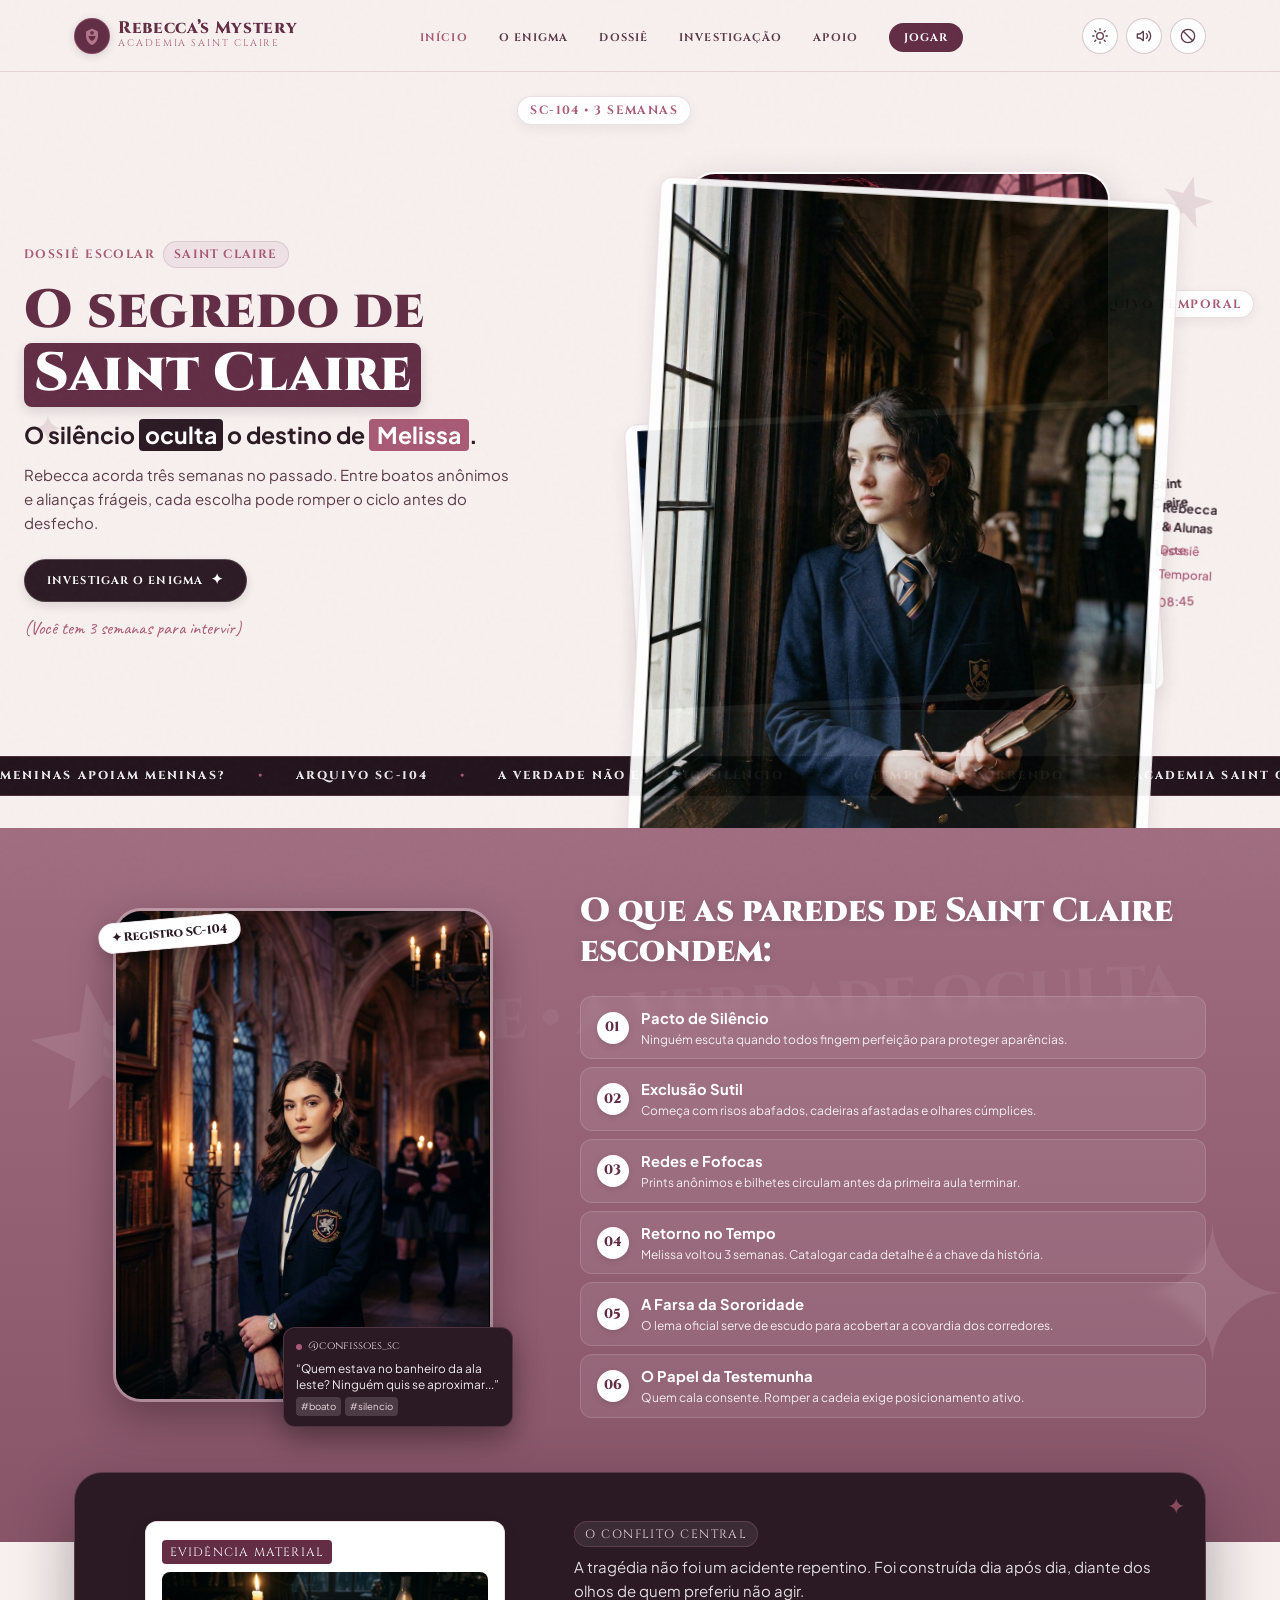
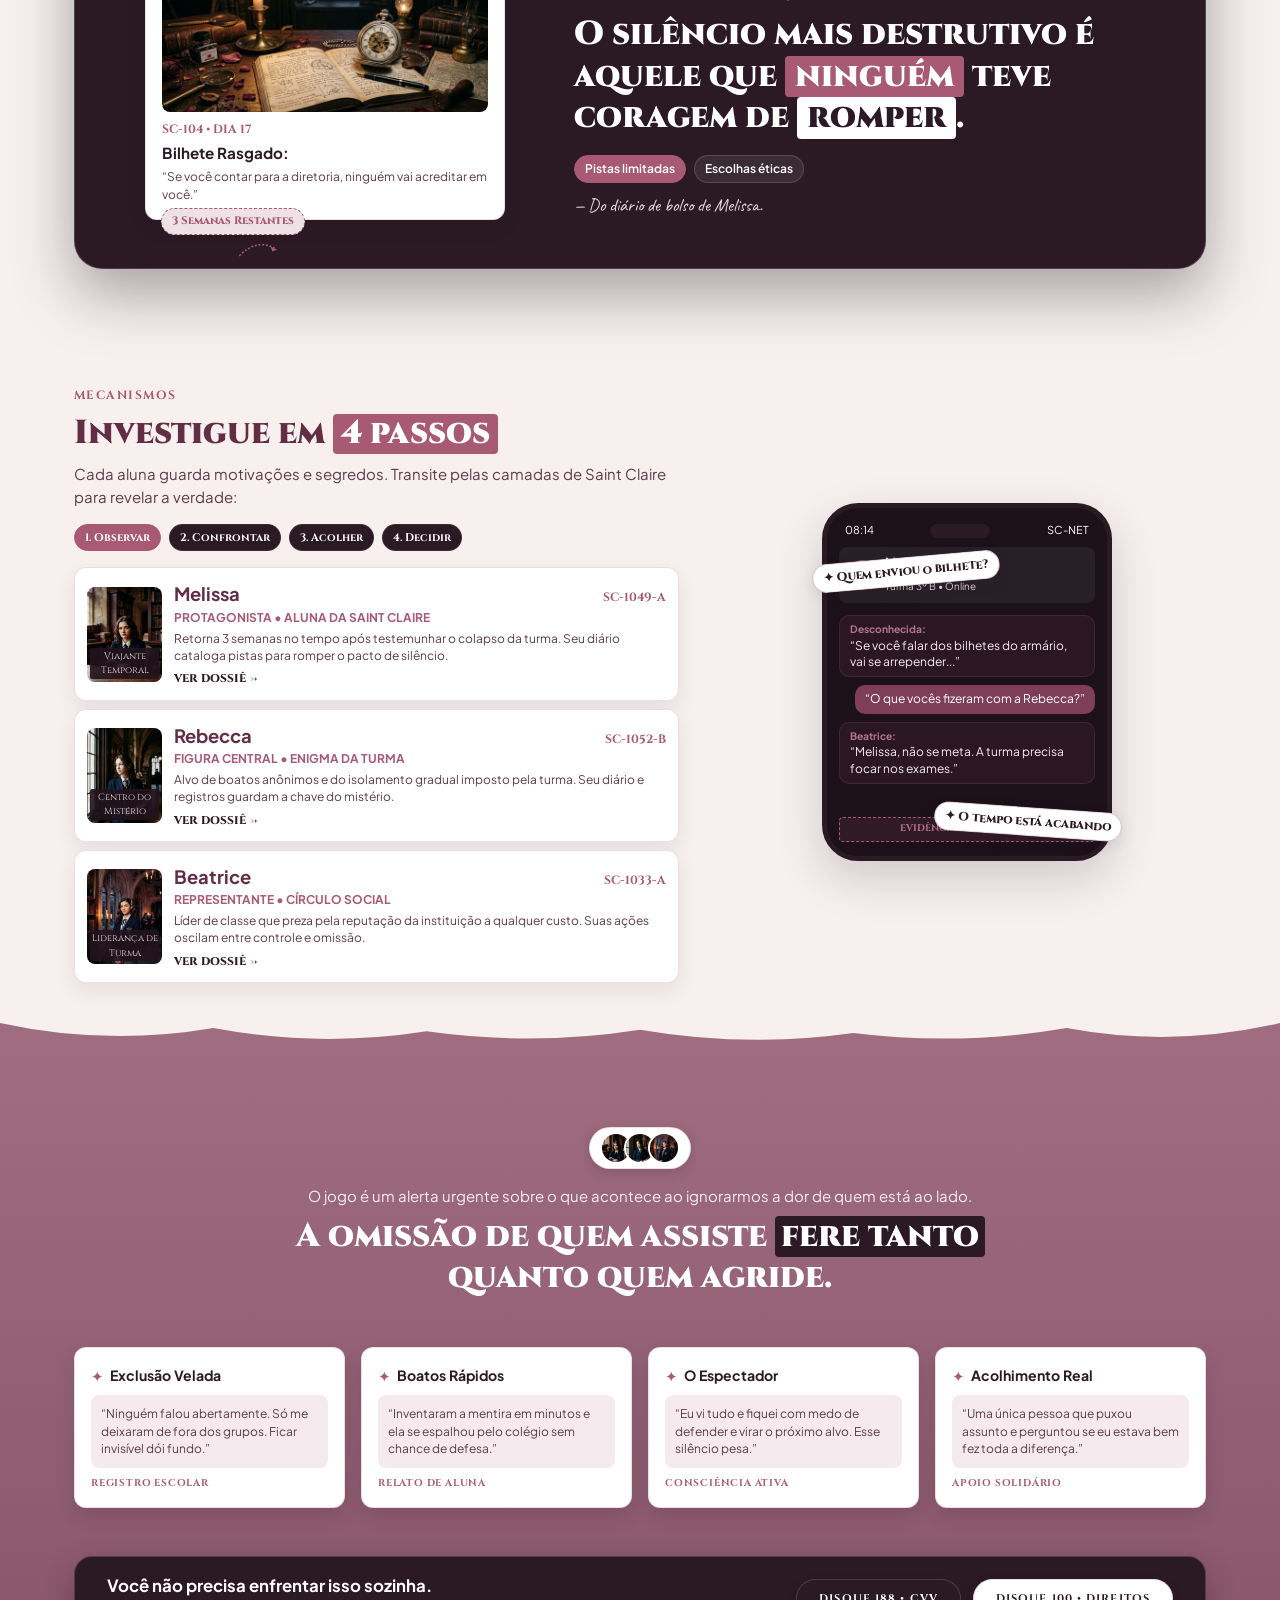
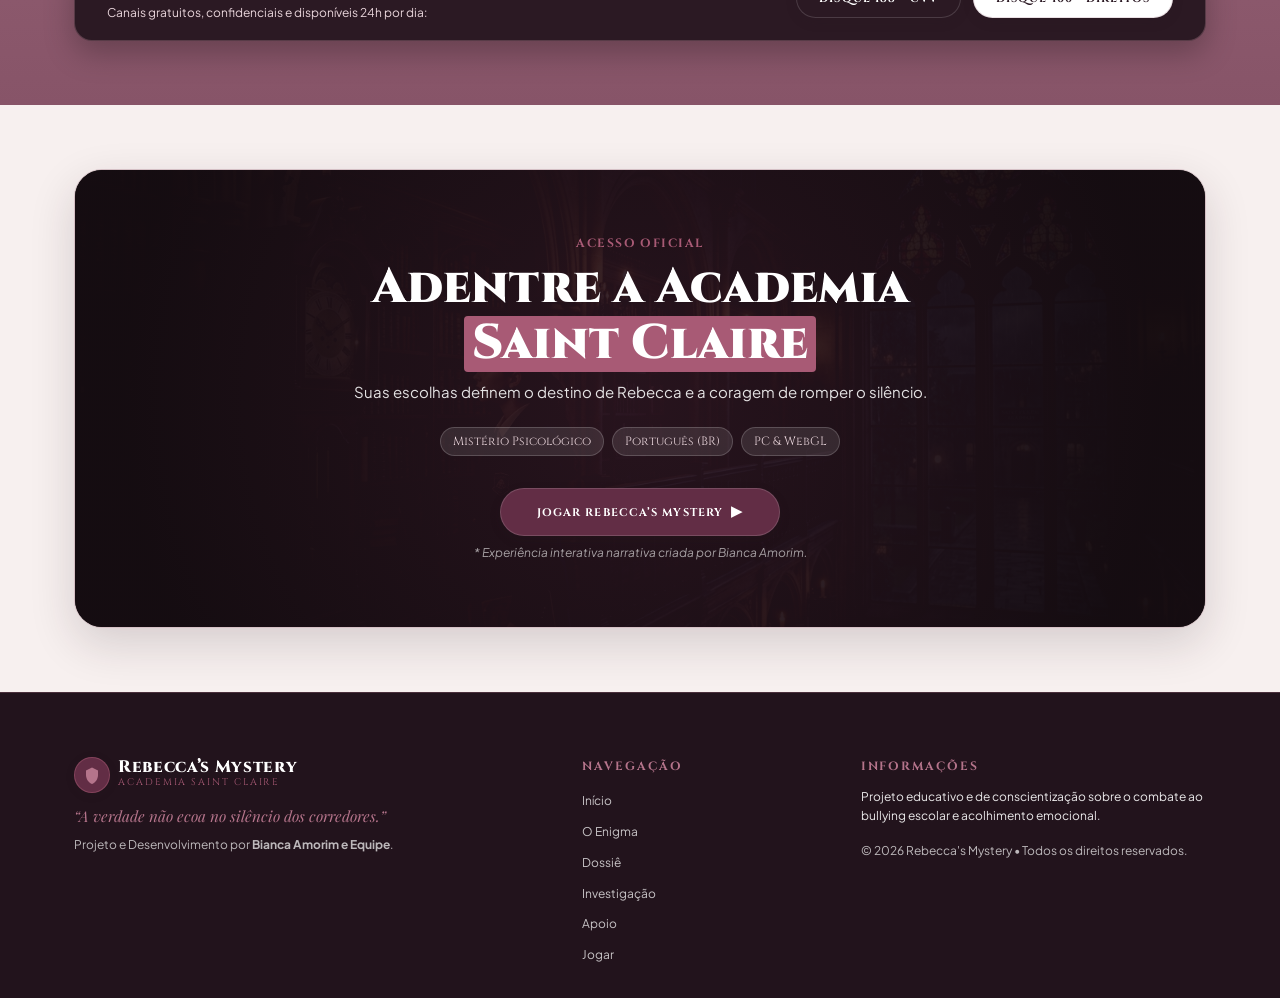
==== index.html @ a00b064e "feat: refine Hero section layout, center vertically and update official six characters illustration" ====
<!DOCTYPE html>
<html lang="pt-BR">
<head>
  <meta charset="UTF-8">
  <meta name="viewport" content="width=device-width, initial-scale=1.0">
  <meta name="description" content="Rebecca's Mystery — Uma experiência narrativa de investigação psicológica, manipulação e segredos na Academia Saint Claire.">
  <meta name="theme-color" content="#2B1923">
  <title>Rebecca's Mystery — Academia Saint Claire</title>

  <!-- Favicon Oficial RM -->
  <link rel="icon" type="image/svg+xml" href="data:image/svg+xml,<svg xmlns='http://www.w3.org/2000/svg' viewBox='0 0 100 100'><circle cx='50' cy='50' r='46' fill='%231a0612' stroke='%23D94689' stroke-width='6'/><text x='50' y='64' font-family='Georgia,serif' font-size='42' font-weight='bold' fill='%23D94689' text-anchor='middle'>RM</text></svg>">

  <!-- Folhas de Estilo -->
  <link rel="stylesheet" href="assets/css/variables.css">
  <link rel="stylesheet" href="assets/css/style.css">

  <!-- Script inline anti-flicker de tema (executa antes da renderização) -->
  <script>
    (function() {
      try {
        const savedTheme = localStorage.getItem("rm_theme");
        if (savedTheme === "dark" || (!savedTheme && window.matchMedia && window.matchMedia("(prefers-color-scheme: dark)").matches)) {
          document.documentElement.setAttribute("data-theme", "dark");
        } else {
          document.documentElement.setAttribute("data-theme", "light");
        }
      } catch (e) {
        document.documentElement.setAttribute("data-theme", "light");
      }
    })();
  </script>
</head>
<body>

  <!-- ==========================================================================
       ABERTURA CINEMATOGRÁFICA — GSAP DRAWSVG (PROMPT 12)
       Fundo Vinho Profundo (#160F14), Desenho Progressivo dos Arcos, Estrelas e Monograma RM,
       seguido da Revelação da Logo Original e Transição Suave para a Hero Section.
       ========================================================================== -->
  <div class="cinema-intro" id="cinema-intro" role="dialog" aria-modal="true" aria-label="Introdução cinematográfica Rebecca's Mystery">
    <!-- Botão Discreto para Pular Introdução (Acessibilidade & UX) -->
    <button type="button" class="intro-skip-btn" id="intro-skip-btn" aria-label="Pular introdução cinematográfica">
      <span>Pular Intro</span>
      <span class="skip-arrow">→</span>
    </button>

    <!-- Palco Central Exclusivo da Logo RM Oficial -->
    <div class="intro-logo-stage" id="intro-logo-stage">
      <!-- Camada 1: Vetor SVG Fiel à Logo para Animação com GSAP DrawSVG -->
      <svg id="logo-rm-svg" class="intro-logo-svg" viewBox="0 0 1254 1254" fill="none" xmlns="http://www.w3.org/2000/svg" aria-hidden="true">
        <g id="rm-draw-group" stroke="#B67C9B" stroke-width="2.2" stroke-linecap="round" stroke-linejoin="round">
          <!-- MOMENTO 1: Arco ornamental superior -->
          <g id="draw-arc-top" class="draw-group">
            <path id="path-arc-top-1" class="draw-path" d="M 625 179 L 631 209 L 645 234 L 670 257 L 717 283 L 744 306 L 759 326 L 769 345 L 774 359 L 779 384 L 783 388 L 789 390 L 779 393 L 773 399 L 770 405 L 771 394 L 768 391 L 763 390 L 766 389 L 771 383 L 771 374 L 768 361 L 759 339 L 746 319 L 718 292 L 699 280 L 671 266 L 651 251 L 636 234 L 625 214 L 616 232 L 594 256 L 580 266 L 552 280 L 533 292 L 506 318 L 491 341 L 481 367 L 479 381 L 481 386 L 487 390 L 462 390 L 467 389 L 472 384 L 475 365 L 482 345 L 491 328 L 504 310 L 530 286 L 568 265 L 590 250 L 608 231 L 619 211 L 624 194 L 625 180 Z" />
          </g>
          <!-- MOMENTO 2: Estrela central superior, estrelas laterais e arco inferior -->
          <g id="draw-star-center" class="draw-group">
            <path id="path-star-top-1" class="draw-path" d="M 625 268 L 632 325 L 633 326 L 652 311 L 637 332 L 641 334 L 686 340 L 648 344 L 637 347 L 651 367 L 634 354 L 632 355 L 625 415 L 619 355 L 617 354 L 600 367 L 614 347 L 596 343 L 564 340 L 604 335 L 613 332 L 599 312 L 617 325 L 619 324 L 625 269 Z" />
          </g>
          <g id="draw-stars-lateral" class="draw-group">
            <path id="path-star-left-1" class="draw-path" d="M 402 568 L 402 589 L 399 599 L 407 605 L 417 608 L 405 613 L 399 618 L 402 627 L 402 649 L 401 641 L 396 630 L 383 617 L 361 610 L 326 608 L 360 607 L 370 605 L 384 599 L 397 585 L 402 569 Z" />
            <path id="path-star-right-1" class="draw-path" d="M 845 569 L 851 586 L 856 593 L 865 600 L 877 605 L 888 607 L 922 608 L 886 610 L 864 617 L 852 629 L 845 649 L 845 635 L 848 617 L 837 610 L 830 609 L 842 604 L 848 599 L 845 582 L 845 570 Z" />
          </g>
          <g id="draw-arc-bottom" class="draw-group">
            <path id="path-arc-bottom-1" class="draw-path" d="M 466 836 L 469 839 L 482 839 L 474 846 L 482 882 L 493 907 L 504 922 L 514 932 L 534 946 L 572 962 L 595 976 L 615 996 L 625 1014 L 639 992 L 660 973 L 686 959 L 713 948 L 731 936 L 753 912 L 763 890 L 769 893 L 768 898 L 761 912 L 750 927 L 726 948 L 674 972 L 658 983 L 638 1005 L 628 1028 L 625 1046 L 622 1025 L 614 1007 L 607 997 L 593 983 L 575 971 L 543 958 L 524 948 L 506 934 L 496 923 L 487 910 L 478 891 L 471 858 L 467 848 L 460 841 L 452 839 L 465 837 Z" />
            <path id="path-star-bottom-1" class="draw-path" d="M 625 851 L 629 871 L 634 882 L 642 891 L 654 896 L 646 900 L 634 913 L 628 928 L 625 947 L 623 929 L 617 913 L 605 900 L 597 897 L 610 890 L 618 880 L 623 867 L 625 852 Z" />
          </g>
          <!-- MOMENTO 3: Monograma R e M -->
          <g id="draw-monogram-r" class="draw-group">
            <path id="path-letter-r-1" class="draw-path" d="M 410 418 L 535 418 L 559 421 L 575 426 L 595 438 L 606 449 L 614 463 L 618 477 L 618 497 L 613 514 L 605 528 L 595 539 L 580 550 L 561 559 L 534 566 L 554 571 L 566 577 L 588 595 L 602 614 L 637 680 L 637 773 L 563 624 L 556 612 L 554 610 L 553 611 L 555 628 L 555 655 L 551 694 L 540 754 L 540 777 L 542 789 L 548 804 L 562 819 L 577 825 L 593 824 L 604 818 L 609 813 L 614 803 L 615 789 L 611 781 L 605 788 L 599 789 L 593 786 L 590 780 L 591 774 L 596 769 L 607 769 L 613 775 L 618 787 L 619 806 L 615 822 L 609 834 L 602 843 L 588 854 L 579 858 L 570 860 L 554 860 L 541 856 L 531 850 L 519 837 L 512 822 L 509 806 L 510 786 L 516 764 L 537 710 L 543 686 L 547 647 L 546 618 L 544 610 L 544 605 L 545 607 L 546 606 L 547 600 L 536 587 L 522 577 L 500 571 L 482 572 L 482 660 L 487 676 L 493 682 L 500 685 L 488 686 L 478 691 L 447 722 L 427 734 L 406 740 L 392 741 L 377 739 L 395 736 L 408 729 L 419 718 L 432 693 L 438 663 L 438 446 L 433 432 L 426 425 L 409 419 Z" />
            <path id="path-letter-r-2" class="draw-path" d="M 531 426 L 500 425 L 493 427 L 485 435 L 482 445 L 483 565 L 508 565 L 534 558 L 548 549 L 560 537 L 569 521 L 575 494 L 574 473 L 569 455 L 564 446 L 555 436 L 544 429 L 532 426 Z" />
          </g>
          <g id="draw-monogram-m" class="draw-group">
            <path id="path-letter-m-1" class="draw-path" d="M 731 558 L 793 558 L 780 562 L 771 570 L 767 579 L 765 591 L 765 807 L 770 837 L 782 862 L 793 871 L 807 873 L 816 869 L 824 860 L 819 872 L 808 881 L 798 885 L 784 886 L 774 884 L 755 874 L 726 847 L 717 843 L 704 841 L 715 835 L 719 828 L 722 814 L 721 596 L 679 682 L 638 772 L 638 682 L 654 714 L 657 714 L 730 559 Z" />
          </g>
        </g>
      </svg>

      <!-- Camada 2: Revelação da Logo Original com Textura Rosa Suave e Fundo Transparente Perfeito -->
      <img id="intro-logo-png" class="intro-logo-png" src="assets/images/logo_rm_transparent.png" alt="Rebecca's Mystery - Logo Oficial Saint Claire" />
    </div>
  </div>

  <!-- Granulação Cinematográfica Sutil -->
  <div class="film-grain" aria-hidden="true"></div>

  <!-- ==========================================================================
       HEADER DE NAVEGAÇÃO EQUILIBRADO E PROFISSIONAL (PROMPT 07)
       ========================================================================== -->
  <header class="site-header" id="main-header">
    <div class="container nav-container">
      
      <!-- Marca Oficial RM Saint Claire -->
      <a href="#inicio" class="site-brand" aria-label="Rebecca's Mystery - Página inicial">
        <div class="brand-crest" aria-hidden="true">
          <svg viewBox="0 0 24 24">
            <path d="M12 2L4 6v6c0 5.55 3.84 10.74 8 12 4.16-1.26 8-6.45 8-12V6l-8-4zm0 3.3a2.5 2.5 0 1 1 0 5 2.5 2.5 0 0 1 0-5zm0 13.5c-2.2-1.05-4.2-3.6-4.9-6.8h9.8c-.7 3.2-2.7 5.75-4.9 6.8z"/>
          </svg>
        </div>
        <div class="brand-text">
          <span class="brand-title">Rebecca’s Mystery</span>
          <span class="brand-sub">Academia Saint Claire</span>
        </div>
      </a>

      <!-- Menu Principal com flex, gap equilibrado e fontes ajustadas -->
      <nav class="main-nav" aria-label="Navegação principal">
        <ul class="nav-menu" id="nav-menu">
          <li><a href="#inicio" class="nav-link active">Início</a></li>
          <li><a href="#sobre" class="nav-link">O Enigma</a></li>
          <li><a href="#dossie-secreto" class="nav-link">Dossiê</a></li>
          <li><a href="#personagens" class="nav-link">Investigação</a></li>
          <li><a href="#conscientizacao" class="nav-link">Apoio</a></li>
          <li><a href="#jogar" class="nav-link nav-link--cta">Jogar</a></li>
        </ul>
      </nav>

      <!-- Ações: Alternador de Tema (Modo Claro / Escuro), Áudio, Modo Reduzido e Menu Mobile -->
      <div class="nav-actions">
        <!-- Botão de Alternância de Tema (Prompt 08) -->
        <button type="button" class="btn-icon-toggle btn-theme-toggle" id="theme-toggle-btn" aria-label="Alternar para modo escuro" title="Alternar tema visual" aria-live="polite">
          <!-- Ícone Sol (Modo Claro ativo -> clique para ativar Modo Escuro) -->
          <svg class="icon-sun" viewBox="0 0 24 24" fill="none" stroke="currentColor" stroke-width="2" stroke-linecap="round" stroke-linejoin="round" aria-hidden="true">
            <circle cx="12" cy="12" r="5"></circle>
            <line x1="12" y1="1" x2="12" y2="3"></line>
            <line x1="12" y1="21" x2="12" y2="23"></line>
            <line x1="4.22" y1="4.22" x2="5.64" y2="5.64"></line>
            <line x1="18.36" y1="18.36" x2="19.78" y2="19.78"></line>
            <line x1="1" y1="12" x2="3" y2="12"></line>
            <line x1="21" y1="12" x2="23" y2="12"></line>
            <line x1="4.22" y1="19.78" x2="5.64" y2="18.36"></line>
            <line x1="18.36" y1="5.64" x2="19.78" y2="4.22"></line>
          </svg>
          <!-- Ícone Lua (Modo Escuro ativo -> clique para ativar Modo Claro) -->
          <svg class="icon-moon" viewBox="0 0 24 24" fill="none" stroke="currentColor" stroke-width="2" stroke-linecap="round" stroke-linejoin="round" aria-hidden="true">
            <path d="M21 12.79A9 9 0 1 1 11.21 3 7 7 0 0 0 21 12.79z"></path>
          </svg>
        </button>

        <button type="button" class="btn-icon-toggle" id="audio-toggle-btn" aria-label="Alternar trilha atmosférica" title="Trilha sonora">
          <svg viewBox="0 0 24 24" fill="none" stroke="currentColor" stroke-width="2" stroke-linecap="round" stroke-linejoin="round">
            <polygon points="11 5 6 9 2 9 2 15 6 15 11 19 11 5"></polygon>
            <path d="M19.07 4.93a10 10 0 0 1 0 14.14M15.54 8.46a5 5 0 0 1 0 7.07"></path>
          </svg>
        </button>

        <button type="button" class="btn-icon-toggle" id="motion-toggle-btn" aria-label="Alternar animações reduzidas" title="Reduzir movimento">
          <svg viewBox="0 0 24 24" fill="none" stroke="currentColor" stroke-width="2" stroke-linecap="round" stroke-linejoin="round">
            <circle cx="12" cy="12" r="10"></circle>
            <line x1="4.93" y1="4.93" x2="19.07" y2="19.07"></line>
          </svg>
        </button>

        <button type="button" class="mobile-toggle" id="mobile-menu-toggle" aria-expanded="false" aria-controls="nav-menu" aria-label="Abrir menu de navegação">
          <span class="hamburger-line"></span>
        </button>
      </div>

    </div>
  </header>

  <main id="main-content">

    <!-- ==========================================================================
         SEÇÃO 1 — HERO SECTION (ORGANIZADA, TEXTOS CONCISOS, COMPOSIÇÃO EDITORIAL)
         ========================================================================== -->
    <section class="section-hero-ref" id="inicio">
      
      <!-- Formas de Estrelas Discretas e Métricas no Fundo -->
      <div class="ref-shape ref-star-1" aria-hidden="true">★</div>
      <div class="ref-shape ref-star-2" aria-hidden="true">✦</div>
      <div class="ref-shape ref-star-3" aria-hidden="true">★</div>
      <div class="ref-badge-metric ref-metric-top">SC-104 &bull; 3 Semanas</div>
      <div class="ref-badge-metric ref-metric-right">Arquivo Temporal</div>

      <div class="container ref-hero-grid">
        
        <!-- Coluna Esquerda: Texto Conciso e Tipografia Equilibrada -->
        <div class="ref-hero-text-col">
          
          <div class="ref-lead-tag">
            <span>Dossiê Escolar</span>
            <span class="ref-tag-pill">Saint Claire</span>
          </div>

          <h1 class="ref-hero-title">
            O segredo de <br>
            <span class="ref-title-box">Saint Claire</span>
          </h1>

          <p class="ref-headline-banner">
            O silêncio <span class="ref-highlight-dark">oculta</span> o destino de <span class="ref-highlight-pink">Melissa</span>.
          </p>

          <p class="ref-hero-desc">
            Rebecca acorda três semanas no passado. Entre boatos anônimos e alianças frágeis, cada escolha pode romper o ciclo antes do desfecho.
          </p>

          <div class="ref-hero-action-row">
            <a href="#sobre" class="ref-btn-pill ref-btn-pill--dark">
              <span>Investigar o Enigma</span>
              <span class="ref-btn-icon">✦</span>
            </a>
          </div>

          <span class="ref-hero-footnote">(Você tem 3 semanas para intervir)</span>

        </div>

        <!-- Coluna Direita: Imagem Recortada com Cards Flutuantes Proporcionais -->
        <div class="ref-hero-visual-col">
          <div class="ref-backdrop-card"></div>

          <div class="ref-hero-portrait-frame">
            <img src="assets/images/characters/six_characters_hero.png" 
                 alt="As seis alunas e protagonistas da Academia Saint Claire em Rebecca's Mystery" 
                 class="ref-hero-img-main"
                 loading="eager">
          </div>

          <div class="ref-float-card ref-float-card--building">
            <img src="assets/images/saint_claire_hero.jpg" alt="Academia Saint Claire" class="ref-float-thumb">
            <div class="ref-float-info">
              <strong>Saint Claire</strong>
              <span>Ala Leste &bull; 08:45</span>
            </div>
          </div>

          <div class="ref-float-card ref-float-card--rebecca">
            <img src="assets/images/characters/rebecca.jpg" alt="Rebecca" class="ref-float-thumb">
            <div class="ref-float-info">
              <strong>Rebecca & Alunas</strong>
              <span>Dossiê Temporal</span>
            </div>
          </div>
        </div>

      </div>

      <!-- Faixa Marquee Editorial Compacta -->
      <div class="ref-marquee-strip" aria-hidden="true">
        <div class="ref-marquee-inner">
          <span>MENINAS APOIAM MENINAS?</span>
          <span class="ref-bullet">&bull;</span>
          <span>ARQUIVO SC-104</span>
          <span class="ref-bullet">&bull;</span>
          <span>A VERDADE NÃO ECOA NO SILÊNCIO</span>
          <span class="ref-bullet">&bull;</span>
          <span>O TEMPO ESTÁ CORRENDO</span>
          <span class="ref-bullet">&bull;</span>
          <span>ACADEMIA SAINT CLAIRE</span>
          <span class="ref-bullet">&bull;</span>
          <span>MENINAS APOIAM MENINAS?</span>
          <span class="ref-bullet">&bull;</span>
          <span>ARQUIVO SC-104</span>
          <span class="ref-bullet">&bull;</span>
          <span>A VERDADE NÃO ECOA NO SILÊNCIO</span>
          <span class="ref-bullet">&bull;</span>
        </div>
      </div>

    </section>


    <!-- ==========================================================================
         SEÇÃO 2 — SEÇÃO COLORIDA (FUNDO ROSA, 6 TÓPICOS OBJETIVOS E CLAROS)
         ========================================================================== -->
    <section class="section-pink-showcase" id="sobre">
      
      <div class="pink-bg-star pink-star-left" aria-hidden="true">★</div>
      <div class="pink-bg-star pink-star-right" aria-hidden="true">✦</div>
      <div class="pink-watermark-text" aria-hidden="true">SAINT CLAIRE &bull; A VERDADE OCULTA</div>

      <div class="container pink-grid-container">
        
        <!-- Coluna Esquerda: Cluster Visual Proporcional -->
        <div class="pink-visual-col">
          <div class="pink-portrait-cluster">
            <img src="assets/images/characters/beatrice.jpg" 
                 alt="Beatrice nos corredores da academia" 
                 class="pink-main-portrait">

            <div class="pink-phone-card">
              <div class="phone-card-header">
                <span class="phone-dot"></span>
                <span class="phone-user">@confissoes_sc</span>
              </div>
              <div class="phone-card-body">
                <p>“Quem estava no banheiro da ala leste? Ninguém quis se aproximar...”</p>
                <div class="phone-tags">
                  <span class="phone-tag">#boato</span>
                  <span class="phone-tag">#silencio</span>
                </div>
              </div>
            </div>

            <div class="pink-sticker-note">
              <span>✦ Registro SC-104</span>
            </div>
          </div>
        </div>

        <!-- Coluna Direita: Título de Seção Adequado e 6 Tópicos Concisos -->
        <div class="pink-content-col">
          <h2 class="pink-section-title">
            O que as paredes de Saint Claire escondem:
          </h2>

          <div class="pink-topics-list">
            
            <div class="pink-topic-item reveal">
              <span class="pink-topic-num">01</span>
              <div class="pink-topic-text">
                <strong>Pacto de Silêncio</strong>
                <p>Ninguém escuta quando todos fingem perfeição para proteger aparências.</p>
              </div>
            </div>

            <div class="pink-topic-item reveal">
              <span class="pink-topic-num">02</span>
              <div class="pink-topic-text">
                <strong>Exclusão Sutil</strong>
                <p>Começa com risos abafados, cadeiras afastadas e olhares cúmplices.</p>
              </div>
            </div>

            <div class="pink-topic-item reveal">
              <span class="pink-topic-num">03</span>
              <div class="pink-topic-text">
                <strong>Redes e Fofocas</strong>
                <p>Prints anônimos e bilhetes circulam antes da primeira aula terminar.</p>
              </div>
            </div>

            <div class="pink-topic-item reveal">
              <span class="pink-topic-num">04</span>
              <div class="pink-topic-text">
                <strong>Retorno no Tempo</strong>
                <p>Melissa voltou 3 semanas. Catalogar cada detalhe é a chave da história.</p>
              </div>
            </div>

            <div class="pink-topic-item reveal">
              <span class="pink-topic-num">05</span>
              <div class="pink-topic-text">
                <strong>A Farsa da Sororidade</strong>
                <p>O lema oficial serve de escudo para acobertar a covardia dos corredores.</p>
              </div>
            </div>

            <div class="pink-topic-item reveal">
              <span class="pink-topic-num">06</span>
              <div class="pink-topic-text">
                <strong>O Papel da Testemunha</strong>
                <p>Quem cala consente. Romper a cadeia exige posicionamento ativo.</p>
              </div>
            </div>

          </div>
        </div>

      </div>
    </section>


    <!-- ==========================================================================
         SEÇÃO 3 — GRANDE PAINEL PRETO SOBREPOSTO (EQUILIBRADO E COM AR DE RESPIRO)
         ========================================================================== -->
    <section class="section-overlap-panel-wrapper" id="dossie-secreto">
      <div class="container">
        
        <div class="ref-big-dark-panel reveal">
          <div class="dark-panel-flower-badge" aria-hidden="true">✦</div>

          <div class="dark-panel-grid">
            
            <!-- Lado Esquerdo: Card de Evidência com Espaçamento Limpo -->
            <div class="dark-panel-doc-col">
              <div class="doc-card-white">
                <span class="doc-postit-tag">Evidência Material</span>
                
                <div class="doc-inner-content">
                  <div class="doc-photo-wrap">
                    <img src="assets/images/investigation_desk.jpg" alt="Mesa de investigação com cartas e diário" class="doc-photo-img">
                  </div>
                  <div class="doc-lines">
                    <span class="doc-meta-id">SC-104 &bull; DIA 17</span>
                    <h4>Bilhete Rasgado:</h4>
                    <p>“Se você contar para a diretoria, ninguém vai acreditar em você.”</p>
                  </div>
                </div>

                <div class="doc-annotation-circle" aria-hidden="true">
                  <span>3 Semanas Restantes</span>
                  <svg class="hand-drawn-arrow" viewBox="0 0 80 40">
                    <path d="M10,35 Q40,5 70,25" fill="none" stroke="currentColor" stroke-width="2.5" stroke-dasharray="3,3"/>
                    <polygon points="70,25 60,20 63,28" fill="currentColor"/>
                  </svg>
                </div>
              </div>
            </div>

            <!-- Lado Direito: Frases de Alto Impacto sem Textos Extensos -->
            <div class="dark-panel-text-col">
              <div class="panel-eyebrow-pill">
                <span>O Conflito Central</span>
              </div>

              <p class="panel-statement-lead">
                A tragédia não foi um acidente repentino. Foi construída dia após dia, diante dos olhos de quem preferiu não agir.
              </p>

              <h3 class="panel-impact-headline">
                O silêncio mais destrutivo é aquele que <span class="text-pill-pink">ninguém</span> teve coragem de <span class="text-pill-white">romper</span>.
              </h3>

              <div class="panel-tag-badges">
                <span class="dark-badge dark-badge--pink">Pistas limitadas</span>
                <span class="dark-badge">Escolhas éticas</span>
              </div>

              <div class="panel-handwritten-note">
                — Do diário de bolso de Melissa.
              </div>
            </div>

          </div>
        </div>

      </div>
    </section>


    <!-- ==========================================================================
         SEÇÃO 4 — SEÇÃO DE INVESTIGAÇÃO (CARDS DAS PERSONAGENS & MOCKUP)
         ========================================================================== -->
    <section class="section-investigation-phone" id="personagens">
      <div class="container">
        
        <div class="investigation-grid">
          
          <!-- Lado Esquerdo: Metodologia e Mini-Dossiês Objetivos -->
          <div class="investigation-text-col">
            <span class="ref-lead-tag">Mecanismos</span>
            
            <h2 class="investigation-title">
              Investigue em <span class="ref-highlight-pink">4 passos</span>
            </h2>

            <p class="investigation-desc">
              Cada aluna guarda motivações e segredos. Transite pelas camadas de Saint Claire para revelar a verdade:
            </p>

            <div class="investigation-pills-row">
              <span class="inv-pill inv-pill--active">1. Observar</span>
              <span class="inv-pill">2. Confrontar</span>
              <span class="inv-pill">3. Acolher</span>
              <span class="inv-pill">4. Decidir</span>
            </div>

            <!-- Lista de Cards Injetada Dinamicamente -->
            <div class="chars-mini-dossier-list" id="characters-grid">
              <!-- Renderizado via assets/js/characters.js -->
            </div>
          </div>

          <!-- Lado Direito: Celular Proporcional com Balões de Chat -->
          <div class="investigation-phone-col">
            <div class="school-phone-device reveal">
              <div class="phone-screen-header">
                <span>08:14</span>
                <div class="phone-camera-notch"></div>
                <span>SC-NET</span>
              </div>

              <div class="phone-screen-content">
                <div class="phone-profile-bar">
                  <div class="phone-avatar">
                    <img src="assets/images/characters/melissa.jpg" alt="Melissa">
                  </div>
                  <div>
                    <strong>Melissa</strong>
                    <small>Turma 3º B &bull; Online</small>
                  </div>
                </div>

                <div class="phone-notifications-stack">
                  <div class="phone-bubble phone-bubble--received">
                    <span class="bubble-sender">Desconhecida:</span>
                    <p>“Se você falar dos bilhetes do armário, vai se arrepender...”</p>
                  </div>

                  <div class="phone-bubble phone-bubble--sent">
                    <p>“O que vocês fizeram com a Rebecca?”</p>
                  </div>

                  <div class="phone-bubble phone-bubble--received">
                    <span class="bubble-sender">Beatrice:</span>
                    <p>“Melissa, não se meta. A turma precisa focar nos exames.”</p>
                  </div>
                </div>

                <div class="phone-evidence-stamp">
                  <span>EVIDÊNCIA #04 &bull; GRAVADA</span>
                </div>
              </div>

              <div class="phone-callout-tag phone-callout--top">
                <span>✦ Quem enviou o bilhete?</span>
              </div>
              <div class="phone-callout-tag phone-callout--bottom">
                <span>✦ O tempo está acabando</span>
              </div>
            </div>
          </div>

        </div>

      </div>
    </section>


    <!-- ==========================================================================
         SEÇÃO 5 — CONSCIENTIZAÇÃO & RELATOS (TRANSIÇÃO ORGÂNICA DE RASGO)
         ========================================================================== -->
    <section class="section-pink-evidence" id="conscientizacao">
      <div class="torn-paper-edge" aria-hidden="true"></div>

      <div class="container">
        
        <div class="evidence-top-avatars">
          <div class="avatar-stack">
            <img src="assets/images/characters/melissa.jpg" alt="Melissa">
            <img src="assets/images/characters/rebecca.jpg" alt="Rebecca">
            <img src="assets/images/characters/beatrice.jpg" alt="Beatrice">
          </div>
        </div>

        <div class="evidence-header-block reveal">
          <p class="evidence-lead-phrase">
            O jogo é um alerta urgente sobre o que acontece ao ignorarmos a dor de quem está ao lado.
          </p>
          <h2 class="evidence-main-banner">
            A omissão de quem assiste <span class="ref-highlight-dark">fere tanto</span> quanto quem agride.
          </h2>
        </div>

        <!-- 4 Cards Objetivos e Bem Espaçados -->
        <div class="evidence-cards-carousel">
          
          <div class="chat-evidence-card reveal">
            <div class="chat-card-top">
              <div class="chat-icon">✦</div>
              <strong>Exclusão Velada</strong>
            </div>
            <div class="chat-bubble-content">
              “Ninguém falou abertamente. Só me deixaram de fora dos grupos. Ficar invisível dói fundo.”
            </div>
            <div class="chat-tag">Registro Escolar</div>
          </div>

          <div class="chat-evidence-card reveal">
            <div class="chat-card-top">
              <div class="chat-icon">✦</div>
              <strong>Boatos Rápidos</strong>
            </div>
            <div class="chat-bubble-content">
              “Inventaram a mentira em minutos e ela se espalhou pelo colégio sem chance de defesa.”
            </div>
            <div class="chat-tag">Relato de Aluna</div>
          </div>

          <div class="chat-evidence-card reveal">
            <div class="chat-card-top">
              <div class="chat-icon">✦</div>
              <strong>O Espectador</strong>
            </div>
            <div class="chat-bubble-content">
              “Eu vi tudo e fiquei com medo de defender e virar o próximo alvo. Esse silêncio pesa.”
            </div>
            <div class="chat-tag">Consciência Ativa</div>
          </div>

          <div class="chat-evidence-card reveal">
            <div class="chat-card-top">
              <div class="chat-icon">✦</div>
              <strong>Acolhimento Real</strong>
            </div>
            <div class="chat-bubble-content">
              “Uma única pessoa que puxou assunto e perguntou se eu estava bem fez toda a diferença.”
            </div>
            <div class="chat-tag">Apoio Solidário</div>
          </div>

        </div>

        <!-- Barra de Ajuda Limpa e Alinhada -->
        <div class="evidence-help-bar reveal">
          <div class="help-bar-text">
            <strong>Você não precisa enfrentar isso sozinha.</strong>
            <span>Canais gratuitos, confidenciais e disponíveis 24h por dia:</span>
          </div>
          <div class="help-bar-actions">
            <a href="tel:188" class="ref-btn-pill ref-btn-pill--dark">
              <span>Disque 188 &bull; CVV</span>
            </a>
            <a href="tel:100" class="ref-btn-pill ref-btn-pill--white">
              <span>Disque 100 &bull; Direitos</span>
            </a>
          </div>
        </div>

      </div>
    </section>


    <!-- ==========================================================================
         SEÇÃO 6 — JOGAR AGORA (CLÍMAX COM PROPORÇÃO REFINADA)
         ========================================================================== -->
    <section class="section-play-final" id="jogar">
      <div class="container">
        
        <div class="play-card-banner reveal">
          <div class="play-backdrop-visual">
            <img src="assets/images/play_visual.jpg" alt="Biblioteca de Saint Claire">
            <div class="play-backdrop-overlay"></div>
          </div>

          <div class="play-card-inner">
            <span class="ref-lead-tag" style="margin-bottom: var(--space-xs);">Acesso Oficial</span>
            
            <h2 class="play-title-ref">
              Adentre a Academia <br>
              <span class="ref-highlight-pink">Saint Claire</span>
            </h2>

            <p class="play-desc-ref">
              Suas escolhas definem o destino de Rebecca e a coragem de romper o silêncio.
            </p>

            <div class="play-badges-row">
              <span class="spec-pill">Mistério Psicológico</span>
              <span class="spec-pill">Português (BR)</span>
              <span class="spec-pill">PC & WebGL</span>
            </div>

            <div class="play-btn-cluster">
              <button type="button" class="ref-btn-pill ref-btn-pill--pink btn-play-large" id="btn-play-action">
                <span>Jogar Rebecca’s Mystery</span>
                <span class="ref-btn-icon">▶</span>
              </button>
              <small class="play-notice-text">* Experiência interativa narrativa criada por Bianca Amorim.</small>
            </div>
          </div>
        </div>

      </div>
    </section>

  </main>


  <!-- ==========================================================================
       RODAPÉ EDITORIAL ORGANIZADO E AREJADO (PROMPT 07)
       ========================================================================== -->
  <footer class="site-footer" id="rodape">
    <div class="container">
      
      <div class="footer-grid">
        
        <div class="footer-brand">
          <div class="site-brand" style="margin-bottom: var(--space-sm);">
            <div class="brand-crest" aria-hidden="true">
              <svg viewBox="0 0 24 24">
                <path d="M12 2L4 6v6c0 5.55 3.84 10.74 8 12 4.16-1.26 8-6.45 8-12V6l-8-4z"/>
              </svg>
            </div>
            <div class="brand-text">
              <span class="brand-title">Rebecca’s Mystery</span>
              <span class="brand-sub">Academia Saint Claire</span>
            </div>
          </div>
          <p class="footer-motto">“A verdade não ecoa no silêncio dos corredores.”</p>
          <p style="font-size: var(--font-size-aux); color: var(--text-light-faint);">
            Projeto e Desenvolvimento por <strong>Bianca Amorim e Equipe</strong>.
          </p>
        </div>

        <div class="footer-nav">
          <h5>Navegação</h5>
          <ul class="footer-links">
            <li><a href="#inicio">Início</a></li>
            <li><a href="#sobre">O Enigma</a></li>
            <li><a href="#dossie-secreto">Dossiê</a></li>
            <li><a href="#personagens">Investigação</a></li>
            <li><a href="#conscientizacao">Apoio</a></li>
            <li><a href="#jogar">Jogar</a></li>
          </ul>
        </div>

        <div class="footer-credits">
          <h5>Informações</h5>
          <p style="font-size: var(--font-size-aux); color: var(--text-light-muted); line-height: 1.6;">
            Projeto educativo e de conscientização sobre o combate ao bullying escolar e acolhimento emocional.
          </p>
          <p style="font-size: var(--font-size-aux); color: var(--text-light-faint); margin-top: var(--space-md);">
            &copy; 2026 Rebecca's Mystery &bull; Todos os direitos reservados.
          </p>
        </div>

      </div>

    </div>
  </footer>


  <!-- ==========================================================================
       MODAIS INTERATIVOS ACESSÍVEIS
       ========================================================================== -->

  <!-- Modal do Dossiê de Personagem -->
  <div class="modal-overlay" id="dossier-modal" role="dialog" aria-modal="true" aria-labelledby="modal-dossier-title">
    <div class="modal-window">
      <div class="modal-header">
        <h4 id="modal-dossier-title">Dossiê Confidencial</h4>
        <button type="button" class="modal-close-btn" id="dossier-modal-close" aria-label="Fechar dossiê">✕</button>
      </div>
      <div class="modal-body" id="modal-dossier-content"></div>
    </div>
  </div>

  <!-- Modal de Jogar -->
  <div class="modal-overlay" id="play-modal" role="dialog" aria-modal="true" aria-labelledby="modal-play-title">
    <div class="modal-window">
      <div class="modal-header">
        <h4 id="modal-play-title">Acesso ao Jogo</h4>
        <button type="button" class="modal-close-btn" id="play-modal-close" aria-label="Fechar janela">✕</button>
      </div>
      <div class="modal-body">
        <div style="text-align: center; margin-bottom: var(--space-md);">
          <span class="ref-tag-pill" style="margin-bottom: 8px; display: inline-block;">Build Executável Ativa</span>
          <h3 style="font-size: var(--font-size-h3); color: var(--text-light-primary); margin-bottom: 6px;">Universo Saint Claire</h3>
          <p style="font-size: var(--font-size-body); color: var(--text-light-muted); line-height: 1.5;">
            A experiência de <strong>Rebecca’s Mystery</strong> (por <strong>Bianca Amorim</strong>) conduz o jogador por investigações morais e ramificações temporais.
          </p>
        </div>
        <div style="background: rgba(38, 12, 29, 0.45); border: 1px solid rgba(255, 255, 255, 0.15); border-radius: var(--radius-md); padding: var(--space-md); margin-bottom: var(--space-md);">
          <h5 style="font-family: var(--font-display); font-size: 0.75rem; color: var(--color-rose-aged); text-transform: uppercase; letter-spacing: 0.14em; margin-bottom: 6px;">Instrução de Integração:</h5>
          <p style="font-size: var(--font-size-aux); color: var(--text-light-muted); line-height: 1.5; margin-bottom: 0;">
            O botão <strong>#btn-play-action</strong> está pronto para conectar diretamente à build do jogo (Itch.io, Steam, WebGL ou executável).
          </p>
        </div>
        <div style="display: flex; justify-content: center;">
          <button type="button" class="ref-btn-pill ref-btn-pill--dark" onclick="document.getElementById('play-modal').classList.remove('open'); document.body.style.overflow = '';">
            Continuar Explorando
          </button>
        </div>
      </div>
    </div>
  </div>

  <!-- Scripts Core & GSAP DrawSVGPlugin -->
  <script src="https://cdnjs.cloudflare.com/ajax/libs/gsap/3.12.5/gsap.min.js"></script>
  <script src="assets/js/DrawSVGPlugin.js"></script>
  <script src="assets/js/audio.js"></script>
  <script src="assets/js/characters.js"></script>
  <script src="assets/js/main.js"></script>
</body>
</html>
---- assets/css/variables.css ----
/* ==========================================================================
   REBECCA'S MYSTERY — DESIGN SYSTEM & CSS VARIABLES (PROMPT 09 - REFINAMENTO DA PALETA)
   Substituição integral de tons rosa pink neon por uma identidade cromática
   sofisticada, madura e editorial:
   - Modo Claro: Creme (#F7F0EF), Rose (#F2E7E9), Malva (#966477), Rose Antigo (#C18B9D), Bordo (#622D45)
   - Modo Escuro: Fundo (#160F14), Secundario (#21151D), Superficies (#281A24), Malva (#A87589), Bordo (#773D57)
   ========================================================================== */

:root {
  /* ==========================================================================
     TEMA CLARO (LIGHT MODE) — REFINADO & EDITORIAL
     ========================================================================== */
  --theme-name: 'light';

  /* --- Cores Base & Fundos --- */
  --bg-primary: #F7F0EF;               /* Fundo principal claro e sofisticado */
  --bg-secondary: #F2E7E9;             /* Fundo secundário rosado suave */
  --bg-tertiary: #E9D5DB;              /* Rosa pálido / transição */
  --bg-overlay: rgba(43, 25, 35, 0.72);

  /* --- Fundos das Seções Alternadas --- */
  --bg-section-light: #F7F0EF;
  --bg-section-pink: #A06D80;          /* Malva/rosé antigo para a 2ª seção */
  --bg-section-pink-deep: #875468;     /* Degradê elegante e maduro */
  --bg-panel-dark: #2B1923;            /* Painel central em bordô profundo e acolhedor */
  --bg-card: #FFFFFF;                  /* Superfícies brancas puras */
  --bg-card-subtle: #F5EBEE;           /* Superfícies secundárias claras */
  --bg-header: rgba(247, 240, 239, 0.94);
  --bg-header-scrolled: rgba(255, 255, 255, 0.98);
  --bg-footer: #22131C;                /* Rodapé escuro discreto */

  /* --- Textos e Tipografia --- */
  --text-primary: #2B1923;             /* Texto principal em bordô quase preto */
  --text-secondary: #5C3A4A;           /* Texto secundário em ameixa médio */
  --text-muted: #8A6475;               /* Texto auxiliar em malva suave */
  --text-inverse: #FFFFFF;
  --text-inverse-muted: rgba(255, 255, 255, 0.9);
  --text-inverse-faint: rgba(255, 255, 255, 0.7);

  /* Legados mantidos para compatibilidade total */
  --text-dark-primary: var(--text-primary);
  --text-dark-muted: var(--text-secondary);
  --text-dark-faint: var(--text-muted);
  --text-light-primary: var(--text-inverse);
  --text-light-muted: var(--text-inverse-muted);
  --text-light-faint: var(--text-inverse-faint);

  /* --- Cores de Marca / Acentos Sofisticados (Zero Neon) --- */
  --color-bordeaux-deep: #622D45;      /* Bordô oficial refinado */
  --color-bordeaux-night: #22131C;     /* Noite bordô */
  --color-bordeaux-darkest: #160F14;
  --color-pink-vibrant: #A85A75;       /* Rosé queimado maduro (substitui o pink neon) */
  --color-pink-hero: #C18B9D;          /* Rosé antigo */
  --color-pink-darker: #7E3E58;        /* Ameixa escuro */
  --color-rose-aged: #C18B9D;          /* Rosé antigo clássico */
  --color-rose-light: #E9D5DB;         /* Rosa pálido suave */
  --color-rose-badge: #EFE2E6;         /* Badge delicada */
  --color-rose-bright: #B5748B;        /* Ponto de destaque harmonioso */

  /* --- Bordas & Divisórias --- */
  --border-subtle: rgba(150, 100, 119, 0.2);
  --border-medium: rgba(150, 100, 119, 0.35);
  --border-strong: rgba(168, 90, 117, 0.5);
  --border-panel-dark: rgba(193, 139, 157, 0.3);

  /* --- Pílulas e Destaques Coloridos --- */
  --pill-bg-pink: #A85A75;             /* Rosé queimado elegante */
  --pill-text-pink: #FFFFFF;
  --pill-bg-dark: #2B1923;
  --pill-text-dark: #FFFFFF;
  --pill-bg-white: #FFFFFF;
  --pill-text-white: #2B1923;

  /* --- Elementos Decorativos & Estrelas --- */
  --star-color: #D9C2C9;
  --star-opacity: 0.5;
  --watermark-opacity: 0.05;
  --backdrop-card-gradient: linear-gradient(135deg, #DEBAC6 0%, #C18B9D 100%);
  --portrait-border: #FFFFFF;
  --torn-paper-fill: #A06D80;

  /* --- Sombras (Elegantes e sem brilho colorido) --- */
  --shadow-sticker: 0 8px 20px rgba(43, 25, 35, 0.08);
  --shadow-panel-dark: 0 25px 60px rgba(22, 15, 20, 0.35);
  --shadow-phone: 0 18px 45px rgba(43, 25, 35, 0.18);
  --shadow-card: 0 8px 22px rgba(43, 25, 35, 0.06);

  /* --- Tipografia Editorial --- */
  --font-serif: 'Playfair Display', Georgia, serif;
  --font-display: 'Cinzel', 'Playfair Display', Georgia, serif;
  --font-sans: 'Plus Jakarta Sans', -apple-system, BlinkMacSystemFont, 'Segoe UI', Roboto, sans-serif;
  --font-handwriting: 'Caveat', 'Playfair Display', cursive, serif;

  /* --- Escala Tipográfica Padronizada com clamp() --- */
  --font-size-h1: clamp(2.2rem, 3.8vw, 3.2rem);
  --font-size-h2: clamp(1.75rem, 2.6vw, 2.25rem);
  --font-size-h3: clamp(1.25rem, 1.8vw, 1.55rem);
  --font-size-body: clamp(0.938rem, 1.1vw, 1.05rem);
  --font-size-aux: clamp(0.75rem, 0.9vw, 0.875rem);
  --font-size-nav: clamp(0.688rem, 0.8vw, 0.813rem);

  /* --- Espaçamentos Harmoniosos (Sistema 8pt) --- */
  --space-2xs: 4px;
  --space-xs: 8px;
  --space-sm: 12px;
  --space-md: 16px;
  --space-lg: 24px;
  --space-xl: 32px;
  --space-2xl: 48px;
  --space-3xl: 64px;
  --space-4xl: 80px;

  /* --- Dimensões Globais --- */
  --container-max: 1180px;
  --header-height: 72px;

  /* --- Raios de Borda --- */
  --radius-xs: 4px;
  --radius-sm: 8px;
  --radius-md: 12px;
  --radius-lg: 18px;
  --radius-xl: 28px;
  --radius-full: 9999px;

  /* --- Transições --- */
  --transition-fast: 0.18s cubic-bezier(0.16, 1, 0.3, 1);
  --transition-normal: 0.3s cubic-bezier(0.16, 1, 0.3, 1);
  --transition-slow: 0.5s cubic-bezier(0.16, 1, 0.3, 1);
  --theme-transition: background-color 0.35s ease, color 0.35s ease, border-color 0.35s ease, box-shadow 0.35s ease;
}

/* ==========================================================================
   TEMA ESCURO (DARK MODE) — MISTERIOSO, PROFUNDO & SOFISTICADO (SEM NEON)
   Ativado via [data-theme="dark"] na tag <html> ou <body>
   ========================================================================== */
[data-theme="dark"] {
  --theme-name: 'dark';

  /* --- Cores Base & Neutras --- */
  --bg-primary: #160F14;               /* Fundo principal profundo */
  --bg-secondary: #21151D;             /* Fundo secundário em ameixa escuro */
  --bg-tertiary: #281A24;              /* Superfícies refinadas */
  --bg-overlay: rgba(14, 9, 12, 0.85);

  /* --- Fundos das Seções Alternadas (Dark Mode) --- */
  --bg-section-light: #160F14;         /* Hero e seções claras passam a #160F14 */
  --bg-section-pink: #341D2B;          /* Seção colorida passa a vinho profundo discreto */
  --bg-section-pink-deep: #25141E;     /* Degradê suave e intimista */
  --bg-panel-dark: #1E1219;            /* Painel escuro rico com bordas sutis */
  --bg-card: #281A24;                  /* Cards de fundo sólido suave */
  --bg-card-subtle: #33202E;           /* Superfícies secundárias de apoio */
  --bg-header: rgba(22, 15, 20, 0.94); /* Header escuro translúcido */
  --bg-header-scrolled: rgba(28, 18, 25, 0.98);
  --bg-footer: #120C10;                /* Rodapé escuro */

  /* --- Textos e Tipografia (Dark Mode) --- */
  --text-primary: #F3E8EC;             /* Texto principal claro e luminoso */
  --text-secondary: #C5ADB7;           /* Rosé claro suave para leitura */
  --text-muted: #947B86;               /* Malva atenuado para metadados */
  --text-inverse: #160F14;             /* Texto sobre fundos claros */
  --text-inverse-muted: #2B1923;
  --text-inverse-faint: #472E3B;

  /* Mantidos para compatibilidade */
  --text-dark-primary: var(--text-primary);
  --text-dark-muted: var(--text-secondary);
  --text-dark-faint: var(--text-muted);

  /* --- Cores de Marca / Acentos Sofisticados (Dark Mode) --- */
  --color-bordeaux-deep: #F3E8EC;      /* Títulos em tom claro arejado */
  --color-pink-vibrant: #C17D94;       /* Rosé elegante sem saturação excessiva */
  --color-pink-hero: #A87589;          /* Malva rosado */
  --color-pink-darker: #773D57;        /* Bordô suave */
  --color-rose-bright: #D2A6B4;        /* Rosé claro discreto */
  --color-rose-badge: #38212F;         /* Badge escura com borda sutil */
  --color-rose-aged: #C5ADB7;

  /* --- Bordas & Divisórias (Dark Mode) --- */
  --border-subtle: #513044;
  --border-medium: #673E57;
  --border-strong: #8A5274;
  --border-panel-dark: #513044;

  /* --- Pílulas e Destaques (Dark Mode) --- */
  --pill-bg-pink: #773D57;             /* Bordô acolhedor para tags */
  --pill-text-pink: #FFFFFF;
  --pill-bg-dark: #A87589;             /* Malva rosado suave para contraste */
  --pill-text-dark: #160F14;
  --pill-bg-white: #F3E8EC;
  --pill-text-white: #160F14;

  /* --- Elementos Decorativos & Estrelas (Dark Mode) --- */
  --star-color: #6A4458;
  --star-opacity: 0.28;
  --watermark-opacity: 0.05;
  --backdrop-card-gradient: linear-gradient(135deg, #422435 0%, #291521 100%);
  --portrait-border: rgba(210, 166, 180, 0.25);
  --torn-paper-fill: #341D2B;

  /* --- Sombras (Sem brilho neon) --- */
  --shadow-sticker: 0 8px 24px rgba(0, 0, 0, 0.4);
  --shadow-panel-dark: 0 25px 60px rgba(0, 0, 0, 0.65);
  --shadow-phone: 0 20px 50px rgba(0, 0, 0, 0.6);
  --shadow-card: 0 10px 25px rgba(0, 0, 0, 0.4);
}
---- assets/css/style.css ----
/* ==========================================================================
   REBECCA'S MYSTERY — ESTILOS PRINCIPAIS (PROMPT 09 - PALETA REFINADA & ZERO NEON)
   - Tons sofisticados: Bordô, Malva, Rosé Queimado e Creme
   - Cores e gradientes sem saturação exagerada ou efeitos neon
   - Sombras puras e elegantes, preservando o layout aprovado
   ========================================================================== */

@import url('https://fonts.googleapis.com/css2?family=Cinzel:wght@600;700;800;900&family=Playfair+Display:ital,wght@0,600;0,700;0,800;0,900;1,400;1,600;1,700&family=Plus+Jakarta+Sans:wght@400;500;600;700;800&family=Caveat:wght@600;700&display=swap');
@import url('./variables.css');

/* --- Resets Globais --- */
*, *::before, *::after {
  box-sizing: border-box;
  margin: 0;
  padding: 0;
}

html {
  scroll-behavior: smooth;
  font-size: 16px;
  overflow-x: hidden;
  background-color: var(--bg-section-light);
}

body {
  background-color: var(--bg-section-light);
  color: var(--text-primary);
  font-family: var(--font-sans);
  font-weight: 400;
  line-height: 1.55;
  overflow-x: hidden;
  position: relative;
  -webkit-font-smoothing: antialiased;
  transition: var(--theme-transition);
}

/* Transição suave durante a troca de tema */
body.theme-transitioning,
body.theme-transitioning *,
body.theme-transitioning *::before,
body.theme-transitioning *::after {
  transition: background-color 0.35s ease, color 0.35s ease, border-color 0.35s ease, box-shadow 0.35s ease !important;
}

/* Granulação Cinematográfica Sutil */
.film-grain {
  position: fixed;
  top: 0;
  left: 0;
  width: 100vw;
  height: 100vh;
  pointer-events: none;
  z-index: 999;
  opacity: 0.025;
  background-image: url("data:image/svg+xml,%3Csvg viewBox='0 0 200 200' xmlns='http://www.w3.org/2000/svg'%3E%3Cfilter id='noiseFilter'%3E%3CfeTurbulence type='fractalNoise' baseFrequency='0.85' numOctaves='3' stitchTiles='stitch'/%3E%3C/filter%3E%3Crect width='100%25' height='100%25' filter='url(%23noiseFilter)'/%3E%3C/svg%3E");
}

.container {
  width: 100%;
  max-width: var(--container-max);
  margin: 0 auto;
  padding: 0 var(--space-lg);
}

img {
  max-width: 100%;
  height: auto;
  display: block;
}

a {
  text-decoration: none;
  color: inherit;
}

button {
  font-family: inherit;
  cursor: pointer;
  border: none;
  background: none;
}

/* ==========================================================================
   ELEMENTOS DE DESTAQUE TIPOGRÁFICO (HIGHLIGHTS & BOXES)
   ========================================================================== */
.ref-title-box {
  background: var(--color-bordeaux-deep);
  color: #FFFFFF;
  padding: 0 10px;
  display: inline-block;
  border-radius: var(--radius-sm);
  box-shadow: 0 4px 12px rgba(43, 25, 35, 0.15);
}

[data-theme="dark"] .ref-title-box {
  background: var(--color-pink-darker);
  color: #FFFFFF;
  box-shadow: 0 4px 14px rgba(0, 0, 0, 0.3);
}

.ref-highlight-dark {
  background: var(--pill-bg-dark);
  color: var(--pill-text-dark);
  padding: 0 6px;
  border-radius: var(--radius-xs);
  display: inline-block;
}

.ref-highlight-pink {
  background: var(--color-pink-vibrant);
  color: #FFFFFF;
  padding: 0 8px;
  border-radius: var(--radius-xs);
  display: inline-block;
}

.text-pill-pink {
  background: var(--color-pink-vibrant);
  color: #FFFFFF;
  padding: 0 10px;
  border-radius: var(--radius-xs);
  display: inline-block;
}

.text-pill-white {
  background: var(--bg-card);
  color: var(--text-primary);
  padding: 0 10px;
  border-radius: var(--radius-xs);
  display: inline-block;
}

/* Tags Pílula */
.ref-tag-pill {
  background: var(--color-rose-badge);
  color: var(--color-pink-vibrant);
  font-size: var(--font-size-aux);
  font-weight: 700;
  text-transform: uppercase;
  letter-spacing: 0.1em;
  padding: 3px 10px;
  border-radius: var(--radius-full);
  border: 1px solid var(--border-subtle);
}

.ref-lead-tag {
  display: inline-flex;
  align-items: center;
  gap: var(--space-xs);
  font-family: var(--font-display);
  font-size: var(--font-size-aux);
  font-weight: 700;
  color: var(--color-pink-vibrant);
  letter-spacing: 0.12em;
  text-transform: uppercase;
}

/* Botões Pílula Estilo Editorial Sofisticado (Zero Neon) */
.ref-btn-pill {
  display: inline-flex;
  align-items: center;
  justify-content: center;
  gap: var(--space-xs);
  padding: 10px 22px;
  border-radius: var(--radius-full);
  font-family: var(--font-display);
  font-size: var(--font-size-nav);
  font-weight: 700;
  text-transform: uppercase;
  letter-spacing: 0.1em;
  transition: all var(--transition-fast);
  cursor: pointer;
  box-shadow: 0 4px 12px rgba(43, 25, 35, 0.12);
}

.ref-btn-pill--dark {
  background: var(--bg-panel-dark);
  color: #FFFFFF;
  border: 1px solid rgba(255, 255, 255, 0.15);
}

.ref-btn-pill--dark:hover {
  background: var(--color-bordeaux-deep);
  transform: translateY(-2px);
  box-shadow: 0 6px 16px rgba(43, 25, 35, 0.25);
}

[data-theme="dark"] .ref-btn-pill--dark {
  background: var(--bg-tertiary);
  border-color: var(--border-medium);
}

[data-theme="dark"] .ref-btn-pill--dark:hover {
  background: var(--color-pink-darker);
  border-color: var(--border-strong);
}

.ref-btn-pill--pink {
  background: var(--color-bordeaux-deep);
  color: #FFFFFF;
  border: 1px solid rgba(255, 255, 255, 0.15);
}

.ref-btn-pill--pink:hover {
  background: var(--color-pink-darker);
  transform: translateY(-2px);
  box-shadow: 0 6px 18px rgba(98, 45, 69, 0.3);
}

[data-theme="dark"] .ref-btn-pill--pink {
  background: var(--color-pink-darker);
  color: #FFFFFF;
  border-color: var(--border-strong);
}

[data-theme="dark"] .ref-btn-pill--pink:hover {
  background: var(--color-pink-vibrant);
}

.ref-btn-pill--white {
  background: var(--bg-card);
  color: var(--text-primary);
  border: 1px solid var(--border-subtle);
}

.ref-btn-pill--white:hover {
  background: var(--bg-card-subtle);
  transform: translateY(-2px);
}

.ref-btn-icon {
  font-size: 0.85rem;
}

/* ==========================================================================
   HEADER DE NAVEGAÇÃO
   ========================================================================== */
.site-header {
  position: fixed;
  top: 0;
  left: 0;
  width: 100%;
  height: var(--header-height);
  z-index: 100;
  background: var(--bg-header);
  backdrop-filter: blur(14px);
  border-bottom: 1px solid var(--border-subtle);
  transition: var(--theme-transition);
}

.site-header.scrolled {
  background: var(--bg-header-scrolled);
  box-shadow: 0 4px 18px rgba(43, 25, 35, 0.06);
}

[data-theme="dark"] .site-header.scrolled {
  box-shadow: 0 4px 20px rgba(0, 0, 0, 0.5);
}

.nav-container {
  display: flex;
  align-items: center;
  justify-content: space-between;
  height: 100%;
  gap: var(--space-md);
}

.site-brand {
  display: flex;
  align-items: center;
  gap: var(--space-xs);
  flex-shrink: 0;
}

.brand-crest {
  width: 36px;
  height: 36px;
  border-radius: 50%;
  background: var(--color-bordeaux-deep);
  border: 1px solid var(--border-strong);
  display: flex;
  align-items: center;
  justify-content: center;
  color: var(--color-rose-bright);
  box-shadow: 0 2px 8px rgba(43, 25, 35, 0.15);
}

.brand-crest svg {
  width: 18px;
  height: 18px;
  fill: currentColor;
}

.brand-text {
  display: flex;
  flex-direction: column;
}

.brand-title {
  font-family: var(--font-display);
  font-size: 1.05rem;
  font-weight: 800;
  color: var(--color-bordeaux-deep);
  letter-spacing: 0.04em;
  line-height: 1.1;
}

.brand-sub {
  font-family: var(--font-display);
  font-size: 0.6rem;
  letter-spacing: 0.2em;
  text-transform: uppercase;
  color: var(--color-pink-vibrant);
}

/* Menu de Navegação */
.main-nav {
  display: flex;
  align-items: center;
}

.nav-menu {
  display: flex;
  align-items: center;
  list-style: none;
  gap: clamp(14px, 1.8vw, 24px);
}

.nav-link {
  font-family: var(--font-display);
  font-size: var(--font-size-nav);
  font-weight: 700;
  text-transform: uppercase;
  letter-spacing: 0.1em;
  color: var(--text-secondary);
  padding: 6px 4px;
  transition: color var(--transition-fast);
  white-space: nowrap;
}

.nav-link:hover, .nav-link.active {
  color: var(--color-pink-vibrant);
}

.nav-link--cta {
  background: var(--color-bordeaux-deep);
  color: #FFFFFF !important;
  padding: 6px 14px;
  border-radius: var(--radius-full);
  margin-left: 4px;
  border: 1px solid transparent;
}

.nav-link--cta:hover {
  background: var(--color-pink-darker);
}

[data-theme="dark"] .nav-link--cta {
  background: var(--color-pink-darker);
  color: #FFFFFF !important;
  border-color: var(--border-medium);
}

[data-theme="dark"] .nav-link--cta:hover {
  background: var(--color-pink-vibrant);
}

.nav-actions {
  display: flex;
  align-items: center;
  gap: var(--space-xs);
  flex-shrink: 0;
}

.btn-icon-toggle {
  width: 36px;
  height: 36px;
  border-radius: 50%;
  border: 1px solid var(--border-medium);
  display: inline-flex;
  align-items: center;
  justify-content: center;
  color: var(--text-secondary);
  background: var(--bg-card);
  transition: all var(--transition-fast);
  position: relative;
}

.btn-icon-toggle:hover {
  background: var(--color-bordeaux-deep);
  color: #FFFFFF;
}

[data-theme="dark"] .btn-icon-toggle:hover {
  background: var(--color-pink-darker);
  color: #FFFFFF;
}

.btn-icon-toggle.active {
  background: var(--color-pink-vibrant);
  color: #FFFFFF;
}

.btn-icon-toggle svg {
  width: 16px;
  height: 16px;
  transition: transform 0.3s ease;
}

/* Botão de Tema Sol / Lua */
.btn-theme-toggle svg {
  transform-origin: center;
}

.btn-theme-toggle:hover svg {
  transform: rotate(20deg);
}

.btn-theme-toggle .icon-sun,
.btn-theme-toggle .icon-moon {
  transition: opacity 0.25s ease, transform 0.3s ease;
}

.btn-theme-toggle .icon-sun {
  display: block;
}
.btn-theme-toggle .icon-moon {
  display: none;
}

[data-theme="dark"] .btn-theme-toggle .icon-sun {
  display: none;
}
[data-theme="dark"] .btn-theme-toggle .icon-moon {
  display: block;
}

.mobile-toggle {
  display: none;
  width: 36px;
  height: 36px;
  border-radius: var(--radius-xs);
  background: var(--color-bordeaux-deep);
  color: #FFFFFF;
  align-items: center;
  justify-content: center;
}

[data-theme="dark"] .mobile-toggle {
  background: var(--bg-tertiary);
  border: 1px solid var(--border-medium);
}

.hamburger-line {
  display: block;
  width: 18px;
  height: 2px;
  background: #FFFFFF;
  position: relative;
}

.hamburger-line::before, .hamburger-line::after {
  content: "";
  position: absolute;
  width: 100%;
  height: 2px;
  background: #FFFFFF;
  transition: 0.25s;
}

.hamburger-line::before { top: -5px; }
.hamburger-line::after { top: 5px; }

/* ==========================================================================
   SEÇÃO 1 — HERO SECTION (EQUILIBRADA, CENTRALIZADA VERTICALMENTE & REFINADA)
   ========================================================================== */
.section-hero-ref {
  background-color: var(--bg-section-light);
  min-height: calc(100vh - var(--header-height));
  position: relative;
  padding-top: calc(var(--header-height) + var(--space-2xl) + 16px);
  padding-bottom: var(--space-xl);
  display: flex;
  flex-direction: column;
  justify-content: center;
  overflow: hidden;
  transition: var(--theme-transition);
}

.ref-shape {
  position: absolute;
  color: var(--star-color);
  opacity: var(--star-opacity);
  pointer-events: none;
  z-index: 1;
  transition: var(--theme-transition);
}

.ref-star-1 {
  top: 18%;
  right: 5%;
  font-size: 4rem;
  transform: rotate(15deg);
}

.ref-star-2 {
  top: 48%;
  left: 2.5%;
  font-size: 2.4rem;
}

.ref-star-3 {
  bottom: 12%;
  right: 42%;
  font-size: 3rem;
}

.ref-badge-metric {
  position: absolute;
  background: var(--bg-card);
  border: 1px solid var(--border-subtle);
  padding: 4px 12px;
  border-radius: var(--radius-full);
  font-family: var(--font-display);
  font-size: var(--font-size-aux);
  letter-spacing: 0.12em;
  text-transform: uppercase;
  color: var(--color-pink-vibrant);
  font-weight: 700;
  box-shadow: 0 4px 12px rgba(43, 25, 35, 0.06);
  z-index: 2;
  transition: var(--theme-transition);
}

.ref-metric-top { top: calc(var(--header-height) + 24px); right: 46%; }
.ref-metric-right { top: 35%; right: 2%; }

.ref-hero-grid {
  display: grid;
  grid-template-columns: 1.05fr 0.95fr;
  gap: var(--space-2xl);
  align-items: center;
  position: relative;
  z-index: 2;
  margin: auto 0;
  padding-top: var(--space-md);
  padding-bottom: var(--space-lg);
}

.ref-hero-text-col {
  display: flex;
  flex-direction: column;
  align-items: flex-start;
  justify-content: center;
  padding-right: var(--space-md);
}

.ref-hero-title {
  font-family: var(--font-display);
  font-size: clamp(2.4rem, 4.2vw, 3.8rem);
  font-weight: 900;
  color: var(--color-bordeaux-deep);
  line-height: 1.18;
  margin: var(--space-sm) 0 var(--space-sm);
  letter-spacing: 0.01em;
  transition: color 0.35s ease;
}

.ref-headline-banner {
  font-size: clamp(1.15rem, 1.8vw, 1.45rem);
  font-weight: 700;
  color: var(--text-primary);
  line-height: 1.4;
  margin-bottom: var(--space-sm);
  transition: color 0.35s ease;
}

.ref-hero-desc {
  font-size: var(--font-size-body);
  color: var(--text-secondary);
  line-height: 1.6;
  max-width: 490px;
  margin-bottom: var(--space-lg);
  transition: color 0.35s ease;
}

.ref-hero-action-row {
  display: flex;
  align-items: center;
  gap: var(--space-sm);
  margin-bottom: var(--space-xs);
}

.ref-hero-footnote {
  font-family: var(--font-handwriting);
  font-size: 1.15rem;
  color: var(--color-pink-vibrant);
  margin-top: 4px;
}

/* Coluna Visual Hero */
.ref-hero-visual-col {
  position: relative;
  display: flex;
  justify-content: center;
  align-items: center;
  min-height: 480px;
}

.ref-backdrop-card {
  position: absolute;
  width: 78%;
  height: 94%;
  background: var(--backdrop-card-gradient);
  border-radius: var(--radius-xl);
  transform: rotate(2.5deg);
  z-index: 1;
  opacity: 0.85;
  transition: var(--theme-transition);
}

.ref-hero-portrait-frame {
  position: relative;
  width: 82%;
  max-width: 440px;
  aspect-ratio: 1024 / 1536;
  max-height: 540px;
  border-radius: var(--radius-xl);
  overflow: hidden;
  box-shadow: 0 16px 40px rgba(43, 25, 35, 0.22);
  z-index: 2;
  border: 2px solid var(--portrait-border);
  background: var(--bg-tertiary);
  transition: var(--theme-transition);
}

.ref-hero-img-main {
  width: 100%;
  height: 100%;
  object-fit: cover;
  object-position: center top;
  display: block;
}

/* Cards Flutuantes Compactos — Não cobrem os rostos das alunas */
.ref-float-card {
  position: absolute;
  background: var(--bg-card);
  border-radius: var(--radius-md);
  padding: 6px 12px;
  box-shadow: var(--shadow-sticker);
  display: flex;
  align-items: center;
  gap: 10px;
  z-index: 3;
  border: 1px solid var(--border-subtle);
  transition: var(--theme-transition);
}

.ref-float-card--building {
  bottom: 8px;
  left: -8px;
  transform: rotate(-3deg);
}

.ref-float-card--rebecca {
  top: 14px;
  right: -10px;
  transform: rotate(3deg);
}
}

.ref-float-thumb {
  width: 40px;
  height: 40px;
  border-radius: var(--radius-xs);
  object-fit: cover;
}

.ref-float-info strong {
  display: block;
  font-size: 0.78rem;
  color: var(--text-primary);
}

.ref-float-info span {
  font-size: var(--font-size-aux);
  color: var(--color-pink-vibrant);
  font-weight: 600;
}

/* Marquee Compacto */
.ref-marquee-strip {
  width: 100%;
  background: var(--bg-footer);
  padding: 10px 0;
  overflow: hidden;
  white-space: nowrap;
  display: flex;
  border-top: 1px solid var(--border-medium);
  border-bottom: 1px solid var(--border-medium);
  transition: var(--theme-transition);
}

.ref-marquee-inner {
  display: flex;
  align-items: center;
  gap: var(--space-xl);
  animation: marqueeRoll 28s linear infinite;
  font-family: var(--font-display);
  font-size: 0.72rem;
  font-weight: 800;
  letter-spacing: 0.18em;
  color: var(--text-inverse-muted);
}

.ref-bullet {
  color: var(--color-pink-vibrant);
}

@keyframes marqueeRoll {
  0% { transform: translateX(0); }
  100% { transform: translateX(-50%); }
}

/* ==========================================================================
   SEÇÃO 2 — SEÇÃO COLORIDA (MALVA / ROSÉ QUEIMADO / VINHO PROFUNDO)
   ========================================================================== */
.section-pink-showcase {
  background: linear-gradient(180deg, var(--bg-section-pink) 0%, var(--bg-section-pink-deep) 100%);
  color: #FFFFFF;
  position: relative;
  padding: var(--space-3xl) 0 calc(var(--space-3xl) + 60px);
  overflow: hidden;
  transition: var(--theme-transition);
}

.pink-bg-star {
  position: absolute;
  color: rgba(255, 255, 255, 0.1);
  pointer-events: none;
}

.pink-star-left {
  top: 12%;
  left: 2%;
  font-size: 10rem;
  transform: rotate(-10deg);
}

.pink-star-right {
  bottom: 15%;
  right: -1%;
  font-size: 12rem;
}

.pink-watermark-text {
  position: absolute;
  top: 20%;
  left: 50%;
  transform: translateX(-50%) rotate(-3deg);
  font-family: var(--font-display);
  font-size: 3.5rem;
  font-weight: 900;
  color: rgba(255, 255, 255, var(--watermark-opacity));
  white-space: nowrap;
  pointer-events: none;
}

.pink-grid-container {
  display: grid;
  grid-template-columns: 0.95fr 1.3fr;
  gap: var(--space-2xl);
  align-items: center;
  position: relative;
  z-index: 2;
}

.pink-visual-col {
  display: flex;
  justify-content: center;
}

.pink-portrait-cluster {
  position: relative;
  width: 85%;
  max-width: 380px;
}

.pink-main-portrait {
  width: 100%;
  aspect-ratio: 3 / 3.9;
  object-fit: cover;
  border-radius: var(--radius-xl);
  box-shadow: 0 16px 40px rgba(22, 15, 20, 0.35);
  border: 3px solid rgba(255, 255, 255, 0.3);
}

.pink-phone-card {
  position: absolute;
  bottom: -25px;
  right: -20px;
  width: 230px;
  background: var(--bg-panel-dark);
  border-radius: var(--radius-md);
  padding: 10px 12px;
  border: 1px solid var(--border-medium);
  box-shadow: 0 12px 30px rgba(0, 0, 0, 0.35);
}

.phone-card-header {
  display: flex;
  align-items: center;
  gap: 6px;
  margin-bottom: 6px;
}

.phone-dot {
  width: 6px;
  height: 6px;
  border-radius: 50%;
  background: var(--color-pink-vibrant);
}

.phone-user {
  font-size: 0.68rem;
  color: var(--color-rose-light);
  font-family: var(--font-display);
}

.phone-card-body p {
  font-size: 0.74rem;
  color: rgba(255, 255, 255, 0.92);
  line-height: 1.35;
  margin-bottom: 4px;
}

.phone-tags {
  display: flex;
  gap: 4px;
}

.phone-tag {
  background: rgba(255, 255, 255, 0.15);
  color: var(--color-rose-light);
  font-size: 0.6rem;
  padding: 2px 5px;
  border-radius: var(--radius-xs);
}

.pink-sticker-note {
  position: absolute;
  top: 10px;
  left: -15px;
  background: var(--bg-card);
  color: var(--text-primary);
  padding: 5px 12px;
  border-radius: var(--radius-full);
  font-family: var(--font-display);
  font-size: var(--font-size-aux);
  font-weight: 800;
  box-shadow: 0 6px 14px rgba(0, 0, 0, 0.15);
  transform: rotate(-5deg);
  border: 1px solid var(--border-subtle);
  transition: var(--theme-transition);
}

/* Coluna de Conteúdo Rosa */
.pink-section-title {
  font-family: var(--font-display);
  font-size: var(--font-size-h2);
  font-weight: 900;
  color: #FFFFFF;
  line-height: 1.2;
  margin-bottom: var(--space-lg);
  text-shadow: 0 2px 10px rgba(0, 0, 0, 0.15);
}

.pink-topics-list {
  display: flex;
  flex-direction: column;
  gap: var(--space-xs);
}

.pink-topic-item {
  display: flex;
  align-items: center;
  gap: var(--space-sm);
  background: rgba(255, 255, 255, 0.08);
  border: 1px solid rgba(255, 255, 255, 0.14);
  border-radius: var(--radius-md);
  padding: 10px var(--space-md);
  backdrop-filter: blur(6px);
  transition: all var(--transition-fast);
}

.pink-topic-item:hover {
  background: rgba(255, 255, 255, 0.15);
  transform: translateX(4px);
}

.pink-topic-num {
  width: 32px;
  height: 32px;
  border-radius: 50%;
  background: #FFFFFF;
  color: var(--color-bordeaux-deep);
  font-family: var(--font-display);
  font-size: 0.85rem;
  font-weight: 800;
  display: flex;
  align-items: center;
  justify-content: center;
  flex-shrink: 0;
  box-shadow: 0 2px 6px rgba(0, 0, 0, 0.12);
}

[data-theme="dark"] .pink-topic-num {
  background: var(--color-pink-darker);
  color: #FFFFFF;
}

.pink-topic-text strong {
  display: block;
  font-size: 0.92rem;
  color: #FFFFFF;
  margin-bottom: 2px;
}

.pink-topic-text p {
  font-size: var(--font-size-aux);
  color: rgba(255, 255, 255, 0.88);
  margin-bottom: 0;
  line-height: 1.4;
}

/* ==========================================================================
   SEÇÃO 3 — GRANDE PAINEL CENTRAL (SOFISTICADO & SEM NEON)
   ========================================================================== */
.section-overlap-panel-wrapper {
  position: relative;
  z-index: 10;
  margin-top: -70px;
  margin-bottom: var(--space-2xl);
}

.ref-big-dark-panel {
  background: var(--bg-panel-dark);
  border-radius: var(--radius-xl);
  padding: clamp(1.8rem, 4vw, var(--space-2xl));
  box-shadow: var(--shadow-panel-dark);
  border: 1px solid var(--border-panel-dark);
  position: relative;
  overflow: hidden;
  transition: var(--theme-transition);
}

.dark-panel-flower-badge {
  position: absolute;
  top: 15px;
  right: 20px;
  color: var(--color-pink-vibrant);
  font-size: 1.4rem;
  opacity: 0.75;
}

.dark-panel-grid {
  display: grid;
  grid-template-columns: 0.9fr 1.3fr;
  gap: var(--space-2xl);
  align-items: center;
}

.dark-panel-doc-col {
  display: flex;
  justify-content: center;
}

.doc-card-white {
  background: var(--bg-card);
  border-radius: var(--radius-md);
  padding: var(--space-md);
  box-shadow: var(--shadow-sticker);
  position: relative;
  max-width: 360px;
  width: 100%;
  border: 1px solid var(--border-subtle);
  transition: var(--theme-transition);
}

.doc-postit-tag {
  background: var(--color-bordeaux-deep);
  color: #FFFFFF;
  font-family: var(--font-display);
  font-size: var(--font-size-aux);
  letter-spacing: 0.1em;
  text-transform: uppercase;
  padding: 3px 8px;
  border-radius: var(--radius-xs);
  display: inline-block;
  margin-bottom: var(--space-xs);
}

[data-theme="dark"] .doc-postit-tag {
  background: var(--color-pink-darker);
}

.doc-photo-wrap {
  border-radius: var(--radius-sm);
  overflow: hidden;
  margin-bottom: var(--space-xs);
}

.doc-photo-img {
  width: 100%;
  height: 140px;
  object-fit: cover;
}

.doc-meta-id {
  font-family: var(--font-display);
  font-size: var(--font-size-aux);
  font-weight: 700;
  color: var(--color-pink-vibrant);
  display: block;
}

.doc-lines h4 {
  font-size: 0.95rem;
  color: var(--text-primary);
  margin: 2px 0 4px;
}

.doc-lines p {
  font-size: var(--font-size-aux);
  color: var(--text-secondary);
  line-height: 1.45;
  margin-bottom: 0;
}

.doc-annotation-circle {
  position: absolute;
  bottom: -16px;
  left: 15px;
  background: var(--color-rose-badge);
  border: 1.5px dashed var(--color-pink-vibrant);
  padding: 4px 10px;
  border-radius: var(--radius-full);
  font-family: var(--font-display);
  font-size: 0.68rem;
  font-weight: 800;
  color: var(--color-pink-vibrant);
}

.hand-drawn-arrow {
  position: absolute;
  top: 100%;
  left: 50%;
  width: 50px;
  height: 25px;
}

.hand-drawn-arrow path {
  stroke: var(--color-pink-vibrant);
}

.hand-drawn-arrow polygon {
  fill: var(--color-pink-vibrant);
}

/* Lado Direito do Painel */
.dark-panel-text-col {
  display: flex;
  flex-direction: column;
  align-items: flex-start;
}

.panel-eyebrow-pill {
  background: rgba(255, 255, 255, 0.08);
  border: 1px solid var(--border-medium);
  color: var(--color-rose-light);
  font-family: var(--font-display);
  font-size: var(--font-size-aux);
  letter-spacing: 0.12em;
  text-transform: uppercase;
  padding: 3px 10px;
  border-radius: var(--radius-full);
  margin-bottom: var(--space-xs);
}

.panel-statement-lead {
  font-size: var(--font-size-body);
  color: rgba(255, 255, 255, 0.85);
  line-height: 1.55;
  margin-bottom: var(--space-sm);
}

.panel-impact-headline {
  font-family: var(--font-display);
  font-size: var(--font-size-h2);
  font-weight: 900;
  color: #FFFFFF;
  line-height: 1.25;
  margin-bottom: var(--space-md);
}

.panel-tag-badges {
  display: flex;
  gap: var(--space-xs);
  flex-wrap: wrap;
  margin-bottom: var(--space-xs);
}

.dark-badge {
  background: rgba(255, 255, 255, 0.08);
  border: 1px solid rgba(255, 255, 255, 0.15);
  color: #FFFFFF;
  padding: 4px 10px;
  border-radius: var(--radius-full);
  font-size: var(--font-size-aux);
  font-weight: 600;
}

.dark-badge--pink {
  background: var(--color-pink-vibrant);
  border-color: var(--color-pink-vibrant);
  color: #FFFFFF;
}

.panel-handwritten-note {
  font-family: var(--font-handwriting);
  font-size: 1.15rem;
  color: var(--color-rose-light);
}

/* ==========================================================================
   SEÇÃO 4 — SEÇÃO DE INVESTIGAÇÃO
   ========================================================================== */
.section-investigation-phone {
  background-color: var(--bg-section-light);
  padding: var(--space-3xl) 0;
  position: relative;
  transition: var(--theme-transition);
}

.investigation-grid {
  display: grid;
  grid-template-columns: 1.2fr 0.95fr;
  gap: var(--space-2xl);
  align-items: center;
}

.investigation-title {
  font-family: var(--font-display);
  font-size: var(--font-size-h2);
  font-weight: 900;
  color: var(--color-bordeaux-deep);
  line-height: 1.2;
  margin: var(--space-xs) 0 var(--space-xs);
  transition: color 0.35s ease;
}

.investigation-desc {
  font-size: var(--font-size-body);
  color: var(--text-secondary);
  line-height: 1.55;
  margin-bottom: var(--space-md);
  transition: color 0.35s ease;
}

.investigation-pills-row {
  display: flex;
  gap: var(--space-xs);
  flex-wrap: wrap;
  margin-bottom: var(--space-md);
}

.inv-pill {
  background: var(--bg-panel-dark);
  color: #FFFFFF;
  font-family: var(--font-display);
  font-size: var(--font-size-nav);
  font-weight: 700;
  padding: 4px 10px;
  border-radius: var(--radius-full);
  border: 1px solid var(--border-subtle);
}

[data-theme="dark"] .inv-pill {
  background: var(--bg-tertiary);
  color: var(--text-primary);
  border-color: var(--border-medium);
}

.inv-pill--active {
  background: var(--color-pink-vibrant);
  border-color: var(--color-pink-vibrant);
  color: #FFFFFF;
}

/* Mini Dossiês Horizontais das Alunas */
.chars-mini-dossier-list {
  display: flex;
  flex-direction: column;
  gap: var(--space-xs);
}

.ref-char-horizontal-card {
  display: flex;
  gap: var(--space-sm);
  background: var(--bg-card);
  border: 1px solid var(--border-subtle);
  border-radius: var(--radius-md);
  padding: var(--space-sm);
  box-shadow: var(--shadow-sticker);
  transition: all var(--transition-fast);
  cursor: pointer;
  align-items: center;
}

.ref-char-horizontal-card:hover {
  transform: translateY(-2px);
  border-color: var(--color-pink-vibrant);
  box-shadow: 0 6px 18px rgba(43, 25, 35, 0.12);
}

.ref-char-thumb-wrap {
  width: 75px;
  height: 95px;
  border-radius: var(--radius-sm);
  overflow: hidden;
  position: relative;
  flex-shrink: 0;
}

.ref-char-thumb-img {
  width: 100%;
  height: 100%;
  object-fit: cover;
}

.ref-char-badge {
  position: absolute;
  bottom: 3px;
  left: 3px;
  right: 3px;
  background: rgba(34, 19, 28, 0.9);
  color: var(--color-rose-light);
  font-size: 0.58rem;
  font-family: var(--font-display);
  text-align: center;
  padding: 1px 0;
  border-radius: 2px;
}

.ref-char-info {
  flex: 1;
}

.ref-char-header {
  display: flex;
  justify-content: space-between;
  align-items: baseline;
}

.ref-char-header h4 {
  font-size: 1.15rem;
  color: var(--color-bordeaux-deep);
}

.ref-char-reg {
  font-family: var(--font-display);
  font-size: var(--font-size-aux);
  color: var(--color-pink-vibrant);
  font-weight: 700;
}

.ref-char-role {
  font-size: var(--font-size-aux);
  text-transform: uppercase;
  color: var(--color-pink-vibrant);
  font-weight: 700;
  display: block;
  margin-bottom: 2px;
}

.ref-char-desc {
  font-size: var(--font-size-aux);
  color: var(--text-secondary);
  line-height: 1.45;
  margin-bottom: 6px;
}

.ref-char-action {
  display: flex;
  align-items: center;
  gap: 4px;
  font-family: var(--font-display);
  font-size: 0.7rem;
  font-weight: 800;
  color: var(--text-primary);
  text-transform: uppercase;
}

/* Coluna Smartphone Proporcional */
.investigation-phone-col {
  display: flex;
  justify-content: center;
  position: relative;
}

.school-phone-device {
  width: 290px;
  background: #1C1118;
  border-radius: 36px;
  border: 5px solid #2B1923;
  box-shadow: var(--shadow-phone);
  padding: 14px 12px;
  position: relative;
}

[data-theme="dark"] .school-phone-device {
  background: #140B10;
  border-color: #331B2B;
}

.phone-screen-header {
  display: flex;
  justify-content: space-between;
  align-items: center;
  font-size: 0.68rem;
  color: #FFFFFF;
  padding: 0 6px 8px;
}

.phone-camera-notch {
  width: 60px;
  height: 14px;
  background: #2B1923;
  border-radius: 8px;
}

[data-theme="dark"] .phone-camera-notch {
  background: #331B2B;
}

.phone-profile-bar {
  display: flex;
  align-items: center;
  gap: 8px;
  background: rgba(255, 255, 255, 0.06);
  padding: 6px 8px;
  border-radius: var(--radius-sm);
  margin-bottom: var(--space-sm);
}

.phone-avatar {
  width: 30px;
  height: 30px;
  border-radius: 50%;
  overflow: hidden;
  border: 1px solid var(--color-pink-vibrant);
}

.phone-avatar img {
  width: 100%;
  height: 100%;
  object-fit: cover;
}

.phone-profile-bar strong {
  display: block;
  font-size: 0.78rem;
  color: #FFFFFF;
}

.phone-profile-bar small {
  font-size: 0.62rem;
  color: var(--color-rose-light);
}

.phone-notifications-stack {
  display: flex;
  flex-direction: column;
  gap: 8px;
  min-height: 190px;
}

.phone-bubble {
  padding: 6px 10px;
  border-radius: 10px;
  font-size: 0.75rem;
  line-height: 1.35;
}

.phone-bubble--received {
  background: #2A1723;
  color: #F8EBF2;
  align-self: flex-start;
  border: 1px solid var(--border-subtle);
}

.bubble-sender {
  font-size: 0.64rem;
  font-weight: 700;
  color: var(--color-rose-bright);
  display: block;
  margin-bottom: 2px;
}

.phone-bubble--sent {
  background: var(--color-pink-darker);
  color: #FFFFFF;
  align-self: flex-end;
}

.phone-evidence-stamp {
  margin-top: var(--space-sm);
  background: rgba(168, 90, 117, 0.15);
  border: 1px dashed var(--color-pink-vibrant);
  padding: 4px;
  text-align: center;
  border-radius: 4px;
  font-family: var(--font-display);
  font-size: 0.6rem;
  color: var(--color-rose-bright);
  font-weight: 700;
}

.phone-callout-tag {
  position: absolute;
  background: var(--bg-card);
  color: var(--text-primary);
  border: 1px solid var(--border-medium);
  padding: 4px 10px;
  border-radius: var(--radius-full);
  font-family: var(--font-display);
  font-size: var(--font-size-aux);
  font-weight: 800;
  box-shadow: 0 4px 14px rgba(43, 25, 35, 0.1);
  white-space: nowrap;
  transition: var(--theme-transition);
}

.phone-callout--top {
  top: 14%;
  left: -15px;
  transform: rotate(-5deg);
}

.phone-callout--bottom {
  bottom: 6%;
  right: -15px;
  transform: rotate(4deg);
}

/* ==========================================================================
   SEÇÃO 5 — CONSCIENTIZAÇÃO
   ========================================================================== */
.section-pink-evidence {
  background: linear-gradient(180deg, var(--bg-section-pink) 0%, var(--bg-section-pink-deep) 100%);
  color: #FFFFFF;
  position: relative;
  padding: var(--space-4xl) 0 var(--space-3xl);
  transition: var(--theme-transition);
}

.torn-paper-edge {
  position: absolute;
  top: -24px;
  left: 0;
  width: 100%;
  height: 25px;
  background-image: url("data:image/svg+xml,%3Csvg xmlns='http://www.w3.org/2000/svg' viewBox='0 0 1200 30' preserveAspectRatio='none'%3E%3Cpath d='M0,0 Q100,28 200,6 Q300,30 400,10 Q500,28 600,8 Q700,30 800,12 Q900,28 1000,6 Q1100,30 1200,0 L1200,30 L0,30 Z' fill='%23A06D80'/%3E%3C/svg%3E");
  background-size: 100% 100%;
  transition: var(--theme-transition);
}

[data-theme="dark"] .torn-paper-edge {
  background-image: url("data:image/svg+xml,%3Csvg xmlns='http://www.w3.org/2000/svg' viewBox='0 0 1200 30' preserveAspectRatio='none'%3E%3Cpath d='M0,0 Q100,28 200,6 Q300,30 400,10 Q500,28 600,8 Q700,30 800,12 Q900,28 1000,6 Q1100,30 1200,0 L1200,30 L0,30 Z' fill='%23341D2B'/%3E%3C/svg%3E");
}

.evidence-top-avatars {
  display: flex;
  justify-content: center;
  margin-bottom: var(--space-md);
}

.avatar-stack {
  display: flex;
  align-items: center;
  background: var(--bg-card);
  padding: 4px 10px;
  border-radius: var(--radius-full);
  box-shadow: 0 4px 14px rgba(0, 0, 0, 0.15);
  border: 1px solid var(--border-subtle);
  transition: var(--theme-transition);
}

.avatar-stack img {
  width: 32px;
  height: 32px;
  border-radius: 50%;
  object-fit: cover;
  border: 2px solid var(--bg-card);
  margin-left: -8px;
}

.avatar-stack img:first-child {
  margin-left: 0;
}

.evidence-header-block {
  text-align: center;
  max-width: 720px;
  margin: 0 auto var(--space-2xl);
}

.evidence-lead-phrase {
  font-size: var(--font-size-body);
  color: rgba(255, 255, 255, 0.9);
  line-height: 1.5;
  margin-bottom: var(--space-xs);
}

.evidence-main-banner {
  font-family: var(--font-display);
  font-size: var(--font-size-h2);
  font-weight: 900;
  color: #FFFFFF;
  line-height: 1.25;
}

/* 4 Cards de Relatos */
.evidence-cards-carousel {
  display: grid;
  grid-template-columns: repeat(4, 1fr);
  gap: var(--space-md);
  margin-bottom: var(--space-2xl);
}

.chat-evidence-card {
  background: var(--bg-card);
  border-radius: var(--radius-md);
  padding: var(--space-md);
  box-shadow: 0 8px 20px rgba(0, 0, 0, 0.12);
  display: flex;
  flex-direction: column;
  transition: all var(--transition-fast);
  border: 1px solid var(--border-subtle);
}

.chat-evidence-card:hover {
  transform: translateY(-4px);
  box-shadow: 0 12px 24px rgba(0, 0, 0, 0.18);
}

.chat-card-top {
  display: flex;
  align-items: center;
  gap: 6px;
  margin-bottom: var(--space-xs);
}

.chat-icon {
  color: var(--color-pink-vibrant);
  font-size: 0.95rem;
}

.chat-card-top strong {
  font-size: 0.88rem;
  color: var(--text-primary);
}

.chat-bubble-content {
  background: var(--bg-card-subtle);
  border-radius: var(--radius-sm);
  padding: 10px;
  font-size: var(--font-size-aux);
  color: var(--text-secondary);
  line-height: 1.45;
  margin-bottom: var(--space-xs);
  flex: 1;
}

.chat-tag {
  font-family: var(--font-display);
  font-size: 0.62rem;
  font-weight: 700;
  text-transform: uppercase;
  color: var(--color-pink-vibrant);
  letter-spacing: 0.08em;
}

/* Barra de Ajuda */
.evidence-help-bar {
  background: var(--bg-panel-dark);
  border-radius: var(--radius-lg);
  padding: var(--space-md) var(--space-xl);
  display: flex;
  align-items: center;
  justify-content: space-between;
  gap: var(--space-lg);
  box-shadow: 0 12px 30px rgba(0, 0, 0, 0.25);
  border: 1px solid var(--border-panel-dark);
  transition: var(--theme-transition);
}

.help-bar-text strong {
  display: block;
  font-size: 1.05rem;
  color: #FFFFFF;
}

.help-bar-text span {
  font-size: var(--font-size-aux);
  color: var(--color-rose-light);
}

.help-bar-actions {
  display: flex;
  gap: var(--space-sm);
}

/* ==========================================================================
   SEÇÃO 6 — JOGAR AGORA
   ========================================================================== */
.section-play-final {
  background-color: var(--bg-section-light);
  padding: var(--space-3xl) 0;
  transition: var(--theme-transition);
}

.play-card-banner {
  position: relative;
  border-radius: var(--radius-xl);
  overflow: hidden;
  box-shadow: 0 16px 45px rgba(43, 25, 35, 0.16);
  border: 1px solid var(--border-medium);
}

.play-backdrop-visual {
  position: absolute;
  inset: 0;
  z-index: 1;
}

.play-backdrop-visual img {
  width: 100%;
  height: 100%;
  object-fit: cover;
  filter: brightness(0.3) contrast(1.1);
}

.play-backdrop-overlay {
  position: absolute;
  inset: 0;
  background: radial-gradient(circle at center, rgba(60, 30, 45, 0.65) 0%, rgba(22, 13, 18, 0.94) 85%);
}

[data-theme="dark"] .play-backdrop-overlay {
  background: radial-gradient(circle at center, rgba(40, 20, 30, 0.75) 0%, rgba(14, 9, 12, 0.96) 85%);
}

.play-card-inner {
  position: relative;
  z-index: 2;
  padding: clamp(2.5rem, 5vw, var(--space-4xl)) clamp(1.2rem, 3.5vw, var(--space-2xl));
  text-align: center;
  max-width: 720px;
  margin: 0 auto;
  display: flex;
  flex-direction: column;
  align-items: center;
}

.play-title-ref {
  font-family: var(--font-display);
  font-size: var(--font-size-h1);
  font-weight: 900;
  color: #FFFFFF;
  line-height: 1.15;
  margin-bottom: var(--space-xs);
}

.play-desc-ref {
  font-size: var(--font-size-body);
  color: rgba(255, 255, 255, 0.88);
  line-height: 1.55;
  margin-bottom: var(--space-lg);
}

.play-badges-row {
  display: flex;
  gap: var(--space-xs);
  flex-wrap: wrap;
  justify-content: center;
  margin-bottom: var(--space-xl);
}

.spec-pill {
  background: rgba(255, 255, 255, 0.1);
  border: 1px solid rgba(255, 255, 255, 0.18);
  color: var(--color-rose-light);
  font-family: var(--font-display);
  font-size: var(--font-size-aux);
  padding: 4px 12px;
  border-radius: var(--radius-full);
}

.btn-play-large {
  padding: 14px 36px;
  font-size: var(--font-size-nav);
}

.play-btn-cluster {
  display: flex;
  flex-direction: column;
  align-items: center;
  gap: var(--space-xs);
}

.play-notice-text {
  color: rgba(255, 255, 255, 0.6);
  font-size: var(--font-size-aux);
  font-style: italic;
}

/* ==========================================================================
   RODAPÉ EDITORIAL
   ========================================================================== */
.site-footer {
  background-color: var(--bg-footer);
  color: #FFFFFF;
  padding: var(--space-3xl) 0 var(--space-xl);
  border-top: 1px solid var(--border-medium);
  transition: var(--theme-transition);
}

.footer-grid {
  display: grid;
  grid-template-columns: 2fr 1fr 1.5fr;
  gap: var(--space-2xl);
  align-items: start;
}

.footer-brand .brand-title {
  color: #FFFFFF;
}

.footer-motto {
  font-family: var(--font-serif);
  font-style: italic;
  font-size: 0.95rem;
  color: var(--color-rose-bright);
  margin-bottom: var(--space-xs);
}

.footer-nav h5, .footer-credits h5 {
  font-family: var(--font-display);
  font-size: var(--font-size-aux);
  text-transform: uppercase;
  letter-spacing: 0.16em;
  color: var(--color-rose-bright);
  margin-bottom: var(--space-sm);
}

.footer-links {
  list-style: none;
  display: flex;
  flex-direction: column;
  gap: 6px;
}

.footer-links a {
  color: rgba(255, 255, 255, 0.75);
  font-size: var(--font-size-aux);
  transition: all var(--transition-fast);
}

.footer-links a:hover {
  color: var(--color-rose-bright);
  padding-left: 3px;
}

/* ==========================================================================
   ABERTURA CINEMATOGRÁFICA — GSAP DRAWSVG (PROMPT 12)
   Fundo Vinho Profundo (#160F14), Desenho Progressivo dos Arcos, Estrelas e Monograma RM,
   seguido da Revelação da Logo Original e Transição Suave para a Hero Section.
   ========================================================================== */
.cinema-intro {
  position: fixed;
  inset: 0;
  z-index: 2000;
  background-color: #160F14; /* Fundo vinho profundo obrigatório em ambos os temas durante a abertura */
  display: flex;
  align-items: center;
  justify-content: center;
  overflow: hidden;
  transition: opacity 0.8s cubic-bezier(0.16, 1, 0.3, 1), visibility 0.8s cubic-bezier(0.16, 1, 0.3, 1);
}

[data-theme="dark"] .cinema-intro {
  background-color: #160F14;
}

.cinema-intro.intro-complete {
  opacity: 0;
  visibility: hidden;
  pointer-events: none;
}

/* Botão Discreto de Pular Introdução */
.intro-skip-btn {
  position: absolute;
  top: 24px;
  right: 28px;
  z-index: 2010;
  display: inline-flex;
  align-items: center;
  gap: 6px;
  padding: 8px 16px;
  border-radius: var(--radius-full);
  background: rgba(33, 21, 29, 0.7);
  backdrop-filter: blur(10px);
  border: 1px solid rgba(210, 166, 180, 0.25);
  color: #D2A6B4;
  font-family: var(--font-display);
  font-size: 0.72rem;
  letter-spacing: 0.14em;
  text-transform: uppercase;
  font-weight: 700;
  cursor: pointer;
  opacity: 0.85;
  transition: all 0.25s ease;
}

.intro-skip-btn:hover {
  opacity: 1;
  background: #513044;
  color: #FFFFFF;
  border-color: #D2A6B4;
  transform: translateY(-1px);
}

.skip-arrow {
  font-size: 0.85rem;
  transition: transform 0.2s ease;
}

.intro-skip-btn:hover .skip-arrow {
  transform: translateX(3px);
}

/* Palco Central da Logo RM */
.intro-logo-stage {
  position: relative;
  z-index: 2005;
  width: min(84vw, 560px);
  height: min(84vw, 560px);
  display: flex;
  align-items: center;
  justify-content: center;
  pointer-events: none;
}

/* Vetor SVG da Logo RM para Animação com GSAP DrawSVG */
.intro-logo-svg {
  position: absolute;
  top: 0;
  left: 0;
  width: 100%;
  height: 100%;
  overflow: visible;
  pointer-events: none;
  z-index: 2;
}

.intro-logo-svg .draw-path {
  vector-effect: non-scaling-stroke;
}

/* Imagem PNG Original da Logo RM com textura rosé suave */
.intro-logo-png {
  position: absolute;
  top: 0;
  left: 0;
  width: 100%;
  height: 100%;
  object-fit: contain;
  opacity: 0;
  z-index: 3;
  pointer-events: none;
  filter: drop-shadow(0 8px 30px rgba(0, 0, 0, 0.45));
}

/* Modais */
.modal-overlay {
  position: fixed;
  inset: 0;
  z-index: 1000;
  background: var(--bg-overlay);
  backdrop-filter: blur(14px);
  display: flex;
  align-items: center;
  justify-content: center;
  padding: var(--space-md);
  opacity: 0;
  visibility: hidden;
  transition: opacity var(--transition-normal), visibility var(--transition-normal);
}

.modal-overlay.open {
  opacity: 1;
  visibility: visible;
}

.modal-window {
  background: var(--bg-card);
  border: 1px solid var(--border-medium);
  border-radius: var(--radius-lg);
  width: 100%;
  max-width: 600px;
  max-height: 88vh;
  overflow-y: auto;
  box-shadow: var(--shadow-panel-dark);
  position: relative;
  transition: var(--theme-transition);
}

[data-theme="dark"] .modal-window {
  background: var(--bg-card);
  border-color: var(--border-strong);
}

.modal-header {
  padding: var(--space-sm) var(--space-md);
  border-bottom: 1px solid var(--border-subtle);
  display: flex;
  align-items: center;
  justify-content: space-between;
  background: var(--bg-card-subtle);
}

.modal-header h4 {
  font-family: var(--font-serif);
  font-size: 1.15rem;
  color: var(--text-primary);
}

[data-theme="dark"] .modal-header h4 {
  color: #FFFFFF;
}

.modal-close-btn {
  width: 32px;
  height: 32px;
  border-radius: 50%;
  display: flex;
  align-items: center;
  justify-content: center;
  color: var(--text-primary);
  border: 1px solid var(--border-medium);
  background: var(--bg-card);
}

[data-theme="dark"] .modal-close-btn {
  color: #FFFFFF;
}

.modal-body {
  padding: var(--space-lg);
  color: var(--text-primary);
}

/* Layout Interno do Modal de Personagem */
.dossier-modal-layout {
  display: grid;
  grid-template-columns: 140px 1fr;
  gap: var(--space-md);
}

.dossier-modal-img {
  width: 100%;
  aspect-ratio: 3 / 4;
  object-fit: cover;
  border-radius: var(--radius-sm);
  border: 1px solid var(--border-medium);
}

.dossier-modal-status {
  display: flex;
  align-items: center;
  gap: 6px;
  margin-top: 6px;
  font-size: var(--font-size-aux);
  color: var(--color-pink-vibrant);
}

.status-dot {
  width: 6px;
  height: 6px;
  border-radius: 50%;
  background: var(--color-pink-vibrant);
}

.dossier-modal-meta {
  display: flex;
  gap: var(--space-xs);
  flex-wrap: wrap;
  margin-bottom: var(--space-xs);
}

.dossier-tag {
  background: var(--color-rose-badge);
  color: var(--color-pink-vibrant);
  font-size: 0.68rem;
  padding: 2px 8px;
  border-radius: var(--radius-xs);
  border: 1px solid var(--border-subtle);
}

.dossier-loc {
  font-size: 0.68rem;
  color: var(--text-muted);
}

.dossier-quote {
  font-family: var(--font-serif);
  font-style: italic;
  font-size: 0.88rem;
  color: var(--text-secondary);
  line-height: 1.45;
  margin-bottom: var(--space-sm);
}

.dossier-notes-box {
  background: var(--bg-card-subtle);
  padding: var(--space-sm);
  border-radius: var(--radius-sm);
  border: 1px solid var(--border-subtle);
}

.dossier-notes-box h5 {
  font-family: var(--font-display);
  font-size: 0.75rem;
  text-transform: uppercase;
  color: var(--color-pink-vibrant);
  margin-bottom: 4px;
}

.dossier-notes-box ul {
  list-style: disc;
  padding-left: 18px;
  font-size: var(--font-size-aux);
  color: var(--text-secondary);
  line-height: 1.5;
}

/* ==========================================================================
   SCROLL REVEAL & RESPONSIVIDADE RIGOROSA (1920px a 360px)
   ========================================================================== */
.reveal {
  opacity: 0;
  transform: translateY(18px);
  transition: opacity 0.65s cubic-bezier(0.16, 1, 0.3, 1), transform 0.65s cubic-bezier(0.16, 1, 0.3, 1);
}

.reveal.revealed {
  opacity: 1;
  transform: translateY(0);
}

@media (max-width: 1024px) {
  .section-hero-ref { padding-top: calc(var(--header-height) + var(--space-xl)); padding-bottom: var(--space-lg); }
  .ref-hero-grid { grid-template-columns: 1fr; gap: var(--space-xl); text-align: center; }
  .ref-hero-text-col { align-items: center; padding-right: 0; }
  .ref-hero-desc { margin-left: auto; margin-right: auto; }
  .ref-hero-action-row { justify-content: center; }
  .ref-hero-portrait-frame { max-height: 460px; margin: 0 auto; }
  .ref-metric-top { display: none; }
  .pink-grid-container { grid-template-columns: 1fr; gap: var(--space-xl); }
  .dark-panel-grid { grid-template-columns: 1fr; gap: var(--space-xl); }
  .investigation-grid { grid-template-columns: 1fr; gap: var(--space-xl); }
  .evidence-cards-carousel { grid-template-columns: repeat(2, 1fr); }
  .evidence-help-bar { flex-direction: column; align-items: stretch; text-align: center; }
  .help-bar-actions { justify-content: center; }
  .footer-grid { grid-template-columns: 1fr 1fr; gap: var(--space-xl); }
}

@media (max-width: 768px) {
  :root { --header-height: 64px; }
  .mobile-toggle { display: inline-flex; }
  
  .nav-menu {
    position: fixed;
    top: var(--header-height);
    left: 0;
    width: 100%;
    height: calc(100vh - var(--header-height));
    background: var(--bg-header);
    backdrop-filter: blur(16px);
    flex-direction: column;
    justify-content: center;
    gap: var(--space-lg);
    transform: translateX(100%);
    transition: transform 0.35s ease;
  }
  
  .nav-menu.open { transform: translateX(0); }
  .nav-link { font-size: 1.1rem; }
  .evidence-cards-carousel { grid-template-columns: 1fr; }
  .footer-grid { grid-template-columns: 1fr; }
  .dossier-modal-layout { grid-template-columns: 1fr; }
  .dossier-modal-img { max-width: 140px; margin: 0 auto; }
  .ref-float-card--building { left: 4px; bottom: 4px; }
  .ref-float-card--rebecca { right: 4px; top: 8px; }
  .phone-callout-tag { display: none; }
}

@media (max-width: 480px) {
  .section-hero-ref { padding-top: calc(var(--header-height) + var(--space-md)); }
  .ref-hero-portrait-frame { width: 92%; max-height: 380px; }
  .nav-link--cta { margin-left: 0; }
  .help-bar-actions { flex-direction: column; }
  .brand-sub { display: none; }
  .ref-float-card { padding: 4px 8px; gap: 6px; }
  .ref-float-thumb { width: 32px; height: 32px; }
  .ref-float-info strong { font-size: 0.72rem; }
  .ref-float-info span { font-size: 0.65rem; }
}

@media (prefers-reduced-motion: reduce) {
  *, *::before, *::after {
    animation: none !important;
    transition-duration: 0.01ms !important;
  }
  .cinema-intro { display: none !important; }
}
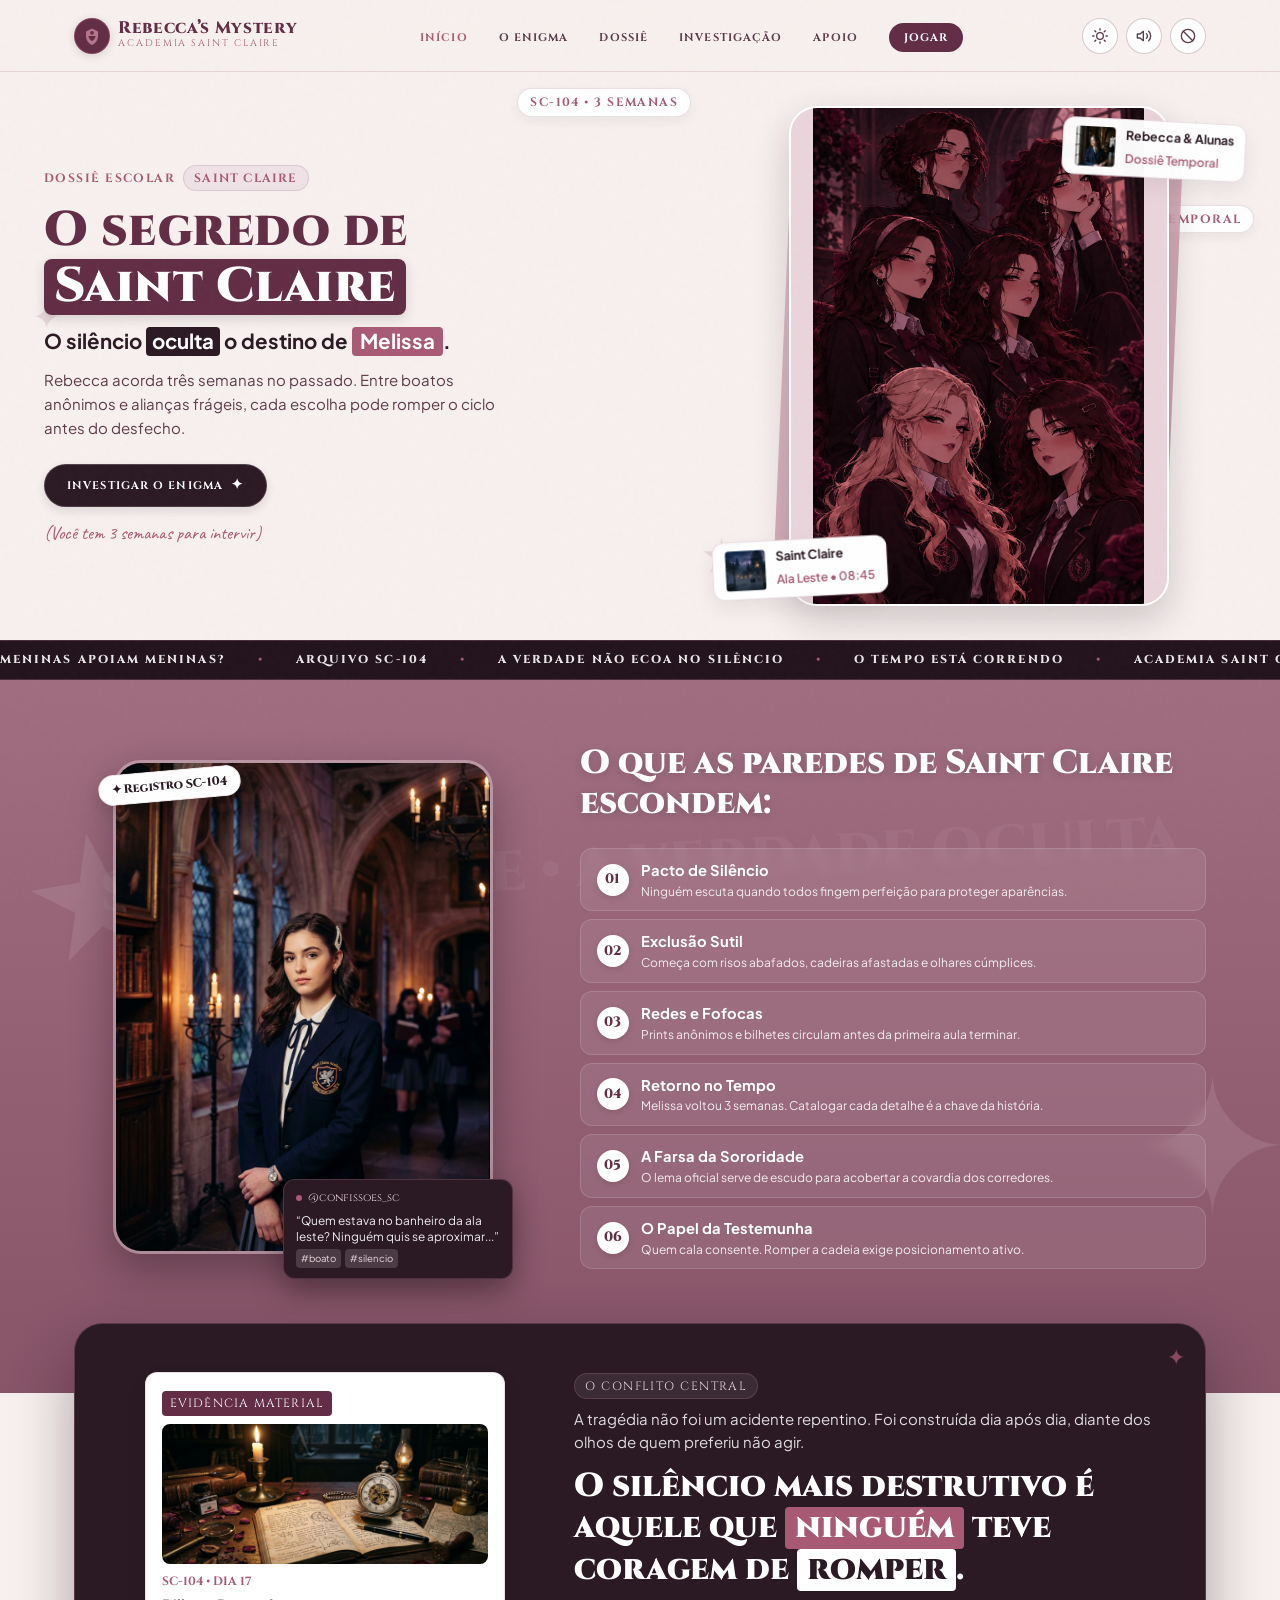
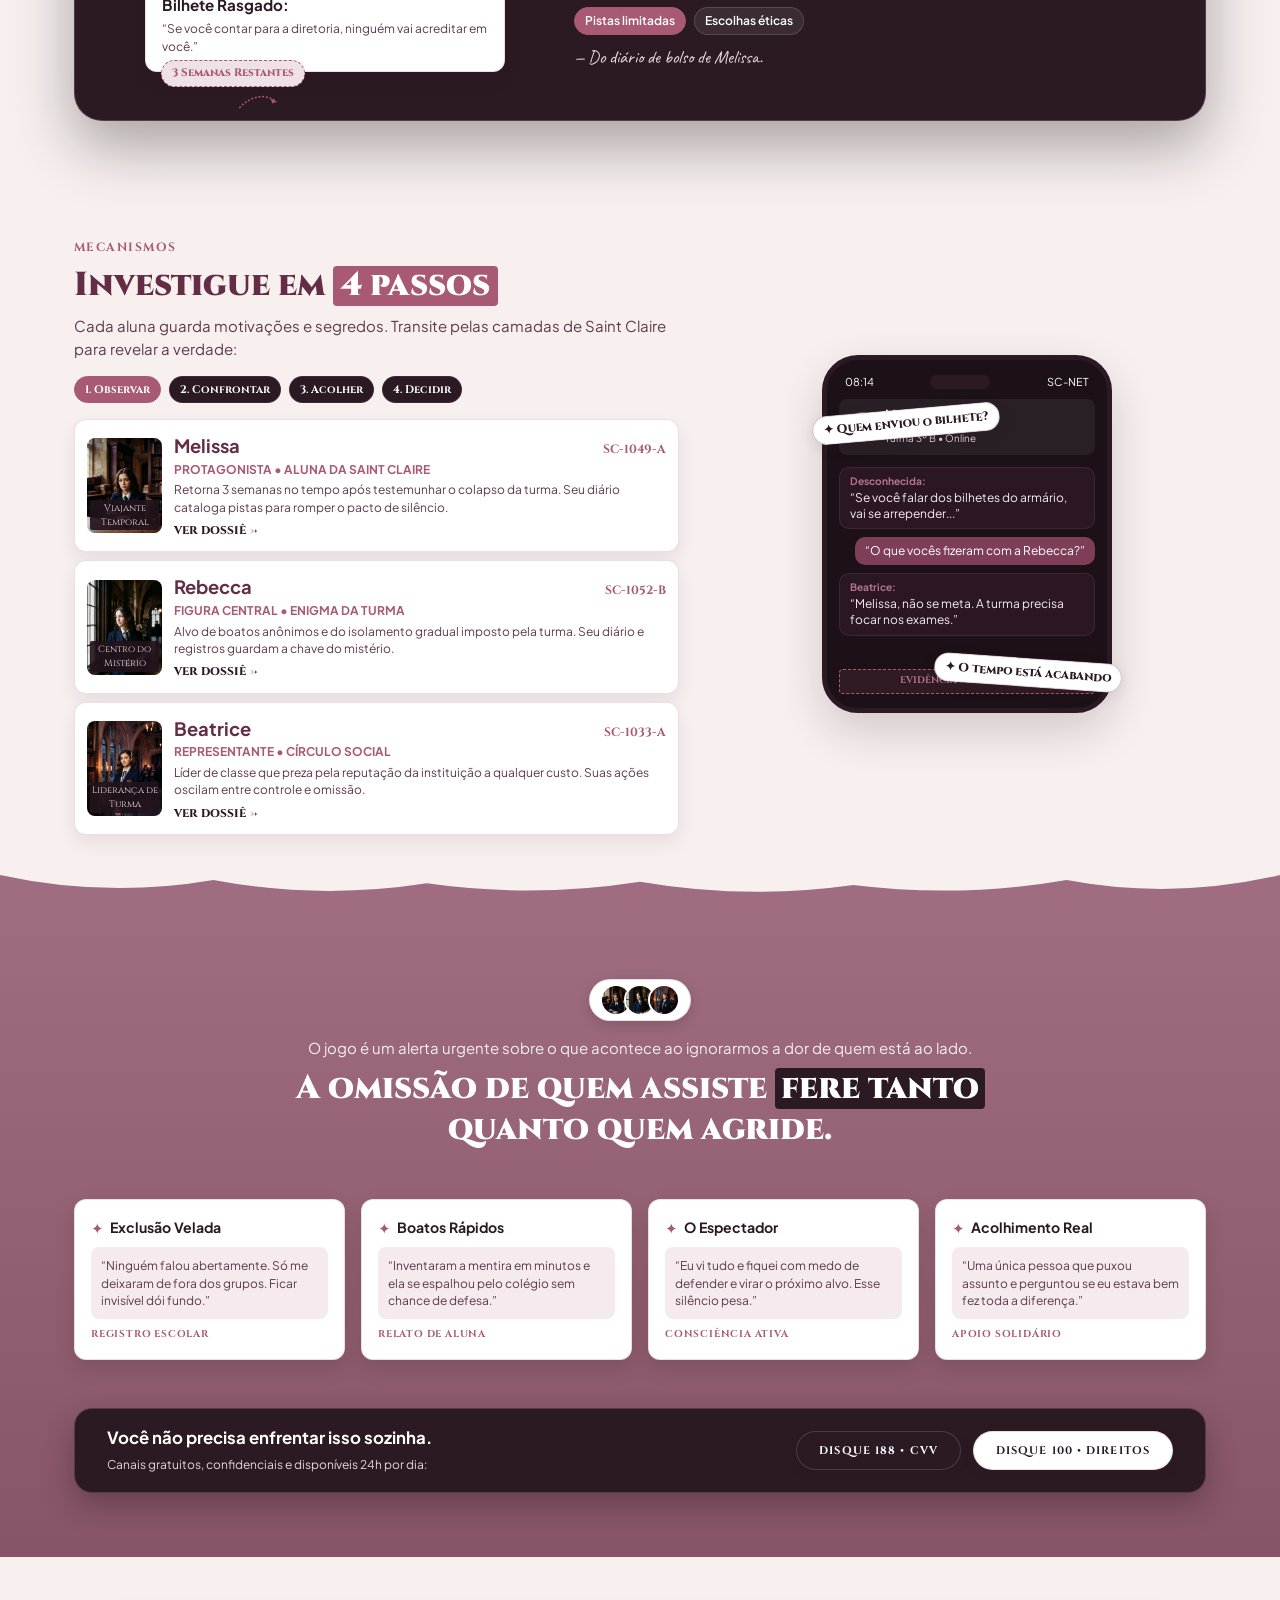
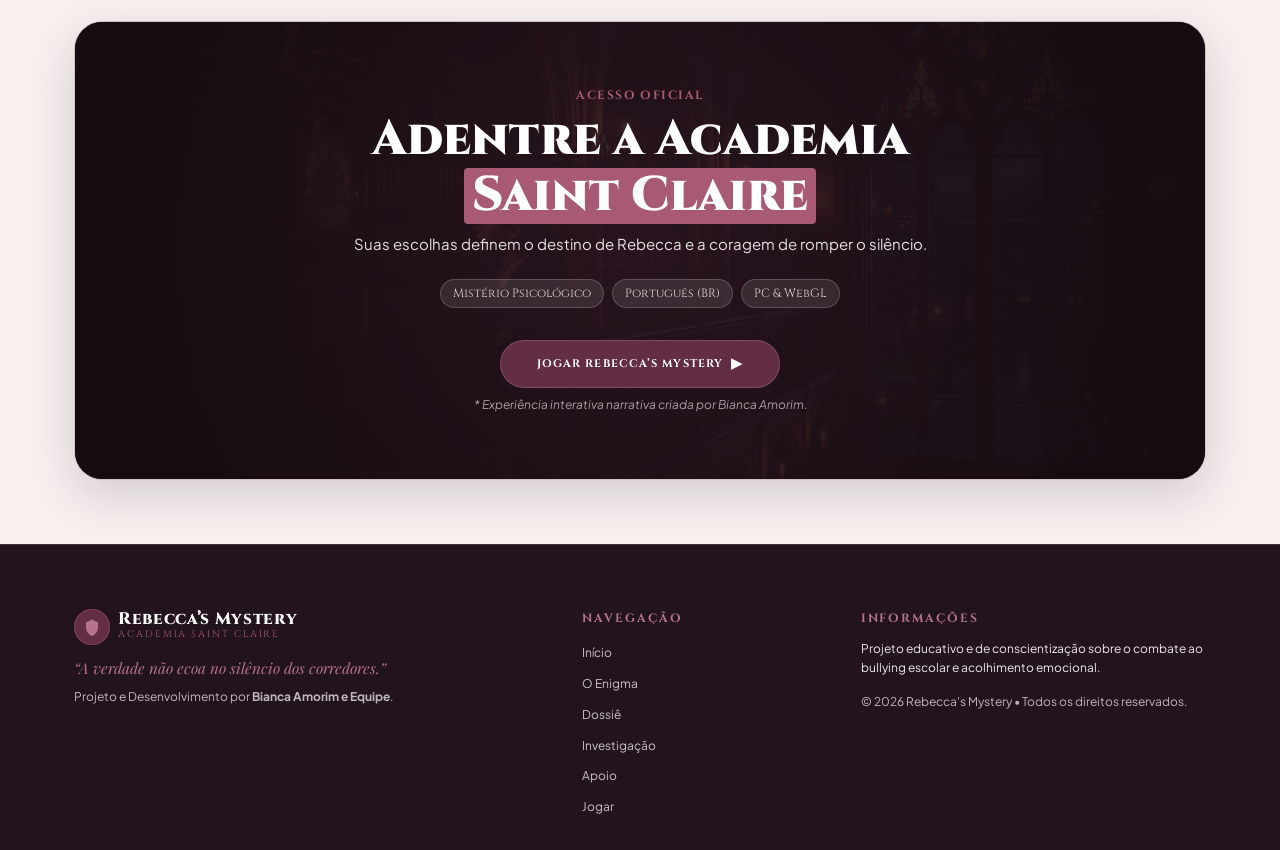
==== commit 0e0d240c: "fix: correct Hero layout structure, separate ticker, center columns and apply object-fit contain on " ====
--- a/index.html
+++ b/index.html
@@ -237,29 +237,29 @@
 
       </div>
 
-      <!-- Faixa Marquee Editorial Compacta -->
-      <div class="ref-marquee-strip" aria-hidden="true">
-        <div class="ref-marquee-inner">
-          <span>MENINAS APOIAM MENINAS?</span>
-          <span class="ref-bullet">&bull;</span>
-          <span>ARQUIVO SC-104</span>
-          <span class="ref-bullet">&bull;</span>
-          <span>A VERDADE NÃO ECOA NO SILÊNCIO</span>
-          <span class="ref-bullet">&bull;</span>
-          <span>O TEMPO ESTÁ CORRENDO</span>
-          <span class="ref-bullet">&bull;</span>
-          <span>ACADEMIA SAINT CLAIRE</span>
-          <span class="ref-bullet">&bull;</span>
-          <span>MENINAS APOIAM MENINAS?</span>
-          <span class="ref-bullet">&bull;</span>
-          <span>ARQUIVO SC-104</span>
-          <span class="ref-bullet">&bull;</span>
-          <span>A VERDADE NÃO ECOA NO SILÊNCIO</span>
-          <span class="ref-bullet">&bull;</span>
-        </div>
-      </div>
-
     </section>
+
+    <!-- Faixa Marquee / Ticker Editorial Separada Fora da Hero Section -->
+    <div class="ref-marquee-strip" aria-hidden="true">
+      <div class="ref-marquee-inner">
+        <span>MENINAS APOIAM MENINAS?</span>
+        <span class="ref-bullet">&bull;</span>
+        <span>ARQUIVO SC-104</span>
+        <span class="ref-bullet">&bull;</span>
+        <span>A VERDADE NÃO ECOA NO SILÊNCIO</span>
+        <span class="ref-bullet">&bull;</span>
+        <span>O TEMPO ESTÁ CORRENDO</span>
+        <span class="ref-bullet">&bull;</span>
+        <span>ACADEMIA SAINT CLAIRE</span>
+        <span class="ref-bullet">&bull;</span>
+        <span>MENINAS APOIAM MENINAS?</span>
+        <span class="ref-bullet">&bull;</span>
+        <span>ARQUIVO SC-104</span>
+        <span class="ref-bullet">&bull;</span>
+        <span>A VERDADE NÃO ECOA NO SILÊNCIO</span>
+        <span class="ref-bullet">&bull;</span>
+      </div>
+    </div>
 
 
     <!-- ==========================================================================
--- a/assets/css/style.css
+++ b/assets/css/style.css
@@ -476,12 +476,12 @@
    ========================================================================== */
 .section-hero-ref {
   background-color: var(--bg-section-light);
-  min-height: calc(100vh - var(--header-height));
+  min-height: 640px;
   position: relative;
-  padding-top: calc(var(--header-height) + var(--space-2xl) + 16px);
+  padding-top: calc(var(--header-height) + var(--space-xl));
   padding-bottom: var(--space-xl);
   display: flex;
-  flex-direction: column;
+  align-items: center;
   justify-content: center;
   overflow: hidden;
   transition: var(--theme-transition);
@@ -497,22 +497,22 @@
 }
 
 .ref-star-1 {
-  top: 18%;
+  top: 15%;
   right: 5%;
-  font-size: 4rem;
+  font-size: 3.5rem;
   transform: rotate(15deg);
 }
 
 .ref-star-2 {
-  top: 48%;
+  top: 45%;
   left: 2.5%;
-  font-size: 2.4rem;
+  font-size: 2.2rem;
 }
 
 .ref-star-3 {
-  bottom: 12%;
+  bottom: 8%;
   right: 42%;
-  font-size: 3rem;
+  font-size: 2.8rem;
 }
 
 .ref-badge-metric {
@@ -532,19 +532,19 @@
   transition: var(--theme-transition);
 }
 
-.ref-metric-top { top: calc(var(--header-height) + 24px); right: 46%; }
-.ref-metric-right { top: 35%; right: 2%; }
+.ref-metric-top { top: calc(var(--header-height) + 16px); right: 46%; }
+.ref-metric-right { top: 32%; right: 2%; }
 
 .ref-hero-grid {
   display: grid;
-  grid-template-columns: 1.05fr 0.95fr;
+  grid-template-columns: 1.1fr 0.9fr;
   gap: var(--space-2xl);
   align-items: center;
   position: relative;
   z-index: 2;
-  margin: auto 0;
-  padding-top: var(--space-md);
-  padding-bottom: var(--space-lg);
+  max-width: 1240px;
+  width: 100%;
+  margin: 0 auto;
 }
 
 .ref-hero-text-col {
@@ -553,21 +553,22 @@
   align-items: flex-start;
   justify-content: center;
   padding-right: var(--space-md);
+  min-width: 0;
 }
 
 .ref-hero-title {
   font-family: var(--font-display);
-  font-size: clamp(2.4rem, 4.2vw, 3.8rem);
+  font-size: clamp(2.3rem, 3.8vw, 3.5rem);
   font-weight: 900;
   color: var(--color-bordeaux-deep);
-  line-height: 1.18;
+  line-height: 1.15;
   margin: var(--space-sm) 0 var(--space-sm);
   letter-spacing: 0.01em;
   transition: color 0.35s ease;
 }
 
 .ref-headline-banner {
-  font-size: clamp(1.15rem, 1.8vw, 1.45rem);
+  font-size: clamp(1.1rem, 1.6vw, 1.35rem);
   font-weight: 700;
   color: var(--text-primary);
   line-height: 1.4;
@@ -579,7 +580,7 @@
   font-size: var(--font-size-body);
   color: var(--text-secondary);
   line-height: 1.6;
-  max-width: 490px;
+  max-width: 480px;
   margin-bottom: var(--space-lg);
   transition: color 0.35s ease;
 }
@@ -604,13 +605,13 @@
   display: flex;
   justify-content: center;
   align-items: center;
-  min-height: 480px;
+  min-width: 0;
 }
 
 .ref-backdrop-card {
   position: absolute;
-  width: 78%;
-  height: 94%;
+  width: 76%;
+  height: 92%;
   background: var(--backdrop-card-gradient);
   border-radius: var(--radius-xl);
   transform: rotate(2.5deg);
@@ -621,24 +622,27 @@
 
 .ref-hero-portrait-frame {
   position: relative;
-  width: 82%;
-  max-width: 440px;
+  width: 100%;
+  max-width: 380px;
+  max-height: 500px;
   aspect-ratio: 1024 / 1536;
-  max-height: 540px;
   border-radius: var(--radius-xl);
   overflow: hidden;
-  box-shadow: 0 16px 40px rgba(43, 25, 35, 0.22);
+  box-shadow: 0 14px 36px rgba(43, 25, 35, 0.20);
   z-index: 2;
   border: 2px solid var(--portrait-border);
   background: var(--bg-tertiary);
+  display: flex;
+  align-items: center;
+  justify-content: center;
   transition: var(--theme-transition);
 }
 
 .ref-hero-img-main {
   width: 100%;
   height: 100%;
-  object-fit: cover;
-  object-position: center top;
+  object-fit: contain;
+  object-position: center center;
   display: block;
 }
 
@@ -667,7 +671,6 @@
   top: 14px;
   right: -10px;
   transform: rotate(3deg);
-}
 }
 
 .ref-float-thumb {
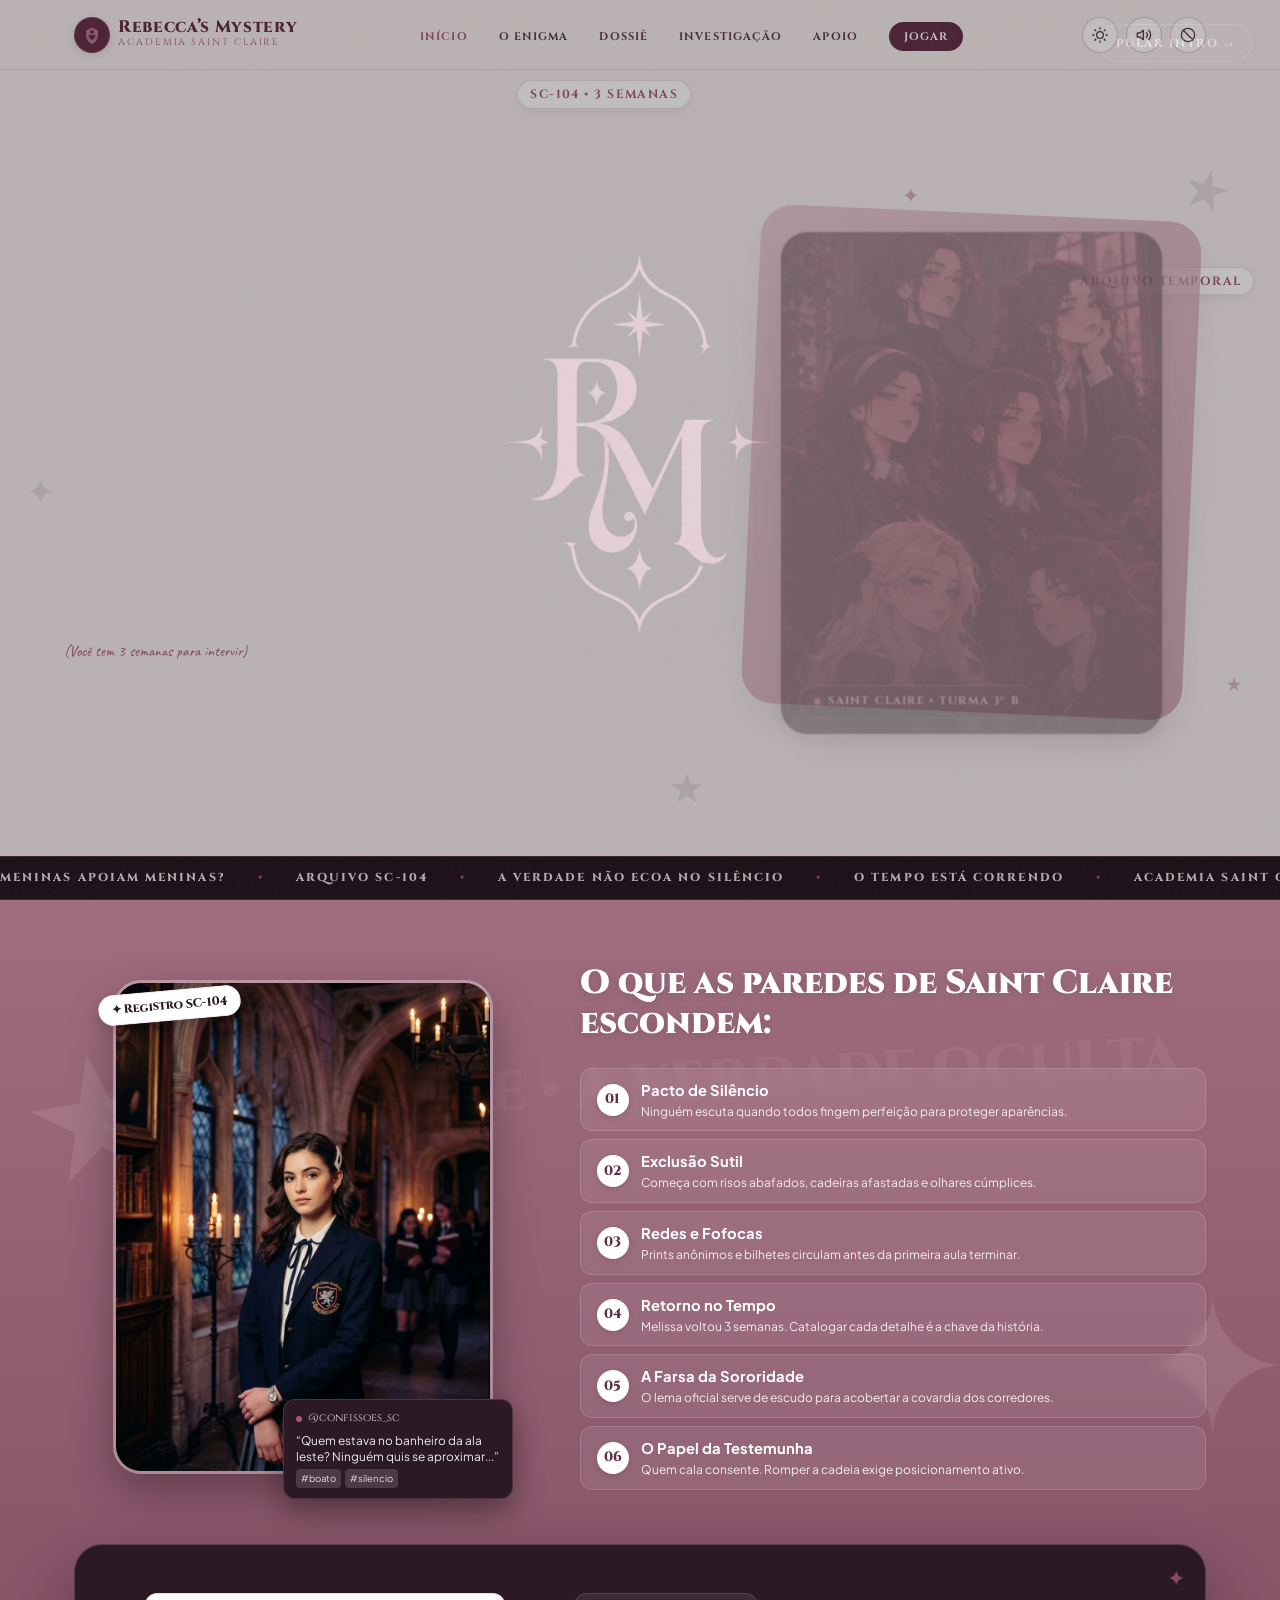
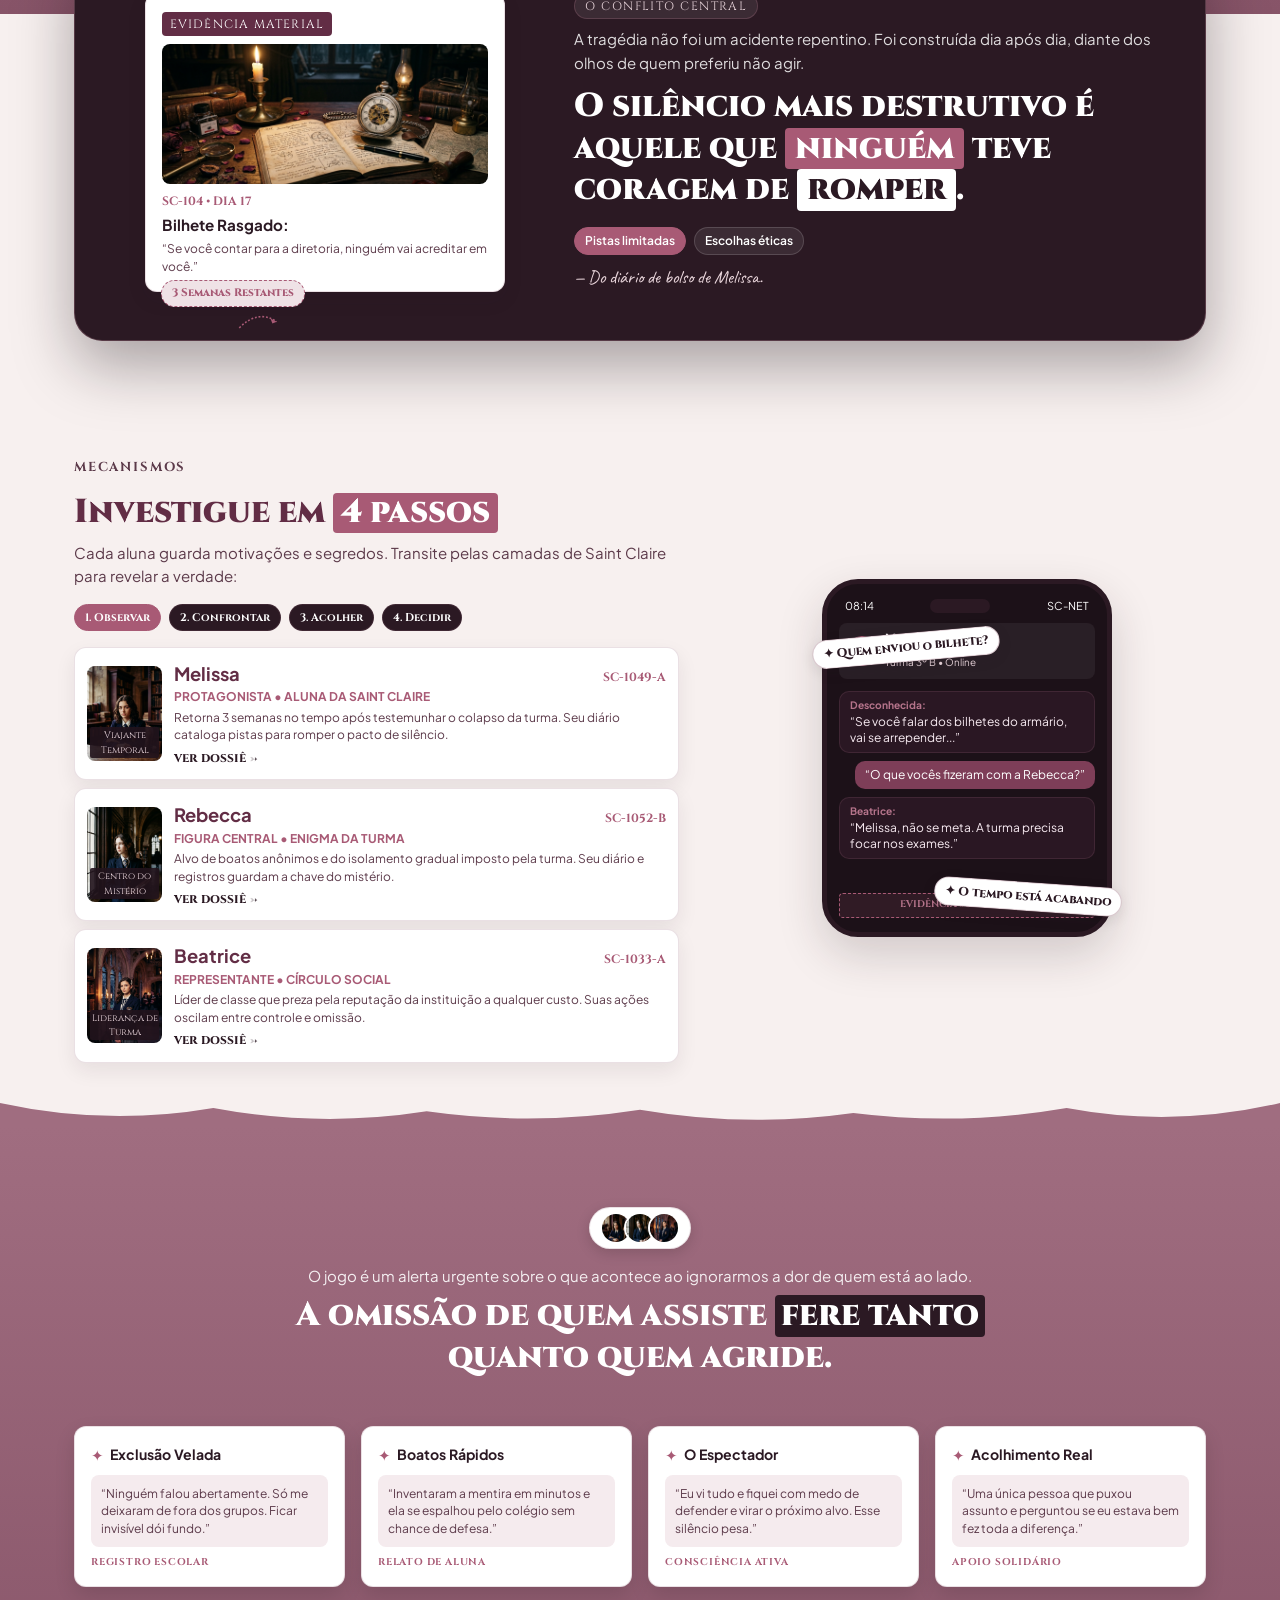
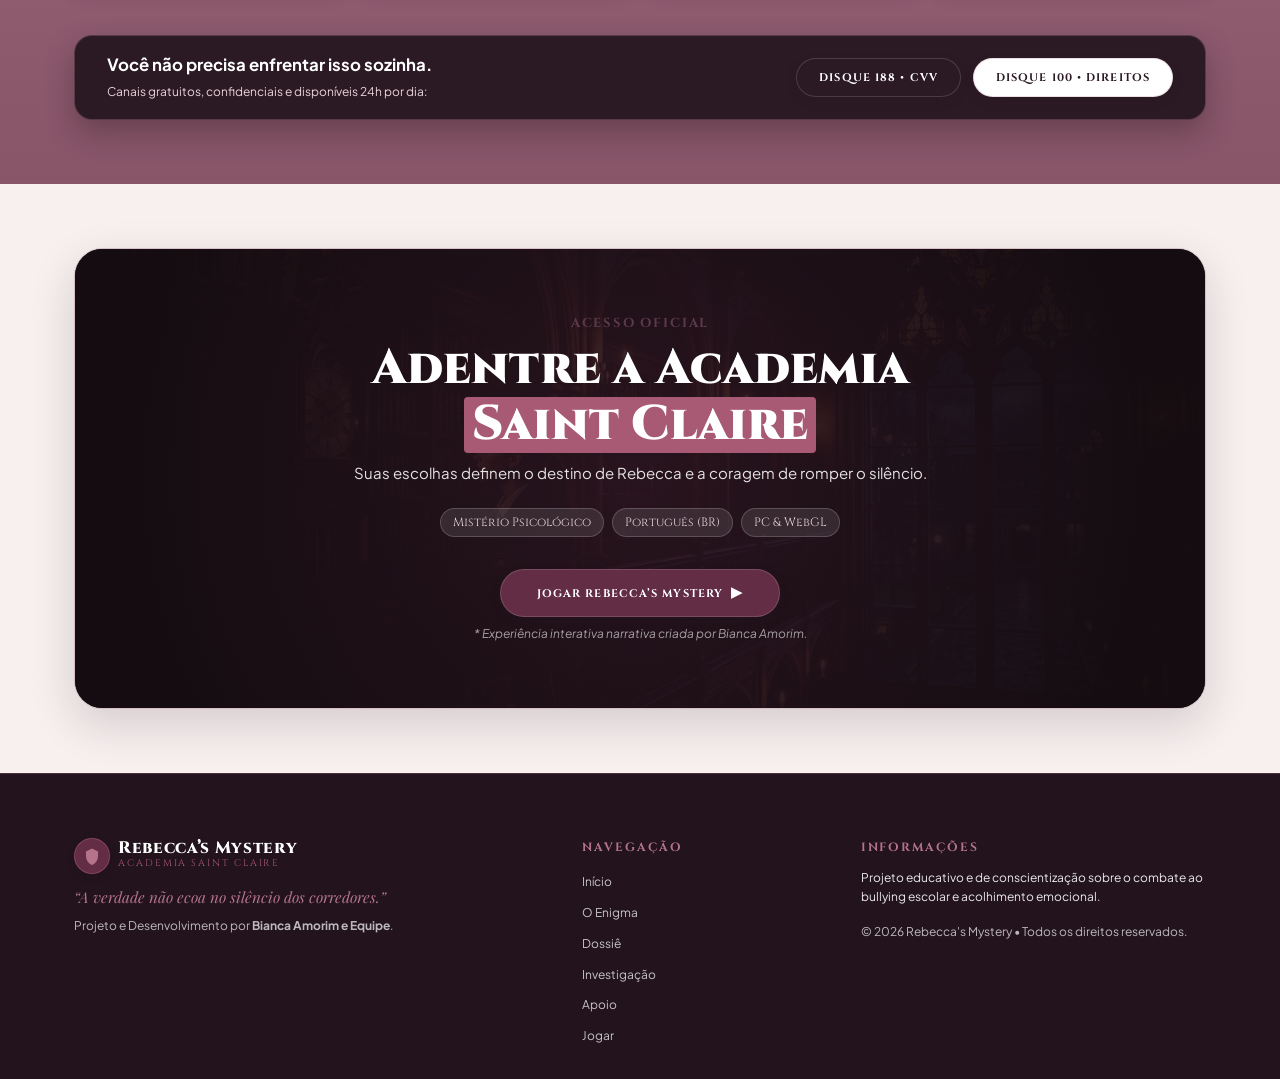
==== commit 2c606155: "feat: reformulate Hero visual showcase with rectangular card and floating elements (prompt 18)" ====
--- a/index.html
+++ b/index.html
@@ -207,32 +207,79 @@
 
         </div>
 
-        <!-- Coluna Direita: Imagem Recortada com Cards Flutuantes Proporcionais -->
-        <div class="ref-hero-visual-col">
-          <div class="ref-backdrop-card"></div>
-
-          <div class="ref-hero-portrait-frame">
-            <img src="assets/images/characters/six_characters_hero.png" 
-                 alt="As seis alunas e protagonistas da Academia Saint Claire em Rebecca's Mystery" 
-                 class="ref-hero-img-main"
-                 loading="eager">
-          </div>
-
-          <div class="ref-float-card ref-float-card--building">
-            <img src="assets/images/saint_claire_hero.jpg" alt="Academia Saint Claire" class="ref-float-thumb">
-            <div class="ref-float-info">
-              <strong>Saint Claire</strong>
-              <span>Ala Leste &bull; 08:45</span>
-            </div>
-          </div>
-
-          <div class="ref-float-card ref-float-card--rebecca">
-            <img src="assets/images/characters/rebecca.jpg" alt="Rebecca" class="ref-float-thumb">
-            <div class="ref-float-info">
-              <strong>Rebecca & Alunas</strong>
-              <span>Dossiê Temporal</span>
-            </div>
-          </div>
+        <!-- Coluna Direita: Composição Visual com Imagem Retangular & Elementos Flutuantes (Prompt 18) -->
+        <div class="ref-hero-visual-col" id="hero-showcase">
+          
+          <!-- Brilho Atmosférico em Vinho / Malva -->
+          <div class="ref-hero-glow" aria-hidden="true"></div>
+
+          <!-- Base / Backdrop Card com Leve Rotação Editorial -->
+          <div class="ref-backdrop-card" aria-hidden="true"></div>
+
+          <!-- 1. Imagem Principal Grande, Retangular, com Cantos Bem Arredondados -->
+          <div class="ref-hero-main-card">
+            <div class="ref-hero-img-wrap">
+              <img src="assets/images/characters/six_characters_hero.png" 
+                   alt="As seis alunas da Academia Saint Claire reunidas em Rebecca's Mystery" 
+                   class="ref-hero-img-main"
+                   loading="eager">
+              <div class="ref-hero-card-vignette" aria-hidden="true"></div>
+            </div>
+            <div class="ref-hero-card-caption">
+              <span class="ref-caption-pulse" aria-hidden="true"></span>
+              <span class="ref-caption-text">Saint Claire &bull; Turma 3º B</span>
+            </div>
+          </div>
+
+          <!-- 2. ELEMENTOS FLUTUANTES -->
+          <!-- 2.1 Miniaturas circulares de personagens na lateral esquerda -->
+          <aside class="ref-hero-avatars-dock" aria-label="Personagens de Saint Claire">
+            <a href="#personagens" class="ref-hero-avatar-item" data-char-id="rebecca" title="Rebecca — Enigma Central">
+              <img src="assets/images/characters/rebecca.jpg" alt="Rebecca" class="ref-hero-avatar-img">
+              <span class="ref-avatar-tooltip">Rebecca</span>
+            </a>
+            <a href="#personagens" class="ref-hero-avatar-item" data-char-id="melissa" title="Melissa — Viajante Temporal">
+              <img src="assets/images/characters/melissa.jpg" alt="Melissa" class="ref-hero-avatar-img">
+              <span class="ref-avatar-tooltip">Melissa</span>
+            </a>
+            <a href="#personagens" class="ref-hero-avatar-item" data-char-id="beatrice" title="Beatrice — Liderança da Turma">
+              <img src="assets/images/characters/beatrice.jpg" alt="Beatrice" class="ref-hero-avatar-img">
+              <span class="ref-avatar-tooltip">Beatrice</span>
+            </a>
+            <div class="ref-hero-avatar-more" title="6 alunas envolvidas no pacto de silêncio" aria-label="Mais 3 alunas">
+              <span>+3</span>
+            </div>
+          </aside>
+
+          <!-- 2.2 Elemento circular no canto superior direito: Ícone de Investigação & Mistério -->
+          <div class="ref-hero-float-badge ref-hero-badge--mystery" title="Dossiê Ativo • Arquivo Temporal" aria-label="Símbolo de investigação e mistério">
+            <div class="ref-badge-icon-wrap">
+              <svg class="ref-badge-svg" viewBox="0 0 24 24" fill="none" stroke="currentColor" stroke-width="2" stroke-linecap="round" stroke-linejoin="round" aria-hidden="true">
+                <circle cx="11" cy="11" r="7"></circle>
+                <line x1="21" y1="21" x2="16.2" y2="16.2"></line>
+                <circle cx="11" cy="11" r="2.5" stroke-dasharray="2 2"></circle>
+              </svg>
+            </div>
+            <span class="ref-badge-pulse" aria-hidden="true"></span>
+          </div>
+
+          <!-- 2.3 Botão circular no canto inferior direito: Seta indicando interação -->
+          <a href="#personagens" class="ref-hero-float-btn" aria-label="Explorar o dossiê das alunas de Saint Claire" title="Explorar Dossiês">
+            <span class="ref-float-btn-ring" aria-hidden="true"></span>
+            <svg class="ref-float-btn-arrow" viewBox="0 0 24 24" fill="none" stroke="currentColor" stroke-width="2.4" stroke-linecap="round" stroke-linejoin="round" aria-hidden="true">
+              <line x1="7" y1="17" x2="17" y2="7"></line>
+              <polyline points="7 7 17 7 17 17"></polyline>
+            </svg>
+          </a>
+
+          <!-- 2.4 Pequenos detalhes decorativos -->
+          <div class="ref-hero-chip-status" aria-hidden="true">
+            <span class="ref-chip-dot"></span>
+            <span>SC-104 &bull; Ativo</span>
+          </div>
+          <span class="ref-deco-sparkle ref-deco-sparkle--top" aria-hidden="true">✦</span>
+          <span class="ref-deco-sparkle ref-deco-sparkle--bot" aria-hidden="true">★</span>
+
         </div>
 
       </div>
--- a/assets/css/variables.css
+++ b/assets/css/variables.css
@@ -112,7 +112,8 @@
 
   /* --- Dimensões Globais --- */
   --container-max: 1180px;
-  --header-height: 72px;
+  --header-height: 70px;
+  --ticker-height: 44px;
 
   /* --- Raios de Borda --- */
   --radius-xs: 4px;
--- a/assets/css/style.css
+++ b/assets/css/style.css
@@ -472,18 +472,21 @@
 .hamburger-line::after { top: 5px; }
 
 /* ==========================================================================
-   SEÇÃO 1 — HERO SECTION (EQUILIBRADA, CENTRALIZADA VERTICALMENTE & REFINADA)
+   SEÇÃO 1 — HERO SECTION (PROMPT 17: REFINAMENTO VISUAL, PESOS EQUILIBRADOS & IMPACTO)
+   Composição preenchida e profissional, com tipografia ampla e imagem de destaque.
    ========================================================================== */
 .section-hero-ref {
   background-color: var(--bg-section-light);
-  min-height: 640px;
+  min-height: calc(100vh - var(--header-height) - var(--ticker-height));
+  min-height: calc(100svh - var(--header-height) - var(--ticker-height));
   position: relative;
-  padding-top: calc(var(--header-height) + var(--space-xl));
-  padding-bottom: var(--space-xl);
+  margin-top: var(--header-height);
+  padding: var(--space-md) var(--space-lg);
   display: flex;
   align-items: center;
   justify-content: center;
   overflow: hidden;
+  box-sizing: border-box;
   transition: var(--theme-transition);
 }
 
@@ -497,22 +500,22 @@
 }
 
 .ref-star-1 {
-  top: 15%;
-  right: 5%;
-  font-size: 3.5rem;
+  top: 10%;
+  right: 4%;
+  font-size: 3.2rem;
   transform: rotate(15deg);
 }
 
 .ref-star-2 {
-  top: 45%;
-  left: 2.5%;
+  top: 50%;
+  left: 2%;
   font-size: 2.2rem;
 }
 
 .ref-star-3 {
-  bottom: 8%;
-  right: 42%;
-  font-size: 2.8rem;
+  bottom: 5%;
+  right: 45%;
+  font-size: 2.4rem;
 }
 
 .ref-badge-metric {
@@ -522,7 +525,7 @@
   padding: 4px 12px;
   border-radius: var(--radius-full);
   font-family: var(--font-display);
-  font-size: var(--font-size-aux);
+  font-size: 0.75rem;
   letter-spacing: 0.12em;
   text-transform: uppercase;
   color: var(--color-pink-vibrant);
@@ -532,19 +535,20 @@
   transition: var(--theme-transition);
 }
 
-.ref-metric-top { top: calc(var(--header-height) + 16px); right: 46%; }
-.ref-metric-right { top: 32%; right: 2%; }
+.ref-metric-top { top: 10px; right: 46%; }
+.ref-metric-right { top: 25%; right: 2%; }
 
 .ref-hero-grid {
   display: grid;
-  grid-template-columns: 1.1fr 0.9fr;
-  gap: var(--space-2xl);
+  grid-template-columns: 1.12fr 0.88fr;
+  gap: clamp(var(--space-xl), 3vw, var(--space-2xl));
   align-items: center;
   position: relative;
   z-index: 2;
-  max-width: 1240px;
+  max-width: 1200px;
   width: 100%;
   margin: 0 auto;
+  box-sizing: border-box;
 }
 
 .ref-hero-text-col {
@@ -552,36 +556,50 @@
   flex-direction: column;
   align-items: flex-start;
   justify-content: center;
-  padding-right: var(--space-md);
+  max-width: 540px;
+  width: 100%;
   min-width: 0;
 }
 
+.ref-lead-tag {
+  display: inline-flex;
+  align-items: center;
+  gap: 10px;
+  margin-bottom: 8px;
+  font-family: var(--font-display);
+  font-size: clamp(0.813rem, 0.95vw, 0.875rem); /* 13px - 14px */
+  font-weight: 700;
+  color: var(--text-secondary);
+  letter-spacing: 0.14em;
+  text-transform: uppercase;
+}
+
 .ref-hero-title {
   font-family: var(--font-display);
-  font-size: clamp(2.3rem, 3.8vw, 3.5rem);
+  font-size: clamp(2.6rem, 4.4vw, 3.85rem); /* 58px - 66px no desktop */
   font-weight: 900;
   color: var(--color-bordeaux-deep);
-  line-height: 1.15;
-  margin: var(--space-sm) 0 var(--space-sm);
+  line-height: 1.08;
+  margin: 6px 0 14px;
   letter-spacing: 0.01em;
   transition: color 0.35s ease;
 }
 
 .ref-headline-banner {
-  font-size: clamp(1.1rem, 1.6vw, 1.35rem);
+  font-size: clamp(1.25rem, 1.65vw, 1.5rem); /* 22px - 24px */
   font-weight: 700;
   color: var(--text-primary);
-  line-height: 1.4;
-  margin-bottom: var(--space-sm);
+  line-height: 1.35;
+  margin-bottom: 14px;
   transition: color 0.35s ease;
 }
 
 .ref-hero-desc {
-  font-size: var(--font-size-body);
+  font-size: clamp(1.05rem, 1.25vw, 1.188rem); /* 18px - 19px */
   color: var(--text-secondary);
-  line-height: 1.6;
-  max-width: 480px;
-  margin-bottom: var(--space-lg);
+  line-height: 1.58;
+  max-width: 530px;
+  margin-bottom: 22px;
   transition: color 0.35s ease;
 }
 
@@ -589,120 +607,457 @@
   display: flex;
   align-items: center;
   gap: var(--space-sm);
-  margin-bottom: var(--space-xs);
+  margin-bottom: 6px;
+}
+
+.ref-hero-action-row .ref-btn-pill {
+  font-size: clamp(0.875rem, 1vw, 0.938rem); /* 14px - 15px */
+  padding: 12px 28px;
 }
 
 .ref-hero-footnote {
   font-family: var(--font-handwriting);
-  font-size: 1.15rem;
+  font-size: clamp(0.95rem, 1.1vw, 1.05rem); /* 15px - 16px */
   color: var(--color-pink-vibrant);
   margin-top: 4px;
 }
 
-/* Coluna Visual Hero */
+/* ==========================================================================
+   COLUNA VISUAL HERO — COMPOSIÇÃO EDITORIAL COM ELEMENTOS FLUTUANTES (PROMPT 18)
+   Inspirada diretamente na referência: imagem principal grande retangular com cantos
+   bem arredondados, miniaturas circulares na lateral esquerda, badge circular de mistério
+   no topo direito e botão circular interativo no canto inferior direito.
+   ========================================================================== */
 .ref-hero-visual-col {
   position: relative;
   display: flex;
   justify-content: center;
   align-items: center;
+  width: 100%;
   min-width: 0;
-}
-
+  z-index: 2;
+}
+
+/* Brilho Atmosférico em Vinho / Malva Suave */
+.ref-hero-glow {
+  position: absolute;
+  width: 360px;
+  height: 360px;
+  border-radius: 50%;
+  background: radial-gradient(circle, rgba(168, 90, 117, 0.28) 0%, rgba(98, 45, 69, 0.12) 50%, transparent 72%);
+  filter: blur(42px);
+  pointer-events: none;
+  z-index: 0;
+  transition: var(--theme-transition);
+}
+
+[data-theme="dark"] .ref-hero-glow {
+  background: radial-gradient(circle, rgba(168, 90, 117, 0.38) 0%, rgba(98, 45, 69, 0.22) 50%, transparent 75%);
+  filter: blur(50px);
+}
+
+/* Base / Backdrop Card com Rotação Editorial Sutil */
 .ref-backdrop-card {
   position: absolute;
-  width: 76%;
-  height: 92%;
+  width: 90%;
+  height: 96%;
   background: var(--backdrop-card-gradient);
-  border-radius: var(--radius-xl);
+  border-radius: 32px;
   transform: rotate(2.5deg);
   z-index: 1;
-  opacity: 0.85;
+  opacity: 0.70;
+  box-shadow: 0 16px 36px rgba(43, 25, 35, 0.10);
+  pointer-events: none;
   transition: var(--theme-transition);
 }
 
-.ref-hero-portrait-frame {
+/* 1. Imagem Principal Grande, Formato Retangular com Cantos Bem Arredondados */
+.ref-hero-main-card {
   position: relative;
   width: 100%;
-  max-width: 380px;
-  max-height: 500px;
-  aspect-ratio: 1024 / 1536;
-  border-radius: var(--radius-xl);
+  max-width: 395px;
+  height: 520px;
+  border-radius: 28px;
   overflow: hidden;
-  box-shadow: 0 14px 36px rgba(43, 25, 35, 0.20);
   z-index: 2;
-  border: 2px solid var(--portrait-border);
-  background: var(--bg-tertiary);
-  display: flex;
-  align-items: center;
-  justify-content: center;
-  transition: var(--theme-transition);
+  border: 1.5px solid var(--border-medium);
+  background: linear-gradient(180deg, #2A1521 0%, #160F14 100%);
+  box-shadow: 0 22px 48px -10px rgba(43, 25, 35, 0.24), 0 6px 16px rgba(43, 25, 35, 0.10);
+  display: flex;
+  flex-direction: column;
+  justify-content: flex-end;
+  transition: transform 0.35s cubic-bezier(0.16, 1, 0.3, 1), box-shadow 0.35s ease, border-color 0.35s ease;
+}
+
+.ref-hero-main-card:hover {
+  transform: translateY(-4px);
+  box-shadow: 0 28px 58px -10px rgba(43, 25, 35, 0.32), 0 8px 24px rgba(98, 45, 69, 0.22);
+  border-color: rgba(193, 139, 157, 0.45);
+}
+
+.ref-hero-img-wrap {
+  position: absolute;
+  inset: 0;
+  width: 100%;
+  height: 100%;
+  overflow: hidden;
+  border-radius: 28px;
 }
 
 .ref-hero-img-main {
   width: 100%;
   height: 100%;
-  object-fit: contain;
-  object-position: center center;
+  object-fit: cover;
+  object-position: center 12%;
   display: block;
-}
-
-/* Cards Flutuantes Compactos — Não cobrem os rostos das alunas */
-.ref-float-card {
-  position: absolute;
+  transition: transform 0.6s cubic-bezier(0.16, 1, 0.3, 1);
+}
+
+.ref-hero-main-card:hover .ref-hero-img-main {
+  transform: scale(1.03);
+}
+
+.ref-hero-card-vignette {
+  position: absolute;
+  inset: 0;
+  pointer-events: none;
+  background: linear-gradient(180deg, rgba(22, 15, 20, 0) 42%, rgba(22, 15, 20, 0.30) 74%, rgba(22, 15, 20, 0.88) 100%);
+}
+
+.ref-hero-card-caption {
+  position: relative;
+  z-index: 3;
+  display: inline-flex;
+  align-items: center;
+  gap: 8px;
+  margin: 0 0 16px 18px;
+  padding: 7px 15px;
+  background: rgba(22, 15, 20, 0.72);
+  backdrop-filter: blur(10px);
+  -webkit-backdrop-filter: blur(10px);
+  border-radius: var(--radius-full);
+  border: 1px solid rgba(193, 139, 157, 0.35);
+  color: #F7F0EF;
+  font-family: var(--font-display);
+  font-size: 0.72rem;
+  letter-spacing: 0.12em;
+  text-transform: uppercase;
+  font-weight: 700;
+  width: fit-content;
+}
+
+.ref-caption-pulse {
+  width: 6px;
+  height: 6px;
+  border-radius: 50%;
+  background: var(--color-pink-hero);
+  box-shadow: 0 0 8px var(--color-pink-hero);
+  animation: captionPulse 2.4s infinite;
+}
+
+/* 2. ELEMENTOS FLUTUANTES */
+
+/* 2.1 Miniaturas circulares de personagens na lateral esquerda */
+.ref-hero-avatars-dock {
+  position: absolute;
+  left: -26px;
+  top: 50%;
+  transform: translateY(-50%);
+  display: flex;
+  flex-direction: column;
+  gap: 10px;
+  z-index: 4;
+  animation: heroAvatarFloat 5s ease-in-out infinite alternate;
+}
+
+.ref-hero-avatar-item {
+  position: relative;
+  display: block;
+  width: 52px;
+  height: 52px;
+  border-radius: 50%;
+  border: 3px solid var(--bg-section-light);
+  box-shadow: 0 8px 18px rgba(43, 25, 35, 0.22);
+  background: var(--bg-tertiary);
+  transition: transform 0.25s cubic-bezier(0.16, 1, 0.3, 1), box-shadow 0.25s ease, border-color 0.25s ease;
+  overflow: visible;
+  text-decoration: none;
+}
+
+.ref-hero-avatar-item:hover {
+  transform: scale(1.14) translateX(4px);
+  border-color: var(--color-pink-vibrant);
+  box-shadow: 0 12px 24px rgba(98, 45, 69, 0.40);
+  z-index: 6;
+}
+
+.ref-hero-avatar-img {
+  width: 100%;
+  height: 100%;
+  border-radius: 50%;
+  object-fit: cover;
+  display: block;
+}
+
+.ref-avatar-tooltip {
+  position: absolute;
+  left: calc(100% + 10px);
+  top: 50%;
+  transform: translateY(-50%) translateX(-6px);
+  background: var(--color-bordeaux-night);
+  color: #F7F0EF;
+  font-family: var(--font-display);
+  font-size: 0.70rem;
+  font-weight: 700;
+  letter-spacing: 0.08em;
+  padding: 4px 10px;
+  border-radius: var(--radius-full);
+  border: 1px solid var(--border-medium);
+  white-space: nowrap;
+  pointer-events: none;
+  opacity: 0;
+  visibility: hidden;
+  box-shadow: 0 6px 16px rgba(22, 15, 20, 0.35);
+  transition: opacity 0.2s ease, transform 0.2s ease, visibility 0.2s;
+  z-index: 10;
+}
+
+.ref-hero-avatar-item:hover .ref-avatar-tooltip {
+  opacity: 1;
+  visibility: visible;
+  transform: translateY(-50%) translateX(0);
+}
+
+.ref-hero-avatar-more {
+  width: 52px;
+  height: 52px;
+  border-radius: 50%;
+  background: linear-gradient(135deg, var(--color-bordeaux-deep) 0%, var(--color-bordeaux-night) 100%);
+  border: 3px solid var(--bg-section-light);
+  box-shadow: 0 8px 18px rgba(43, 25, 35, 0.22);
+  display: flex;
+  align-items: center;
+  justify-content: center;
+  color: var(--color-rose-light);
+  font-family: var(--font-display);
+  font-size: 0.80rem;
+  font-weight: 800;
+  cursor: default;
+  transition: transform 0.25s ease;
+}
+
+.ref-hero-avatar-more:hover {
+  transform: scale(1.08);
+}
+
+/* 2.2 Elemento circular no canto superior direito: Ícone de Investigação & Mistério */
+.ref-hero-float-badge {
+  position: absolute;
+  top: -14px;
+  right: -14px;
+  z-index: 4;
+  width: 60px;
+  height: 60px;
+  border-radius: 50%;
+  background: linear-gradient(135deg, #622D45 0%, #2B1923 100%);
+  border: 2px solid var(--color-pink-hero);
+  box-shadow: 0 10px 24px rgba(43, 25, 35, 0.28), 0 0 18px rgba(193, 139, 157, 0.30);
+  display: flex;
+  align-items: center;
+  justify-content: center;
+  color: #F7F0EF;
+  cursor: default;
+  animation: heroBadgeFloat 4.8s ease-in-out infinite alternate;
+  transition: transform 0.3s cubic-bezier(0.16, 1, 0.3, 1), box-shadow 0.3s ease;
+}
+
+.ref-hero-float-badge:hover {
+  transform: scale(1.12) rotate(12deg);
+  box-shadow: 0 14px 30px rgba(98, 45, 69, 0.42), 0 0 24px rgba(193, 139, 157, 0.50);
+}
+
+.ref-badge-icon-wrap {
+  display: flex;
+  align-items: center;
+  justify-content: center;
+}
+
+.ref-badge-svg {
+  width: 24px;
+  height: 24px;
+  stroke: #F7F0EF;
+}
+
+.ref-badge-pulse {
+  position: absolute;
+  inset: -4px;
+  border-radius: 50%;
+  border: 1.5px solid var(--color-pink-hero);
+  opacity: 0;
+  animation: badgeRingPulse 3s infinite;
+  pointer-events: none;
+}
+
+/* 2.3 Botão circular no canto inferior direito com seta indicando interação */
+.ref-hero-float-btn {
+  position: absolute;
+  bottom: -16px;
+  right: -16px;
+  z-index: 4;
+  width: 64px;
+  height: 64px;
+  border-radius: 50%;
+  background: linear-gradient(135deg, var(--color-pink-vibrant) 0%, var(--color-bordeaux-deep) 100%);
+  border: 3px solid var(--bg-section-light);
+  box-shadow: 0 12px 28px rgba(98, 45, 69, 0.40), 0 4px 12px rgba(43, 25, 35, 0.15);
+  display: flex;
+  align-items: center;
+  justify-content: center;
+  text-decoration: none;
+  color: #FFFFFF;
+  animation: heroButtonFloat 4.4s ease-in-out infinite alternate;
+  transition: transform 0.3s cubic-bezier(0.16, 1, 0.3, 1), box-shadow 0.3s ease;
+}
+
+.ref-hero-float-btn:hover {
+  transform: scale(1.14) translate(-2px, -2px);
+  box-shadow: 0 18px 36px rgba(98, 45, 69, 0.55), 0 0 22px rgba(168, 90, 117, 0.40);
+}
+
+.ref-float-btn-ring {
+  position: absolute;
+  inset: -5px;
+  border-radius: 50%;
+  border: 1.5px solid var(--color-pink-vibrant);
+  opacity: 0;
+  transition: opacity 0.3s, transform 0.3s;
+  pointer-events: none;
+}
+
+.ref-hero-float-btn:hover .ref-float-btn-ring {
+  opacity: 0.6;
+  transform: scale(1.08);
+}
+
+.ref-float-btn-arrow {
+  width: 26px;
+  height: 26px;
+  stroke: #FFFFFF;
+  transition: transform 0.25s ease;
+}
+
+.ref-hero-float-btn:hover .ref-float-btn-arrow {
+  transform: translate(2px, -2px);
+}
+
+/* 2.4 Detalhes decorativos complementares */
+.ref-hero-chip-status {
+  position: absolute;
+  top: 18px;
+  left: -14px;
+  z-index: 3;
   background: var(--bg-card);
-  border-radius: var(--radius-md);
-  padding: 6px 12px;
-  box-shadow: var(--shadow-sticker);
-  display: flex;
-  align-items: center;
-  gap: 10px;
-  z-index: 3;
-  border: 1px solid var(--border-subtle);
+  border: 1px solid var(--border-medium);
+  border-radius: var(--radius-full);
+  padding: 5px 14px;
+  display: inline-flex;
+  align-items: center;
+  gap: 7px;
+  font-family: var(--font-display);
+  font-size: 0.70rem;
+  font-weight: 700;
+  letter-spacing: 0.1em;
+  text-transform: uppercase;
+  color: var(--text-primary);
+  box-shadow: 0 6px 18px rgba(43, 25, 35, 0.10);
+  pointer-events: none;
   transition: var(--theme-transition);
 }
 
-.ref-float-card--building {
-  bottom: 8px;
-  left: -8px;
-  transform: rotate(-3deg);
-}
-
-.ref-float-card--rebecca {
-  top: 14px;
-  right: -10px;
-  transform: rotate(3deg);
-}
-
-.ref-float-thumb {
-  width: 40px;
-  height: 40px;
-  border-radius: var(--radius-xs);
-  object-fit: cover;
-}
-
-.ref-float-info strong {
-  display: block;
-  font-size: 0.78rem;
-  color: var(--text-primary);
-}
-
-.ref-float-info span {
-  font-size: var(--font-size-aux);
-  color: var(--color-pink-vibrant);
-  font-weight: 600;
-}
-
-/* Marquee Compacto */
+.ref-chip-dot {
+  width: 6px;
+  height: 6px;
+  border-radius: 50%;
+  background: var(--color-pink-vibrant);
+  animation: chipBlink 2.2s infinite;
+}
+
+.ref-deco-sparkle {
+  position: absolute;
+  pointer-events: none;
+  color: var(--color-pink-hero);
+  z-index: 1;
+}
+
+.ref-deco-sparkle--top {
+  top: -24px;
+  left: 36%;
+  font-size: 1.3rem;
+  opacity: 0.65;
+  animation: sparkleDrift 4.5s ease-in-out infinite alternate;
+}
+
+.ref-deco-sparkle--bot {
+  bottom: 24px;
+  right: -26px;
+  font-size: 1.15rem;
+  opacity: 0.55;
+  animation: sparkleDrift 5s ease-in-out infinite alternate-reverse;
+}
+
+/* Animações Flutuantes Suaves */
+@keyframes heroAvatarFloat {
+  0% { transform: translateY(-50%) translateY(0); }
+  100% { transform: translateY(-50%) translateY(-8px); }
+}
+
+@keyframes heroBadgeFloat {
+  0% { transform: translateY(0) rotate(0deg); }
+  100% { transform: translateY(-7px) rotate(4deg); }
+}
+
+@keyframes heroButtonFloat {
+  0% { transform: translateY(0); }
+  100% { transform: translateY(7px); }
+}
+
+@keyframes badgeRingPulse {
+  0% { transform: scale(0.95); opacity: 0.7; }
+  70% { transform: scale(1.35); opacity: 0; }
+  100% { transform: scale(1.35); opacity: 0; }
+}
+
+@keyframes captionPulse {
+  0%, 100% { opacity: 0.5; transform: scale(0.9); }
+  50% { opacity: 1; transform: scale(1.2); }
+}
+
+@keyframes chipBlink {
+  0%, 100% { opacity: 0.4; }
+  50% { opacity: 1; }
+}
+
+@keyframes sparkleDrift {
+  0% { transform: translateY(0) rotate(0deg); opacity: 0.4; }
+  100% { transform: translateY(-8px) rotate(15deg); opacity: 0.85; }
+}
+
+/* Marquee / Ticker Compacto e Independente */
 .ref-marquee-strip {
   width: 100%;
+  height: var(--ticker-height);
+  box-sizing: border-box;
   background: var(--bg-footer);
-  padding: 10px 0;
+  padding: 0;
   overflow: hidden;
   white-space: nowrap;
   display: flex;
+  align-items: center;
   border-top: 1px solid var(--border-medium);
   border-bottom: 1px solid var(--border-medium);
   transition: var(--theme-transition);
+  position: relative;
+  z-index: 5;
 }
 
 .ref-marquee-inner {
@@ -2075,12 +2430,20 @@
 }
 
 @media (max-width: 1024px) {
-  .section-hero-ref { padding-top: calc(var(--header-height) + var(--space-xl)); padding-bottom: var(--space-lg); }
+  .section-hero-ref {
+    min-height: auto;
+    margin-top: var(--header-height);
+    padding: var(--space-xl) var(--space-md);
+  }
   .ref-hero-grid { grid-template-columns: 1fr; gap: var(--space-xl); text-align: center; }
-  .ref-hero-text-col { align-items: center; padding-right: 0; }
+  .ref-hero-text-col { align-items: center; padding-right: 0; margin: 0 auto; }
   .ref-hero-desc { margin-left: auto; margin-right: auto; }
   .ref-hero-action-row { justify-content: center; }
-  .ref-hero-portrait-frame { max-height: 460px; margin: 0 auto; }
+  .ref-hero-visual-col { max-width: 390px; margin: 0 auto; }
+  .ref-hero-main-card { max-width: 360px; height: 480px; margin: 0 auto; }
+  .ref-hero-avatars-dock { left: -18px; }
+  .ref-hero-float-badge { top: -10px; right: -10px; width: 56px; height: 56px; }
+  .ref-hero-float-btn { bottom: -12px; right: -12px; width: 58px; height: 58px; }
   .ref-metric-top { display: none; }
   .pink-grid-container { grid-template-columns: 1fr; gap: var(--space-xl); }
   .dark-panel-grid { grid-template-columns: 1fr; gap: var(--space-xl); }
@@ -2116,21 +2479,41 @@
   .footer-grid { grid-template-columns: 1fr; }
   .dossier-modal-layout { grid-template-columns: 1fr; }
   .dossier-modal-img { max-width: 140px; margin: 0 auto; }
-  .ref-float-card--building { left: 4px; bottom: 4px; }
-  .ref-float-card--rebecca { right: 4px; top: 8px; }
+  
+  /* Hero Showcase em Tablets Menores / Dispositivos Médios */
+  .ref-hero-visual-col { max-width: 340px; margin: 0 auto; }
+  .ref-hero-main-card { max-width: 320px; height: 430px; border-radius: 24px; }
+  .ref-hero-avatars-dock { left: -12px; gap: 8px; }
+  .ref-hero-avatar-item, .ref-hero-avatar-more { width: 44px; height: 44px; }
+  .ref-hero-avatar-more { font-size: 0.72rem; }
+  .ref-hero-float-badge { top: -8px; right: -8px; width: 52px; height: 52px; }
+  .ref-badge-svg { width: 20px; height: 20px; }
+  .ref-hero-float-btn { bottom: -10px; right: -8px; width: 54px; height: 54px; }
+  .ref-float-btn-arrow { width: 22px; height: 22px; }
+  .ref-hero-chip-status { display: none; }
   .phone-callout-tag { display: none; }
 }
 
 @media (max-width: 480px) {
-  .section-hero-ref { padding-top: calc(var(--header-height) + var(--space-md)); }
-  .ref-hero-portrait-frame { width: 92%; max-height: 380px; }
+  .section-hero-ref { padding: var(--space-lg) var(--space-sm); }
+  
+  /* Hero Showcase em Telas Pequenas */
+  .ref-hero-visual-col { max-width: 290px; margin: 0 auto; }
+  .ref-hero-main-card { max-width: 280px; height: 380px; border-radius: 20px; }
+  .ref-hero-img-main { object-position: center 10%; }
+  .ref-hero-avatars-dock { left: -8px; gap: 6px; }
+  .ref-hero-avatar-item, .ref-hero-avatar-more { width: 38px; height: 38px; border-width: 2px; }
+  .ref-hero-avatar-more { font-size: 0.65rem; }
+  .ref-hero-float-badge { top: -6px; right: -6px; width: 44px; height: 44px; border-width: 1.5px; }
+  .ref-badge-svg { width: 18px; height: 18px; }
+  .ref-hero-float-btn { bottom: -8px; right: -6px; width: 46px; height: 46px; border-width: 2px; }
+  .ref-float-btn-arrow { width: 18px; height: 18px; stroke-width: 2.2; }
+  .ref-hero-card-caption { margin: 0 0 10px 10px; padding: 4px 10px; font-size: 0.64rem; }
+  .ref-deco-sparkle { display: none; }
+
   .nav-link--cta { margin-left: 0; }
   .help-bar-actions { flex-direction: column; }
   .brand-sub { display: none; }
-  .ref-float-card { padding: 4px 8px; gap: 6px; }
-  .ref-float-thumb { width: 32px; height: 32px; }
-  .ref-float-info strong { font-size: 0.72rem; }
-  .ref-float-info span { font-size: 0.65rem; }
 }
 
 @media (prefers-reduced-motion: reduce) {
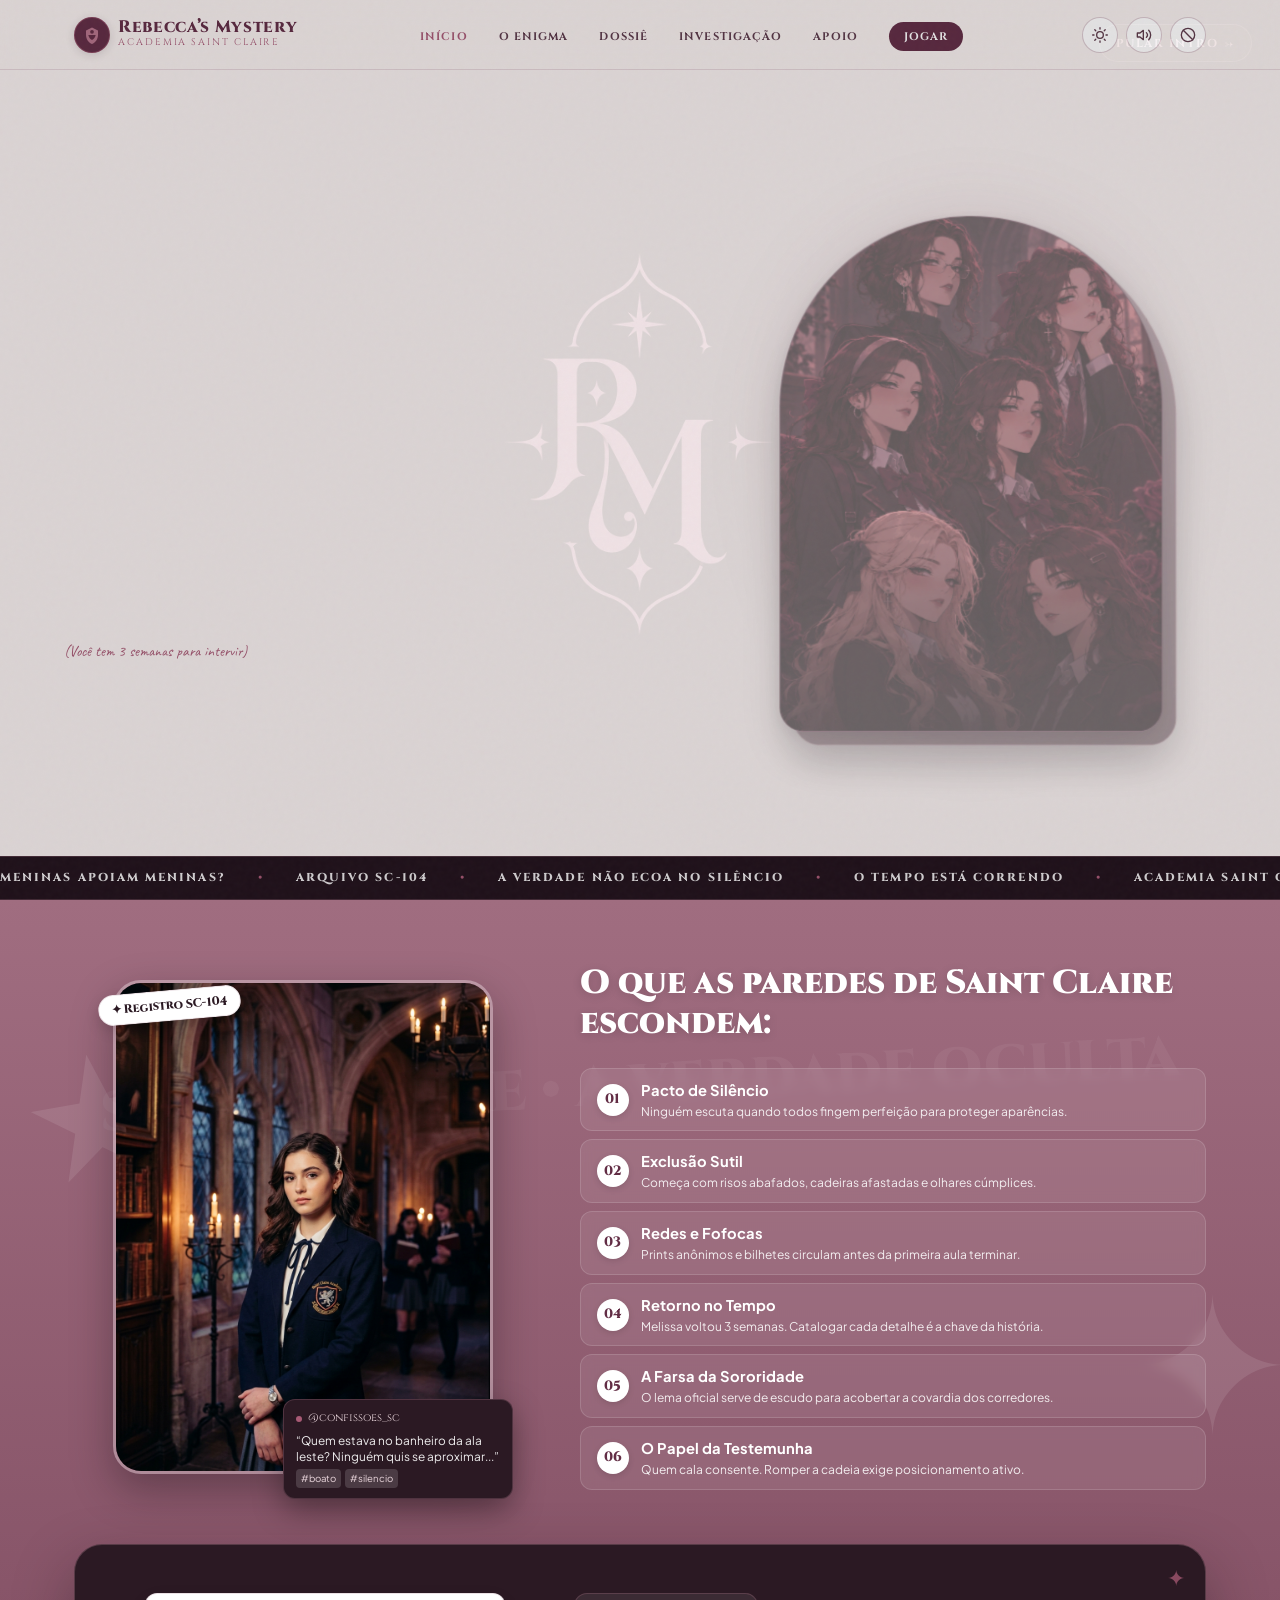
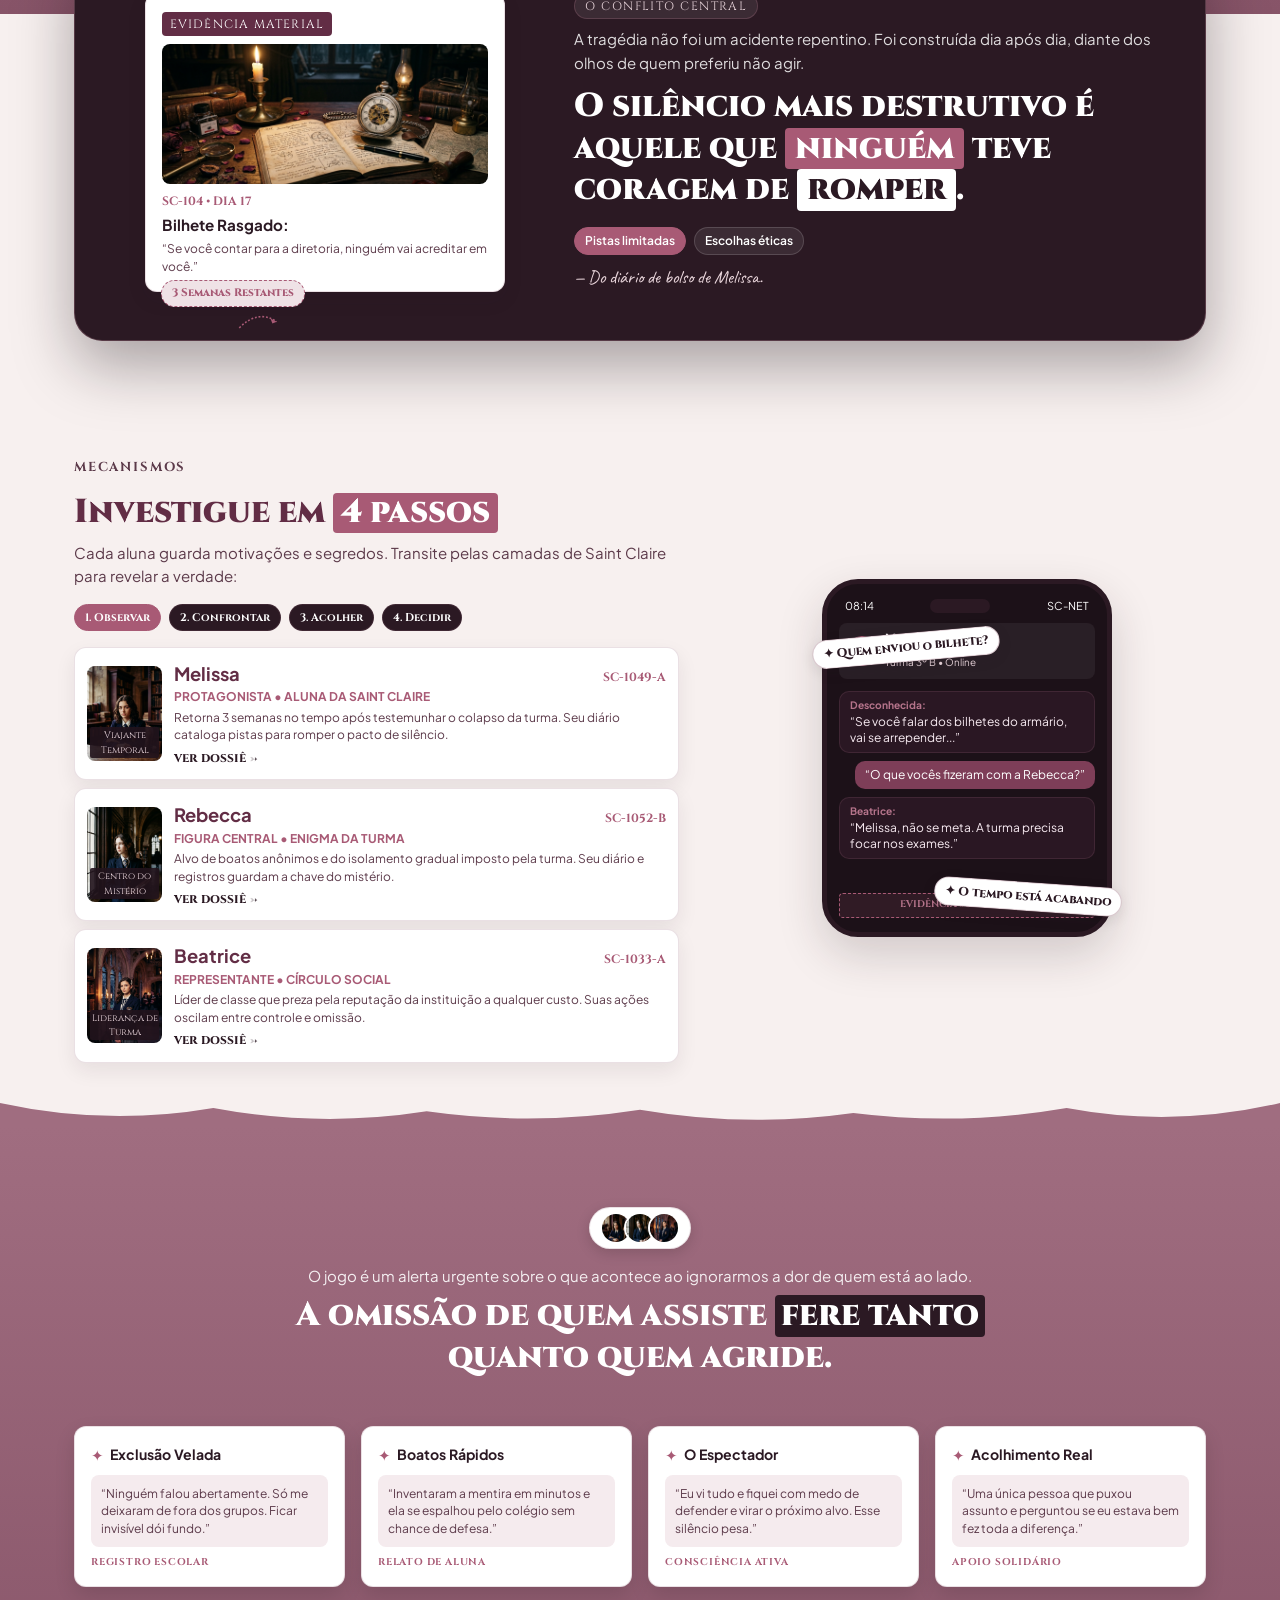
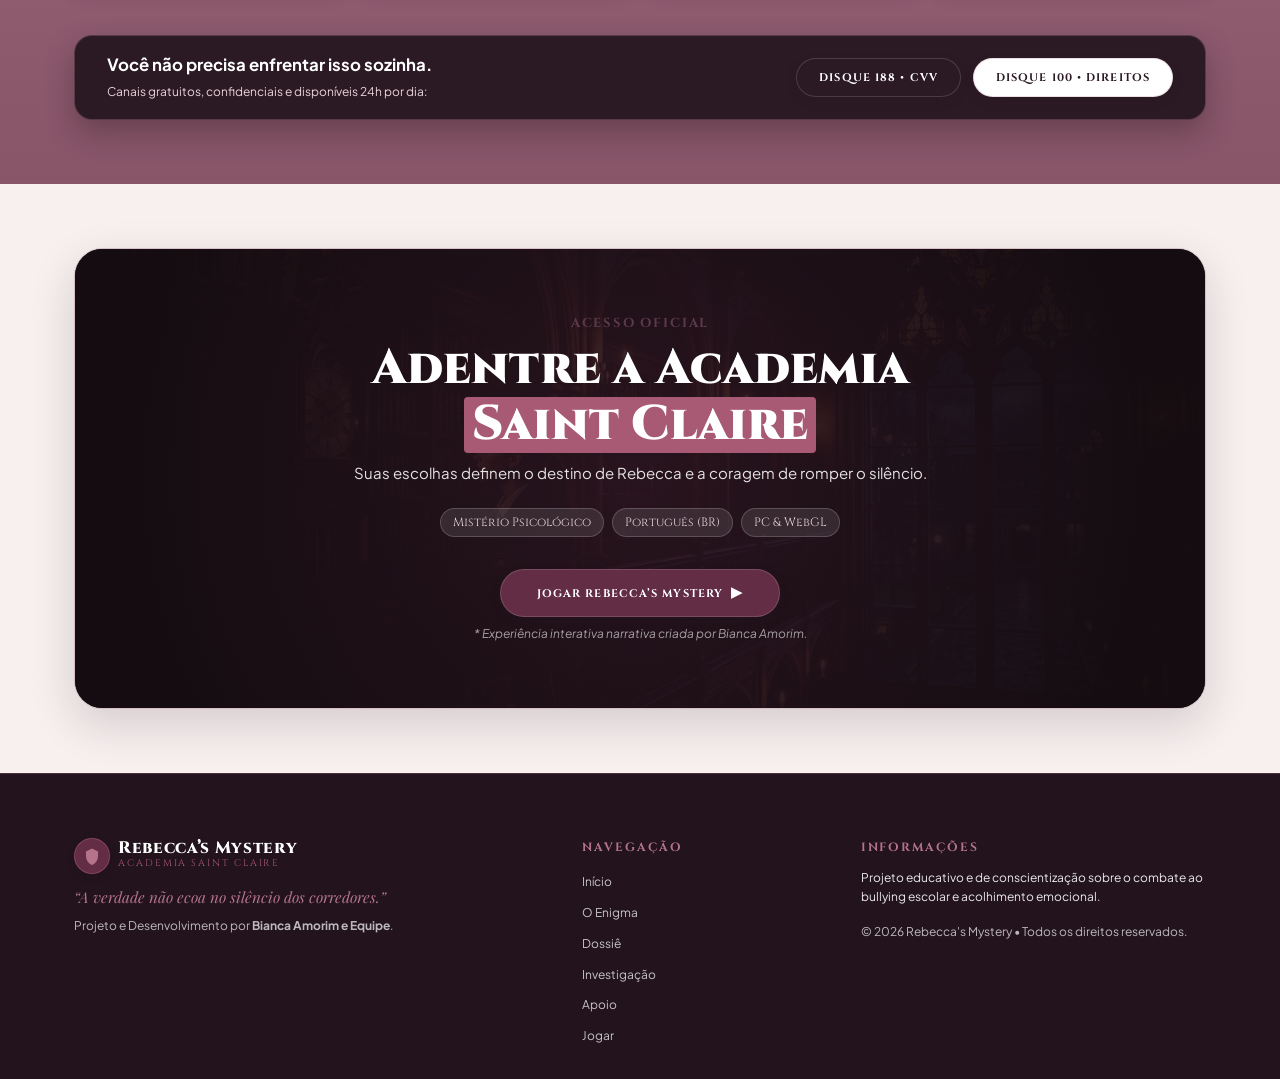
==== commit e83024b1: "feat: complete redesign of Hero visual area with architectural gothic arch portal (prompt 19)" ====
--- a/index.html
+++ b/index.html
@@ -165,13 +165,6 @@
          SEÇÃO 1 — HERO SECTION (ORGANIZADA, TEXTOS CONCISOS, COMPOSIÇÃO EDITORIAL)
          ========================================================================== -->
     <section class="section-hero-ref" id="inicio">
-      
-      <!-- Formas de Estrelas Discretas e Métricas no Fundo -->
-      <div class="ref-shape ref-star-1" aria-hidden="true">★</div>
-      <div class="ref-shape ref-star-2" aria-hidden="true">✦</div>
-      <div class="ref-shape ref-star-3" aria-hidden="true">★</div>
-      <div class="ref-badge-metric ref-metric-top">SC-104 &bull; 3 Semanas</div>
-      <div class="ref-badge-metric ref-metric-right">Arquivo Temporal</div>
 
       <div class="container ref-hero-grid">
         
@@ -207,78 +200,26 @@
 
         </div>
 
-        <!-- Coluna Direita: Composição Visual com Imagem Retangular & Elementos Flutuantes (Prompt 18) -->
+        <!-- Coluna Direita: Composição Visual Premium — Portal Arquitetônico de Saint Claire (Prompt 19) -->
         <div class="ref-hero-visual-col" id="hero-showcase">
           
-          <!-- Brilho Atmosférico em Vinho / Malva -->
-          <div class="ref-hero-glow" aria-hidden="true"></div>
-
-          <!-- Base / Backdrop Card com Leve Rotação Editorial -->
-          <div class="ref-backdrop-card" aria-hidden="true"></div>
-
-          <!-- 1. Imagem Principal Grande, Retangular, com Cantos Bem Arredondados -->
-          <div class="ref-hero-main-card">
-            <div class="ref-hero-img-wrap">
+          <div class="ref-hero-keyart-portal">
+            <!-- Aura Atmosférica Sutil em Vinho e Malva -->
+            <div class="ref-hero-portal-glow" aria-hidden="true"></div>
+
+            <!-- Camada de Profundidade / Backplane Arquitetônico Offset -->
+            <div class="ref-hero-portal-backplane" aria-hidden="true"></div>
+
+            <!-- Moldura Principal em Arco Gótico / Key Visual dos Personagens -->
+            <div class="ref-hero-portal-frame">
               <img src="assets/images/characters/six_characters_hero.png" 
-                   alt="As seis alunas da Academia Saint Claire reunidas em Rebecca's Mystery" 
-                   class="ref-hero-img-main"
+                   alt="As seis alunas e protagonistas da Academia Saint Claire reunidas em Rebecca's Mystery" 
+                   class="ref-hero-portal-img"
                    loading="eager">
-              <div class="ref-hero-card-vignette" aria-hidden="true"></div>
-            </div>
-            <div class="ref-hero-card-caption">
-              <span class="ref-caption-pulse" aria-hidden="true"></span>
-              <span class="ref-caption-text">Saint Claire &bull; Turma 3º B</span>
-            </div>
-          </div>
-
-          <!-- 2. ELEMENTOS FLUTUANTES -->
-          <!-- 2.1 Miniaturas circulares de personagens na lateral esquerda -->
-          <aside class="ref-hero-avatars-dock" aria-label="Personagens de Saint Claire">
-            <a href="#personagens" class="ref-hero-avatar-item" data-char-id="rebecca" title="Rebecca — Enigma Central">
-              <img src="assets/images/characters/rebecca.jpg" alt="Rebecca" class="ref-hero-avatar-img">
-              <span class="ref-avatar-tooltip">Rebecca</span>
-            </a>
-            <a href="#personagens" class="ref-hero-avatar-item" data-char-id="melissa" title="Melissa — Viajante Temporal">
-              <img src="assets/images/characters/melissa.jpg" alt="Melissa" class="ref-hero-avatar-img">
-              <span class="ref-avatar-tooltip">Melissa</span>
-            </a>
-            <a href="#personagens" class="ref-hero-avatar-item" data-char-id="beatrice" title="Beatrice — Liderança da Turma">
-              <img src="assets/images/characters/beatrice.jpg" alt="Beatrice" class="ref-hero-avatar-img">
-              <span class="ref-avatar-tooltip">Beatrice</span>
-            </a>
-            <div class="ref-hero-avatar-more" title="6 alunas envolvidas no pacto de silêncio" aria-label="Mais 3 alunas">
-              <span>+3</span>
-            </div>
-          </aside>
-
-          <!-- 2.2 Elemento circular no canto superior direito: Ícone de Investigação & Mistério -->
-          <div class="ref-hero-float-badge ref-hero-badge--mystery" title="Dossiê Ativo • Arquivo Temporal" aria-label="Símbolo de investigação e mistério">
-            <div class="ref-badge-icon-wrap">
-              <svg class="ref-badge-svg" viewBox="0 0 24 24" fill="none" stroke="currentColor" stroke-width="2" stroke-linecap="round" stroke-linejoin="round" aria-hidden="true">
-                <circle cx="11" cy="11" r="7"></circle>
-                <line x1="21" y1="21" x2="16.2" y2="16.2"></line>
-                <circle cx="11" cy="11" r="2.5" stroke-dasharray="2 2"></circle>
-              </svg>
-            </div>
-            <span class="ref-badge-pulse" aria-hidden="true"></span>
-          </div>
-
-          <!-- 2.3 Botão circular no canto inferior direito: Seta indicando interação -->
-          <a href="#personagens" class="ref-hero-float-btn" aria-label="Explorar o dossiê das alunas de Saint Claire" title="Explorar Dossiês">
-            <span class="ref-float-btn-ring" aria-hidden="true"></span>
-            <svg class="ref-float-btn-arrow" viewBox="0 0 24 24" fill="none" stroke="currentColor" stroke-width="2.4" stroke-linecap="round" stroke-linejoin="round" aria-hidden="true">
-              <line x1="7" y1="17" x2="17" y2="7"></line>
-              <polyline points="7 7 17 7 17 17"></polyline>
-            </svg>
-          </a>
-
-          <!-- 2.4 Pequenos detalhes decorativos -->
-          <div class="ref-hero-chip-status" aria-hidden="true">
-            <span class="ref-chip-dot"></span>
-            <span>SC-104 &bull; Ativo</span>
-          </div>
-          <span class="ref-deco-sparkle ref-deco-sparkle--top" aria-hidden="true">✦</span>
-          <span class="ref-deco-sparkle ref-deco-sparkle--bot" aria-hidden="true">★</span>
+              <!-- Fusão Cinematográfica na Base -->
+              <div class="ref-hero-portal-shade" aria-hidden="true"></div>
+            </div>
+          </div>
 
         </div>
 
--- a/assets/css/style.css
+++ b/assets/css/style.css
@@ -490,54 +490,6 @@
   transition: var(--theme-transition);
 }
 
-.ref-shape {
-  position: absolute;
-  color: var(--star-color);
-  opacity: var(--star-opacity);
-  pointer-events: none;
-  z-index: 1;
-  transition: var(--theme-transition);
-}
-
-.ref-star-1 {
-  top: 10%;
-  right: 4%;
-  font-size: 3.2rem;
-  transform: rotate(15deg);
-}
-
-.ref-star-2 {
-  top: 50%;
-  left: 2%;
-  font-size: 2.2rem;
-}
-
-.ref-star-3 {
-  bottom: 5%;
-  right: 45%;
-  font-size: 2.4rem;
-}
-
-.ref-badge-metric {
-  position: absolute;
-  background: var(--bg-card);
-  border: 1px solid var(--border-subtle);
-  padding: 4px 12px;
-  border-radius: var(--radius-full);
-  font-family: var(--font-display);
-  font-size: 0.75rem;
-  letter-spacing: 0.12em;
-  text-transform: uppercase;
-  color: var(--color-pink-vibrant);
-  font-weight: 700;
-  box-shadow: 0 4px 12px rgba(43, 25, 35, 0.06);
-  z-index: 2;
-  transition: var(--theme-transition);
-}
-
-.ref-metric-top { top: 10px; right: 46%; }
-.ref-metric-right { top: 25%; right: 2%; }
-
 .ref-hero-grid {
   display: grid;
   grid-template-columns: 1.12fr 0.88fr;
@@ -623,10 +575,10 @@
 }
 
 /* ==========================================================================
-   COLUNA VISUAL HERO — COMPOSIÇÃO EDITORIAL COM ELEMENTOS FLUTUANTES (PROMPT 18)
-   Inspirada diretamente na referência: imagem principal grande retangular com cantos
-   bem arredondados, miniaturas circulares na lateral esquerda, badge circular de mistério
-   no topo direito e botão circular interativo no canto inferior direito.
+   COLUNA VISUAL HERO — O PORTAL GÓTICO DE SAINT CLAIRE (PROMPT 19)
+   Direção de Arte Premium: Formato em arco arquitetônico inspirado nas abóbadas
+   da Academia Saint Claire, com camadas sutis de profundidade, silhueta em ogiva
+   e valorização integral das seis alunas sem poluição visual.
    ========================================================================== */
 .ref-hero-visual-col {
   position: relative;
@@ -638,408 +590,122 @@
   z-index: 2;
 }
 
-/* Brilho Atmosférico em Vinho / Malva Suave */
-.ref-hero-glow {
+/* Container do Portal Key Art */
+.ref-hero-keyart-portal {
+  position: relative;
+  width: 100%;
+  max-width: 390px;
+  height: 525px;
+  display: flex;
+  align-items: center;
+  justify-content: center;
+}
+
+/* 1. Aura Atmosférica — Brilho Difuso em Vinho / Malva */
+.ref-hero-portal-glow {
   position: absolute;
-  width: 360px;
-  height: 360px;
-  border-radius: 50%;
-  background: radial-gradient(circle, rgba(168, 90, 117, 0.28) 0%, rgba(98, 45, 69, 0.12) 50%, transparent 72%);
-  filter: blur(42px);
+  top: 50%;
+  left: 50%;
+  transform: translate(-50%, -48%);
+  width: 106%;
+  height: 104%;
+  border-radius: 220px 220px 48px 48px;
+  background: radial-gradient(ellipse at 50% 40%, rgba(168, 90, 117, 0.32) 0%, rgba(98, 45, 69, 0.15) 55%, transparent 75%);
+  filter: blur(44px);
   pointer-events: none;
   z-index: 0;
   transition: var(--theme-transition);
 }
 
-[data-theme="dark"] .ref-hero-glow {
-  background: radial-gradient(circle, rgba(168, 90, 117, 0.38) 0%, rgba(98, 45, 69, 0.22) 50%, transparent 75%);
-  filter: blur(50px);
-}
-
-/* Base / Backdrop Card com Rotação Editorial Sutil */
-.ref-backdrop-card {
+[data-theme="dark"] .ref-hero-portal-glow {
+  background: radial-gradient(ellipse at 50% 40%, rgba(168, 90, 117, 0.42) 0%, rgba(98, 45, 69, 0.26) 55%, transparent 78%);
+  filter: blur(52px);
+}
+
+/* 2. Camada Traseira (Backplane Arquitetônico Offset em Camadas Sutis) */
+.ref-hero-portal-backplane {
   position: absolute;
-  width: 90%;
-  height: 96%;
-  background: var(--backdrop-card-gradient);
-  border-radius: 32px;
-  transform: rotate(2.5deg);
+  top: 0;
+  left: 0;
+  width: 100%;
+  height: 100%;
+  border-radius: 220px 220px 32px 32px;
+  background: linear-gradient(155deg, rgba(98, 45, 69, 0.40) 0%, rgba(42, 14, 24, 0.65) 100%);
+  border: 1.5px solid rgba(193, 139, 157, 0.30);
+  transform: translate(14px, 14px);
+  box-shadow: 0 20px 40px rgba(22, 15, 20, 0.20);
+  pointer-events: none;
   z-index: 1;
-  opacity: 0.70;
-  box-shadow: 0 16px 36px rgba(43, 25, 35, 0.10);
-  pointer-events: none;
-  transition: var(--theme-transition);
-}
-
-/* 1. Imagem Principal Grande, Formato Retangular com Cantos Bem Arredondados */
-.ref-hero-main-card {
+  transition: transform 0.45s cubic-bezier(0.16, 1, 0.3, 1), border-color 0.4s ease, box-shadow 0.4s ease;
+}
+
+[data-theme="dark"] .ref-hero-portal-backplane {
+  background: linear-gradient(155deg, rgba(98, 45, 69, 0.55) 0%, rgba(22, 15, 20, 0.85) 100%);
+  border-color: rgba(193, 139, 157, 0.25);
+  box-shadow: 0 24px 48px rgba(0, 0, 0, 0.45);
+}
+
+/* 3. Moldura Principal em Arco Gótico (Saint Claire Cathedral Arch) */
+.ref-hero-portal-frame {
   position: relative;
   width: 100%;
-  max-width: 395px;
-  height: 520px;
-  border-radius: 28px;
+  height: 100%;
+  border-radius: 220px 220px 28px 28px;
   overflow: hidden;
   z-index: 2;
-  border: 1.5px solid var(--border-medium);
+  border: 1.5px solid rgba(193, 139, 157, 0.42);
   background: linear-gradient(180deg, #2A1521 0%, #160F14 100%);
-  box-shadow: 0 22px 48px -10px rgba(43, 25, 35, 0.24), 0 6px 16px rgba(43, 25, 35, 0.10);
-  display: flex;
-  flex-direction: column;
-  justify-content: flex-end;
-  transition: transform 0.35s cubic-bezier(0.16, 1, 0.3, 1), box-shadow 0.35s ease, border-color 0.35s ease;
-}
-
-.ref-hero-main-card:hover {
-  transform: translateY(-4px);
-  box-shadow: 0 28px 58px -10px rgba(43, 25, 35, 0.32), 0 8px 24px rgba(98, 45, 69, 0.22);
+  box-shadow: 
+    0 24px 50px -10px rgba(22, 15, 20, 0.35),
+    0 4px 14px rgba(22, 15, 20, 0.12),
+    inset 0 1px 0 rgba(255, 255, 255, 0.18),
+    inset 0 0 0 1px rgba(193, 139, 157, 0.15);
+  transition: transform 0.45s cubic-bezier(0.16, 1, 0.3, 1), box-shadow 0.45s ease, border-color 0.45s ease;
+  will-change: transform;
+}
+
+/* Microinteração de Profundidade Suave ao Passar o Mouse */
+.ref-hero-keyart-portal:hover .ref-hero-portal-frame {
+  transform: translateY(-6px);
+  border-color: rgba(193, 139, 157, 0.65);
+  box-shadow: 
+    0 30px 60px -10px rgba(22, 15, 20, 0.45),
+    0 8px 20px rgba(98, 45, 69, 0.25),
+    inset 0 1px 0 rgba(255, 255, 255, 0.28),
+    inset 0 0 0 1px rgba(193, 139, 157, 0.30);
+}
+
+.ref-hero-keyart-portal:hover .ref-hero-portal-backplane {
+  transform: translate(16px, 16px);
   border-color: rgba(193, 139, 157, 0.45);
 }
 
-.ref-hero-img-wrap {
-  position: absolute;
-  inset: 0;
-  width: 100%;
-  height: 100%;
-  overflow: hidden;
-  border-radius: 28px;
-}
-
-.ref-hero-img-main {
+/* Imagem Original das Seis Alunas — Enquadramento e Presença */
+.ref-hero-portal-img {
   width: 100%;
   height: 100%;
   object-fit: cover;
-  object-position: center 12%;
+  object-position: center 8%;
   display: block;
-  transition: transform 0.6s cubic-bezier(0.16, 1, 0.3, 1);
-}
-
-.ref-hero-main-card:hover .ref-hero-img-main {
+  transition: transform 0.65s cubic-bezier(0.16, 1, 0.3, 1);
+}
+
+.ref-hero-keyart-portal:hover .ref-hero-portal-img {
   transform: scale(1.03);
 }
 
-.ref-hero-card-vignette {
+/* Fusão Cinematográfica na Base — Transição Suave */
+.ref-hero-portal-shade {
   position: absolute;
   inset: 0;
   pointer-events: none;
-  background: linear-gradient(180deg, rgba(22, 15, 20, 0) 42%, rgba(22, 15, 20, 0.30) 74%, rgba(22, 15, 20, 0.88) 100%);
-}
-
-.ref-hero-card-caption {
-  position: relative;
-  z-index: 3;
-  display: inline-flex;
-  align-items: center;
-  gap: 8px;
-  margin: 0 0 16px 18px;
-  padding: 7px 15px;
-  background: rgba(22, 15, 20, 0.72);
-  backdrop-filter: blur(10px);
-  -webkit-backdrop-filter: blur(10px);
-  border-radius: var(--radius-full);
-  border: 1px solid rgba(193, 139, 157, 0.35);
-  color: #F7F0EF;
-  font-family: var(--font-display);
-  font-size: 0.72rem;
-  letter-spacing: 0.12em;
-  text-transform: uppercase;
-  font-weight: 700;
-  width: fit-content;
-}
-
-.ref-caption-pulse {
-  width: 6px;
-  height: 6px;
-  border-radius: 50%;
-  background: var(--color-pink-hero);
-  box-shadow: 0 0 8px var(--color-pink-hero);
-  animation: captionPulse 2.4s infinite;
-}
-
-/* 2. ELEMENTOS FLUTUANTES */
-
-/* 2.1 Miniaturas circulares de personagens na lateral esquerda */
-.ref-hero-avatars-dock {
-  position: absolute;
-  left: -26px;
-  top: 50%;
-  transform: translateY(-50%);
-  display: flex;
-  flex-direction: column;
-  gap: 10px;
-  z-index: 4;
-  animation: heroAvatarFloat 5s ease-in-out infinite alternate;
-}
-
-.ref-hero-avatar-item {
-  position: relative;
-  display: block;
-  width: 52px;
-  height: 52px;
-  border-radius: 50%;
-  border: 3px solid var(--bg-section-light);
-  box-shadow: 0 8px 18px rgba(43, 25, 35, 0.22);
-  background: var(--bg-tertiary);
-  transition: transform 0.25s cubic-bezier(0.16, 1, 0.3, 1), box-shadow 0.25s ease, border-color 0.25s ease;
-  overflow: visible;
-  text-decoration: none;
-}
-
-.ref-hero-avatar-item:hover {
-  transform: scale(1.14) translateX(4px);
-  border-color: var(--color-pink-vibrant);
-  box-shadow: 0 12px 24px rgba(98, 45, 69, 0.40);
-  z-index: 6;
-}
-
-.ref-hero-avatar-img {
-  width: 100%;
-  height: 100%;
-  border-radius: 50%;
-  object-fit: cover;
-  display: block;
-}
-
-.ref-avatar-tooltip {
-  position: absolute;
-  left: calc(100% + 10px);
-  top: 50%;
-  transform: translateY(-50%) translateX(-6px);
-  background: var(--color-bordeaux-night);
-  color: #F7F0EF;
-  font-family: var(--font-display);
-  font-size: 0.70rem;
-  font-weight: 700;
-  letter-spacing: 0.08em;
-  padding: 4px 10px;
-  border-radius: var(--radius-full);
-  border: 1px solid var(--border-medium);
-  white-space: nowrap;
-  pointer-events: none;
-  opacity: 0;
-  visibility: hidden;
-  box-shadow: 0 6px 16px rgba(22, 15, 20, 0.35);
-  transition: opacity 0.2s ease, transform 0.2s ease, visibility 0.2s;
-  z-index: 10;
-}
-
-.ref-hero-avatar-item:hover .ref-avatar-tooltip {
-  opacity: 1;
-  visibility: visible;
-  transform: translateY(-50%) translateX(0);
-}
-
-.ref-hero-avatar-more {
-  width: 52px;
-  height: 52px;
-  border-radius: 50%;
-  background: linear-gradient(135deg, var(--color-bordeaux-deep) 0%, var(--color-bordeaux-night) 100%);
-  border: 3px solid var(--bg-section-light);
-  box-shadow: 0 8px 18px rgba(43, 25, 35, 0.22);
-  display: flex;
-  align-items: center;
-  justify-content: center;
-  color: var(--color-rose-light);
-  font-family: var(--font-display);
-  font-size: 0.80rem;
-  font-weight: 800;
-  cursor: default;
-  transition: transform 0.25s ease;
-}
-
-.ref-hero-avatar-more:hover {
-  transform: scale(1.08);
-}
-
-/* 2.2 Elemento circular no canto superior direito: Ícone de Investigação & Mistério */
-.ref-hero-float-badge {
-  position: absolute;
-  top: -14px;
-  right: -14px;
-  z-index: 4;
-  width: 60px;
-  height: 60px;
-  border-radius: 50%;
-  background: linear-gradient(135deg, #622D45 0%, #2B1923 100%);
-  border: 2px solid var(--color-pink-hero);
-  box-shadow: 0 10px 24px rgba(43, 25, 35, 0.28), 0 0 18px rgba(193, 139, 157, 0.30);
-  display: flex;
-  align-items: center;
-  justify-content: center;
-  color: #F7F0EF;
-  cursor: default;
-  animation: heroBadgeFloat 4.8s ease-in-out infinite alternate;
-  transition: transform 0.3s cubic-bezier(0.16, 1, 0.3, 1), box-shadow 0.3s ease;
-}
-
-.ref-hero-float-badge:hover {
-  transform: scale(1.12) rotate(12deg);
-  box-shadow: 0 14px 30px rgba(98, 45, 69, 0.42), 0 0 24px rgba(193, 139, 157, 0.50);
-}
-
-.ref-badge-icon-wrap {
-  display: flex;
-  align-items: center;
-  justify-content: center;
-}
-
-.ref-badge-svg {
-  width: 24px;
-  height: 24px;
-  stroke: #F7F0EF;
-}
-
-.ref-badge-pulse {
-  position: absolute;
-  inset: -4px;
-  border-radius: 50%;
-  border: 1.5px solid var(--color-pink-hero);
-  opacity: 0;
-  animation: badgeRingPulse 3s infinite;
-  pointer-events: none;
-}
-
-/* 2.3 Botão circular no canto inferior direito com seta indicando interação */
-.ref-hero-float-btn {
-  position: absolute;
-  bottom: -16px;
-  right: -16px;
-  z-index: 4;
-  width: 64px;
-  height: 64px;
-  border-radius: 50%;
-  background: linear-gradient(135deg, var(--color-pink-vibrant) 0%, var(--color-bordeaux-deep) 100%);
-  border: 3px solid var(--bg-section-light);
-  box-shadow: 0 12px 28px rgba(98, 45, 69, 0.40), 0 4px 12px rgba(43, 25, 35, 0.15);
-  display: flex;
-  align-items: center;
-  justify-content: center;
-  text-decoration: none;
-  color: #FFFFFF;
-  animation: heroButtonFloat 4.4s ease-in-out infinite alternate;
-  transition: transform 0.3s cubic-bezier(0.16, 1, 0.3, 1), box-shadow 0.3s ease;
-}
-
-.ref-hero-float-btn:hover {
-  transform: scale(1.14) translate(-2px, -2px);
-  box-shadow: 0 18px 36px rgba(98, 45, 69, 0.55), 0 0 22px rgba(168, 90, 117, 0.40);
-}
-
-.ref-float-btn-ring {
-  position: absolute;
-  inset: -5px;
-  border-radius: 50%;
-  border: 1.5px solid var(--color-pink-vibrant);
-  opacity: 0;
-  transition: opacity 0.3s, transform 0.3s;
-  pointer-events: none;
-}
-
-.ref-hero-float-btn:hover .ref-float-btn-ring {
-  opacity: 0.6;
-  transform: scale(1.08);
-}
-
-.ref-float-btn-arrow {
-  width: 26px;
-  height: 26px;
-  stroke: #FFFFFF;
-  transition: transform 0.25s ease;
-}
-
-.ref-hero-float-btn:hover .ref-float-btn-arrow {
-  transform: translate(2px, -2px);
-}
-
-/* 2.4 Detalhes decorativos complementares */
-.ref-hero-chip-status {
-  position: absolute;
-  top: 18px;
-  left: -14px;
-  z-index: 3;
-  background: var(--bg-card);
-  border: 1px solid var(--border-medium);
-  border-radius: var(--radius-full);
-  padding: 5px 14px;
-  display: inline-flex;
-  align-items: center;
-  gap: 7px;
-  font-family: var(--font-display);
-  font-size: 0.70rem;
-  font-weight: 700;
-  letter-spacing: 0.1em;
-  text-transform: uppercase;
-  color: var(--text-primary);
-  box-shadow: 0 6px 18px rgba(43, 25, 35, 0.10);
-  pointer-events: none;
-  transition: var(--theme-transition);
-}
-
-.ref-chip-dot {
-  width: 6px;
-  height: 6px;
-  border-radius: 50%;
-  background: var(--color-pink-vibrant);
-  animation: chipBlink 2.2s infinite;
-}
-
-.ref-deco-sparkle {
-  position: absolute;
-  pointer-events: none;
-  color: var(--color-pink-hero);
-  z-index: 1;
-}
-
-.ref-deco-sparkle--top {
-  top: -24px;
-  left: 36%;
-  font-size: 1.3rem;
-  opacity: 0.65;
-  animation: sparkleDrift 4.5s ease-in-out infinite alternate;
-}
-
-.ref-deco-sparkle--bot {
-  bottom: 24px;
-  right: -26px;
-  font-size: 1.15rem;
-  opacity: 0.55;
-  animation: sparkleDrift 5s ease-in-out infinite alternate-reverse;
-}
-
-/* Animações Flutuantes Suaves */
-@keyframes heroAvatarFloat {
-  0% { transform: translateY(-50%) translateY(0); }
-  100% { transform: translateY(-50%) translateY(-8px); }
-}
-
-@keyframes heroBadgeFloat {
-  0% { transform: translateY(0) rotate(0deg); }
-  100% { transform: translateY(-7px) rotate(4deg); }
-}
-
-@keyframes heroButtonFloat {
-  0% { transform: translateY(0); }
-  100% { transform: translateY(7px); }
-}
-
-@keyframes badgeRingPulse {
-  0% { transform: scale(0.95); opacity: 0.7; }
-  70% { transform: scale(1.35); opacity: 0; }
-  100% { transform: scale(1.35); opacity: 0; }
-}
-
-@keyframes captionPulse {
-  0%, 100% { opacity: 0.5; transform: scale(0.9); }
-  50% { opacity: 1; transform: scale(1.2); }
-}
-
-@keyframes chipBlink {
-  0%, 100% { opacity: 0.4; }
-  50% { opacity: 1; }
-}
-
-@keyframes sparkleDrift {
-  0% { transform: translateY(0) rotate(0deg); opacity: 0.4; }
-  100% { transform: translateY(-8px) rotate(15deg); opacity: 0.85; }
+  background: linear-gradient(
+    180deg, 
+    rgba(22, 15, 20, 0) 0%, 
+    rgba(22, 15, 20, 0) 58%, 
+    rgba(22, 15, 20, 0.38) 78%, 
+    rgba(22, 15, 20, 0.88) 100%
+  );
 }
 
 /* Marquee / Ticker Compacto e Independente */
@@ -2439,12 +2105,11 @@
   .ref-hero-text-col { align-items: center; padding-right: 0; margin: 0 auto; }
   .ref-hero-desc { margin-left: auto; margin-right: auto; }
   .ref-hero-action-row { justify-content: center; }
-  .ref-hero-visual-col { max-width: 390px; margin: 0 auto; }
-  .ref-hero-main-card { max-width: 360px; height: 480px; margin: 0 auto; }
-  .ref-hero-avatars-dock { left: -18px; }
-  .ref-hero-float-badge { top: -10px; right: -10px; width: 56px; height: 56px; }
-  .ref-hero-float-btn { bottom: -12px; right: -12px; width: 58px; height: 58px; }
-  .ref-metric-top { display: none; }
+  .ref-hero-visual-col { max-width: 380px; margin: 0 auto; }
+  .ref-hero-keyart-portal { max-width: 360px; height: 490px; }
+  .ref-hero-portal-backplane { border-radius: 200px 200px 28px 28px; transform: translate(11px, 11px); }
+  .ref-hero-portal-frame { border-radius: 200px 200px 24px 24px; }
+  .ref-hero-portal-img { object-position: center 8%; }
   .pink-grid-container { grid-template-columns: 1fr; gap: var(--space-xl); }
   .dark-panel-grid { grid-template-columns: 1fr; gap: var(--space-xl); }
   .investigation-grid { grid-template-columns: 1fr; gap: var(--space-xl); }
@@ -2480,36 +2145,24 @@
   .dossier-modal-layout { grid-template-columns: 1fr; }
   .dossier-modal-img { max-width: 140px; margin: 0 auto; }
   
-  /* Hero Showcase em Tablets Menores / Dispositivos Médios */
+  /* Hero Key Art em Tablets e Dispositivos Médios */
   .ref-hero-visual-col { max-width: 340px; margin: 0 auto; }
-  .ref-hero-main-card { max-width: 320px; height: 430px; border-radius: 24px; }
-  .ref-hero-avatars-dock { left: -12px; gap: 8px; }
-  .ref-hero-avatar-item, .ref-hero-avatar-more { width: 44px; height: 44px; }
-  .ref-hero-avatar-more { font-size: 0.72rem; }
-  .ref-hero-float-badge { top: -8px; right: -8px; width: 52px; height: 52px; }
-  .ref-badge-svg { width: 20px; height: 20px; }
-  .ref-hero-float-btn { bottom: -10px; right: -8px; width: 54px; height: 54px; }
-  .ref-float-btn-arrow { width: 22px; height: 22px; }
-  .ref-hero-chip-status { display: none; }
+  .ref-hero-keyart-portal { max-width: 330px; height: 450px; }
+  .ref-hero-portal-backplane { border-radius: 180px 180px 24px 24px; transform: translate(9px, 9px); }
+  .ref-hero-portal-frame { border-radius: 180px 180px 20px 20px; }
+  .ref-hero-portal-img { object-position: center 8%; }
   .phone-callout-tag { display: none; }
 }
 
 @media (max-width: 480px) {
   .section-hero-ref { padding: var(--space-lg) var(--space-sm); }
   
-  /* Hero Showcase em Telas Pequenas */
+  /* Hero Key Art em Telas Pequenas */
   .ref-hero-visual-col { max-width: 290px; margin: 0 auto; }
-  .ref-hero-main-card { max-width: 280px; height: 380px; border-radius: 20px; }
-  .ref-hero-img-main { object-position: center 10%; }
-  .ref-hero-avatars-dock { left: -8px; gap: 6px; }
-  .ref-hero-avatar-item, .ref-hero-avatar-more { width: 38px; height: 38px; border-width: 2px; }
-  .ref-hero-avatar-more { font-size: 0.65rem; }
-  .ref-hero-float-badge { top: -6px; right: -6px; width: 44px; height: 44px; border-width: 1.5px; }
-  .ref-badge-svg { width: 18px; height: 18px; }
-  .ref-hero-float-btn { bottom: -8px; right: -6px; width: 46px; height: 46px; border-width: 2px; }
-  .ref-float-btn-arrow { width: 18px; height: 18px; stroke-width: 2.2; }
-  .ref-hero-card-caption { margin: 0 0 10px 10px; padding: 4px 10px; font-size: 0.64rem; }
-  .ref-deco-sparkle { display: none; }
+  .ref-hero-keyart-portal { max-width: 280px; height: 390px; }
+  .ref-hero-portal-backplane { border-radius: 150px 150px 20px 20px; transform: translate(6px, 6px); }
+  .ref-hero-portal-frame { border-radius: 150px 150px 18px 18px; }
+  .ref-hero-portal-img { object-position: center 6%; }
 
   .nav-link--cta { margin-left: 0; }
   .help-bar-actions { flex-direction: column; }
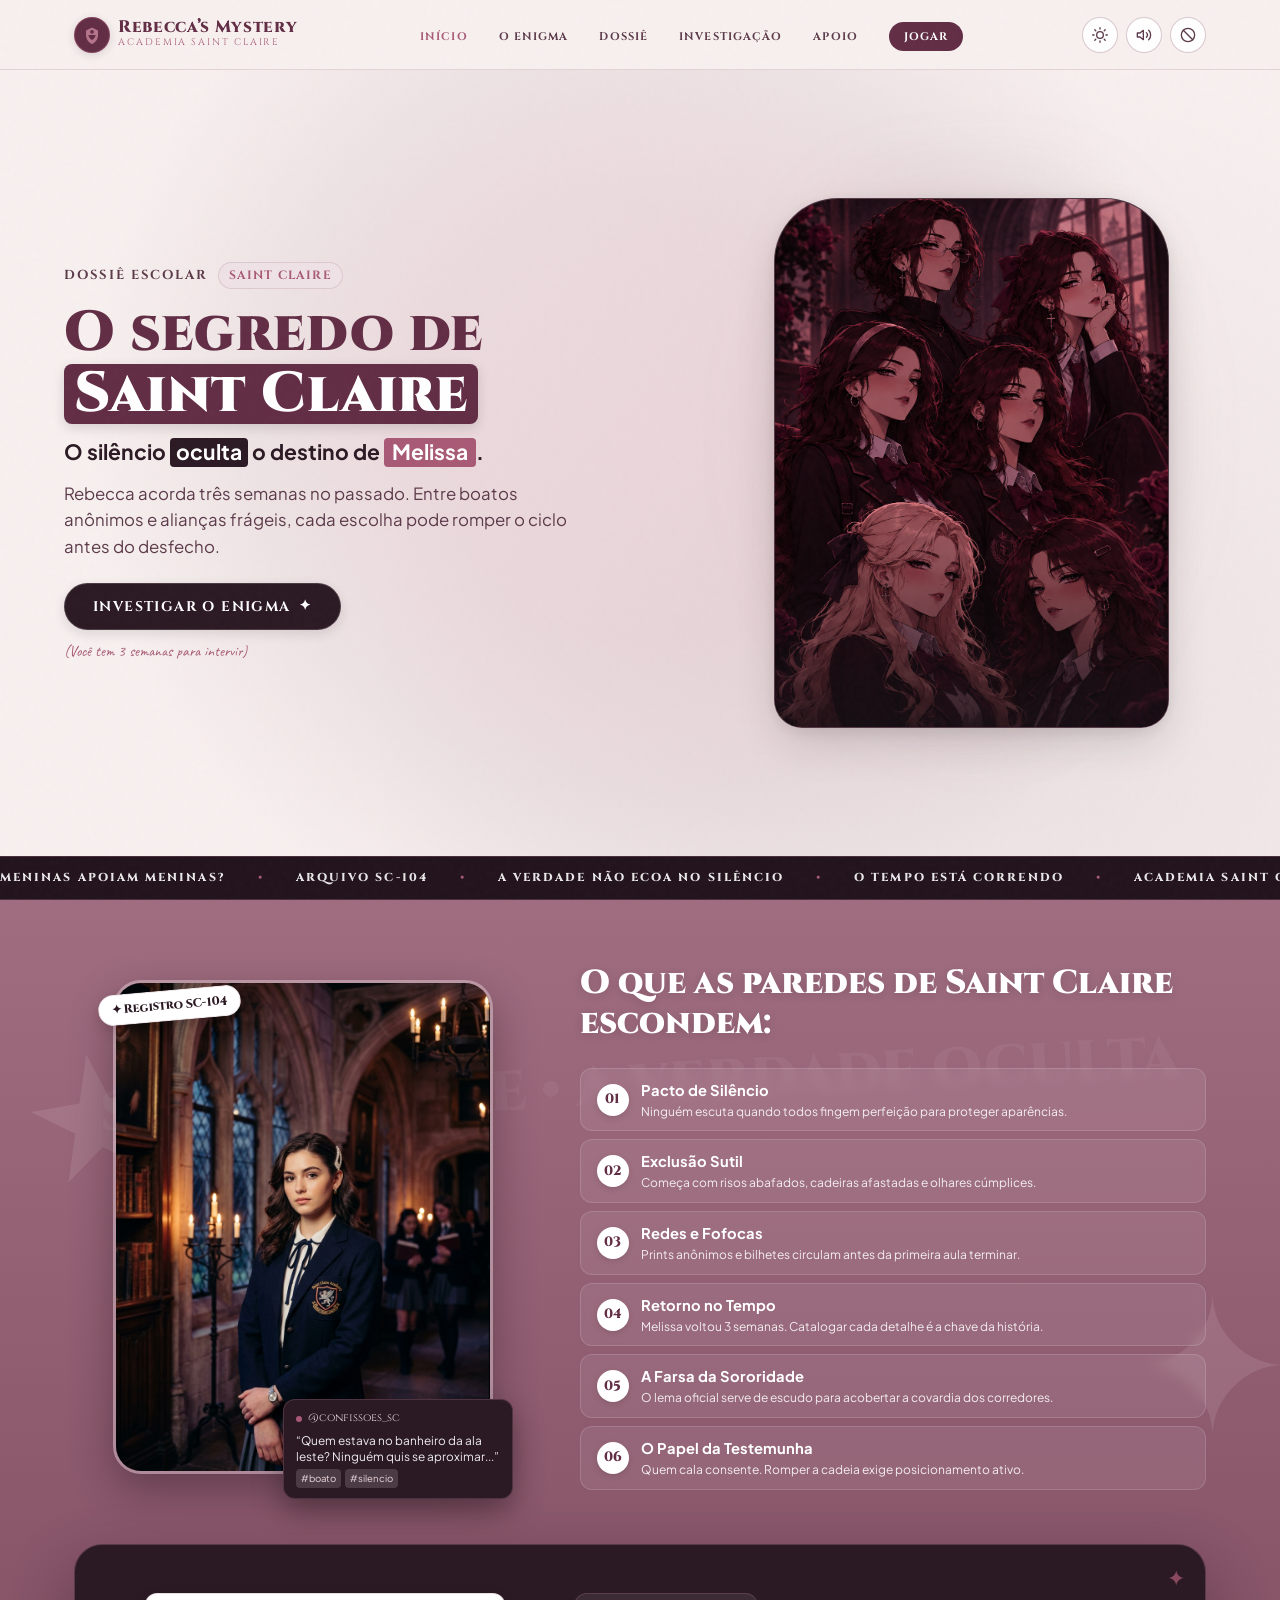
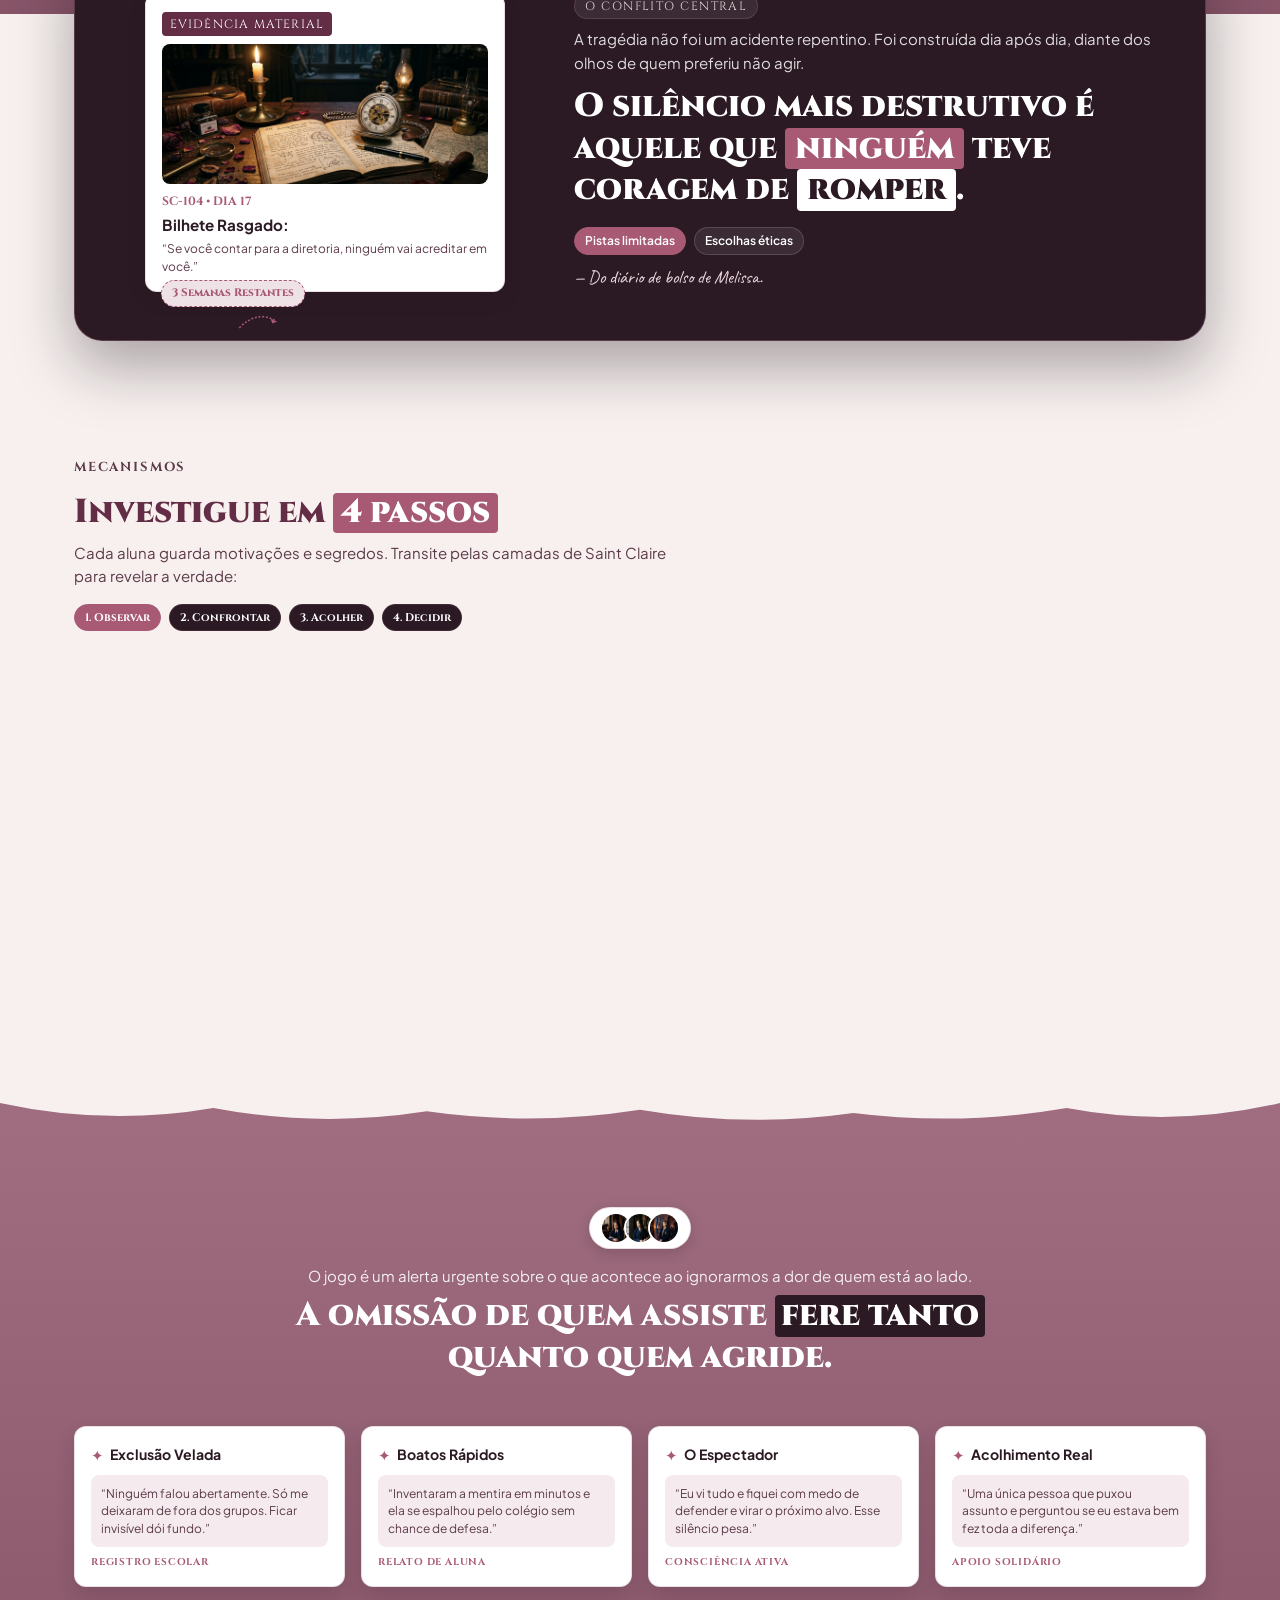
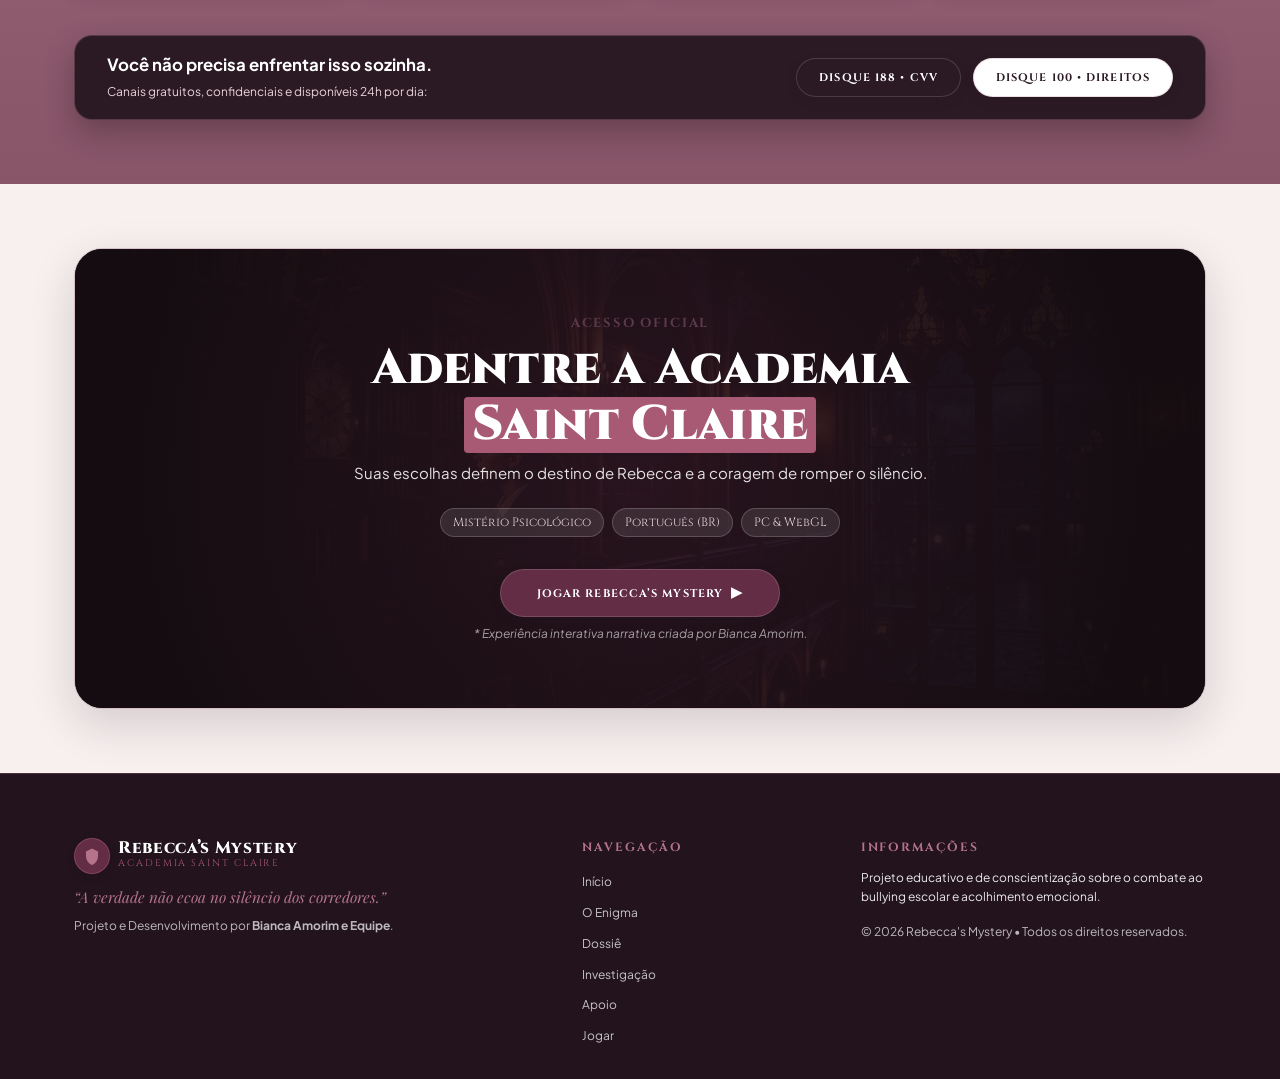
==== commit aaae8eb8: "feat: implement interactive mouse-tracking gradient and redesign hero art frame (prompt 20)" ====
--- a/index.html
+++ b/index.html
@@ -200,17 +200,14 @@
 
         </div>
 
-        <!-- Coluna Direita: Composição Visual Premium — Portal Arquitetônico de Saint Claire (Prompt 19) -->
+        <!-- Coluna Direita: Composição Visual Premium — Key Art dos Personagens (Prompt 20) -->
         <div class="ref-hero-visual-col" id="hero-showcase">
           
           <div class="ref-hero-keyart-portal">
             <!-- Aura Atmosférica Sutil em Vinho e Malva -->
             <div class="ref-hero-portal-glow" aria-hidden="true"></div>
 
-            <!-- Camada de Profundidade / Backplane Arquitetônico Offset -->
-            <div class="ref-hero-portal-backplane" aria-hidden="true"></div>
-
-            <!-- Moldura Principal em Arco Gótico / Key Visual dos Personagens -->
+            <!-- Moldura Principal Refinada / Key Visual dos Personagens -->
             <div class="ref-hero-portal-frame">
               <img src="assets/images/characters/six_characters_hero.png" 
                    alt="As seis alunas e protagonistas da Academia Saint Claire reunidas em Rebecca's Mystery" 
--- a/assets/css/style.css
+++ b/assets/css/style.css
@@ -472,14 +472,32 @@
 .hamburger-line::after { top: 5px; }
 
 /* ==========================================================================
-   SEÇÃO 1 — HERO SECTION (PROMPT 17: REFINAMENTO VISUAL, PESOS EQUILIBRADOS & IMPACTO)
-   Composição preenchida e profissional, com tipografia ampla e imagem de destaque.
+   SEÇÃO 1 — HERO SECTION (PROMPTS 19 & 20: GRADIENT INTERATIVO & KEY ART REFINADA)
+   Iluminação ambiente interativa com mouse tracking suave e apresentação
+   editorial cinematográfica dos seis personagens.
    ========================================================================== */
 .section-hero-ref {
+  --mouse-x: 50%;
+  --mouse-y: 45%;
+  --mouse-speed: 0;
+  position: relative;
   background-color: var(--bg-section-light);
+  /* Fundo com radial gradients multicamadas reativos às coordenadas --mouse-x e --mouse-y */
+  background-image: 
+    radial-gradient(
+      circle at var(--mouse-x) var(--mouse-y),
+      rgba(222, 186, 198, 0.42) 0%,
+      rgba(193, 139, 157, 0.22) 28%,
+      rgba(150, 100, 119, 0.10) 48%,
+      transparent 72%
+    ),
+    radial-gradient(
+      circle at calc(100% - var(--mouse-x) * 0.4) calc(100% - var(--mouse-y) * 0.4),
+      rgba(98, 45, 69, 0.08) 0%,
+      transparent 55%
+    );
   min-height: calc(100vh - var(--header-height) - var(--ticker-height));
   min-height: calc(100svh - var(--header-height) - var(--ticker-height));
-  position: relative;
   margin-top: var(--header-height);
   padding: var(--space-md) var(--space-lg);
   display: flex;
@@ -487,7 +505,24 @@
   justify-content: center;
   overflow: hidden;
   box-sizing: border-box;
-  transition: var(--theme-transition);
+  transition: var(--theme-transition), background-color 0.4s ease;
+}
+
+[data-theme="dark"] .section-hero-ref {
+  background-color: #160F14;
+  background-image: 
+    radial-gradient(
+      circle at var(--mouse-x) var(--mouse-y),
+      rgba(168, 90, 117, 0.28) 0%,
+      rgba(98, 45, 69, 0.20) 30%,
+      rgba(42, 14, 24, 0.12) 52%,
+      transparent 75%
+    ),
+    radial-gradient(
+      circle at calc(100% - var(--mouse-x) * 0.5) calc(100% - var(--mouse-y) * 0.5),
+      rgba(98, 45, 69, 0.18) 0%,
+      transparent 60%
+    );
 }
 
 .ref-hero-grid {
@@ -575,10 +610,9 @@
 }
 
 /* ==========================================================================
-   COLUNA VISUAL HERO — O PORTAL GÓTICO DE SAINT CLAIRE (PROMPT 19)
-   Direção de Arte Premium: Formato em arco arquitetônico inspirado nas abóbadas
-   da Academia Saint Claire, com camadas sutis de profundidade, silhueta em ogiva
-   e valorização integral das seis alunas sem poluição visual.
+   COLUNA VISUAL HERO — KEY ART EDITORIAL DOS PERSONAGENS (PROMPT 20)
+   Moldura elegante e contínua com cantos perfeitamente harmonizados, sombra
+   difusa e natural, acabamento com filete suave e integração perfeita com a iluminação.
    ========================================================================== */
 .ref-hero-visual-col {
   position: relative;
@@ -590,94 +624,94 @@
   z-index: 2;
 }
 
-/* Container do Portal Key Art */
+/* Container da Key Art */
 .ref-hero-keyart-portal {
   position: relative;
   width: 100%;
-  max-width: 390px;
-  height: 525px;
+  max-width: 395px;
+  height: 530px;
   display: flex;
   align-items: center;
   justify-content: center;
 }
 
-/* 1. Aura Atmosférica — Brilho Difuso em Vinho / Malva */
+/* 1. Iluminação Ambiente Suave / Glow Atmosférico Difuso */
 .ref-hero-portal-glow {
   position: absolute;
   top: 50%;
   left: 50%;
-  transform: translate(-50%, -48%);
-  width: 106%;
-  height: 104%;
-  border-radius: 220px 220px 48px 48px;
-  background: radial-gradient(ellipse at 50% 40%, rgba(168, 90, 117, 0.32) 0%, rgba(98, 45, 69, 0.15) 55%, transparent 75%);
-  filter: blur(44px);
+  transform: translate(-50%, -50%);
+  width: 110%;
+  height: 108%;
+  border-radius: 40px;
+  background: radial-gradient(
+    ellipse at 50% 45%, 
+    rgba(193, 139, 157, 0.28) 0%, 
+    rgba(150, 100, 119, 0.14) 45%, 
+    transparent 72%
+  );
+  filter: blur(36px);
   pointer-events: none;
   z-index: 0;
-  transition: var(--theme-transition);
+  transition: opacity 0.4s ease, filter 0.4s ease;
 }
 
 [data-theme="dark"] .ref-hero-portal-glow {
-  background: radial-gradient(ellipse at 50% 40%, rgba(168, 90, 117, 0.42) 0%, rgba(98, 45, 69, 0.26) 55%, transparent 78%);
-  filter: blur(52px);
-}
-
-/* 2. Camada Traseira (Backplane Arquitetônico Offset em Camadas Sutis) */
-.ref-hero-portal-backplane {
-  position: absolute;
-  top: 0;
-  left: 0;
+  background: radial-gradient(
+    ellipse at 50% 45%, 
+    rgba(168, 90, 117, 0.35) 0%, 
+    rgba(98, 45, 69, 0.22) 50%, 
+    transparent 76%
+  );
+  filter: blur(44px);
+}
+
+/* 2. Moldura Principal Refinada — Formato Editorial com Curvatura Elegante */
+.ref-hero-portal-frame {
+  position: relative;
   width: 100%;
   height: 100%;
-  border-radius: 220px 220px 32px 32px;
-  background: linear-gradient(155deg, rgba(98, 45, 69, 0.40) 0%, rgba(42, 14, 24, 0.65) 100%);
-  border: 1.5px solid rgba(193, 139, 157, 0.30);
-  transform: translate(14px, 14px);
-  box-shadow: 0 20px 40px rgba(22, 15, 20, 0.20);
-  pointer-events: none;
-  z-index: 1;
-  transition: transform 0.45s cubic-bezier(0.16, 1, 0.3, 1), border-color 0.4s ease, box-shadow 0.4s ease;
-}
-
-[data-theme="dark"] .ref-hero-portal-backplane {
-  background: linear-gradient(155deg, rgba(98, 45, 69, 0.55) 0%, rgba(22, 15, 20, 0.85) 100%);
-  border-color: rgba(193, 139, 157, 0.25);
-  box-shadow: 0 24px 48px rgba(0, 0, 0, 0.45);
-}
-
-/* 3. Moldura Principal em Arco Gótico (Saint Claire Cathedral Arch) */
-.ref-hero-portal-frame {
-  position: relative;
-  width: 100%;
-  height: 100%;
-  border-radius: 220px 220px 28px 28px;
+  /* Formato orgânico e sofisticado: topo suavemente abobadado e cantos elegantes */
+  border-radius: 64px 64px 28px 28px;
   overflow: hidden;
   z-index: 2;
-  border: 1.5px solid rgba(193, 139, 157, 0.42);
-  background: linear-gradient(180deg, #2A1521 0%, #160F14 100%);
+  /* Borda ultrafina e sutil em rosa antigo / malva */
+  border: 1px solid rgba(193, 139, 157, 0.35);
+  background: #1A1017;
+  /* Sombra difusa, leve e natural sem blocos deslocados pesados */
   box-shadow: 
-    0 24px 50px -10px rgba(22, 15, 20, 0.35),
-    0 4px 14px rgba(22, 15, 20, 0.12),
-    inset 0 1px 0 rgba(255, 255, 255, 0.18),
-    inset 0 0 0 1px rgba(193, 139, 157, 0.15);
-  transition: transform 0.45s cubic-bezier(0.16, 1, 0.3, 1), box-shadow 0.45s ease, border-color 0.45s ease;
+    0 18px 45px -8px rgba(43, 25, 35, 0.18),
+    0 4px 16px rgba(43, 25, 35, 0.08),
+    inset 0 1px 0 rgba(255, 255, 255, 0.15),
+    inset 0 0 0 1px rgba(193, 139, 157, 0.12);
+  transition: transform 0.45s cubic-bezier(0.16, 1, 0.3, 1), box-shadow 0.45s ease, border-color 0.4s ease;
   will-change: transform;
 }
 
-/* Microinteração de Profundidade Suave ao Passar o Mouse */
+[data-theme="dark"] .ref-hero-portal-frame {
+  border-color: rgba(193, 139, 157, 0.28);
+  box-shadow: 
+    0 22px 55px -10px rgba(0, 0, 0, 0.55),
+    0 6px 20px rgba(0, 0, 0, 0.25),
+    inset 0 1px 0 rgba(255, 255, 255, 0.10),
+    inset 0 0 0 1px rgba(193, 139, 157, 0.18);
+}
+
+/* Microinteração de profundidade suave e fluida */
 .ref-hero-keyart-portal:hover .ref-hero-portal-frame {
-  transform: translateY(-6px);
-  border-color: rgba(193, 139, 157, 0.65);
+  transform: translateY(-5px);
+  border-color: rgba(193, 139, 157, 0.55);
   box-shadow: 
-    0 30px 60px -10px rgba(22, 15, 20, 0.45),
-    0 8px 20px rgba(98, 45, 69, 0.25),
-    inset 0 1px 0 rgba(255, 255, 255, 0.28),
-    inset 0 0 0 1px rgba(193, 139, 157, 0.30);
-}
-
-.ref-hero-keyart-portal:hover .ref-hero-portal-backplane {
-  transform: translate(16px, 16px);
+    0 26px 55px -10px rgba(43, 25, 35, 0.24),
+    0 8px 24px rgba(98, 45, 69, 0.16),
+    inset 0 1px 0 rgba(255, 255, 255, 0.22);
+}
+
+[data-theme="dark"] .ref-hero-keyart-portal:hover .ref-hero-portal-frame {
   border-color: rgba(193, 139, 157, 0.45);
+  box-shadow: 
+    0 30px 65px -10px rgba(0, 0, 0, 0.65),
+    0 10px 28px rgba(98, 45, 69, 0.25);
 }
 
 /* Imagem Original das Seis Alunas — Enquadramento e Presença */
@@ -691,7 +725,7 @@
 }
 
 .ref-hero-keyart-portal:hover .ref-hero-portal-img {
-  transform: scale(1.03);
+  transform: scale(1.025);
 }
 
 /* Fusão Cinematográfica na Base — Transição Suave */
@@ -702,9 +736,9 @@
   background: linear-gradient(
     180deg, 
     rgba(22, 15, 20, 0) 0%, 
-    rgba(22, 15, 20, 0) 58%, 
-    rgba(22, 15, 20, 0.38) 78%, 
-    rgba(22, 15, 20, 0.88) 100%
+    rgba(22, 15, 20, 0) 60%, 
+    rgba(22, 15, 20, 0.35) 80%, 
+    rgba(22, 15, 20, 0.82) 100%
   );
 }
 
@@ -2107,8 +2141,7 @@
   .ref-hero-action-row { justify-content: center; }
   .ref-hero-visual-col { max-width: 380px; margin: 0 auto; }
   .ref-hero-keyart-portal { max-width: 360px; height: 490px; }
-  .ref-hero-portal-backplane { border-radius: 200px 200px 28px 28px; transform: translate(11px, 11px); }
-  .ref-hero-portal-frame { border-radius: 200px 200px 24px 24px; }
+  .ref-hero-portal-frame { border-radius: 56px 56px 24px 24px; }
   .ref-hero-portal-img { object-position: center 8%; }
   .pink-grid-container { grid-template-columns: 1fr; gap: var(--space-xl); }
   .dark-panel-grid { grid-template-columns: 1fr; gap: var(--space-xl); }
@@ -2148,8 +2181,7 @@
   /* Hero Key Art em Tablets e Dispositivos Médios */
   .ref-hero-visual-col { max-width: 340px; margin: 0 auto; }
   .ref-hero-keyart-portal { max-width: 330px; height: 450px; }
-  .ref-hero-portal-backplane { border-radius: 180px 180px 24px 24px; transform: translate(9px, 9px); }
-  .ref-hero-portal-frame { border-radius: 180px 180px 20px 20px; }
+  .ref-hero-portal-frame { border-radius: 48px 48px 20px 20px; }
   .ref-hero-portal-img { object-position: center 8%; }
   .phone-callout-tag { display: none; }
 }
@@ -2160,8 +2192,7 @@
   /* Hero Key Art em Telas Pequenas */
   .ref-hero-visual-col { max-width: 290px; margin: 0 auto; }
   .ref-hero-keyart-portal { max-width: 280px; height: 390px; }
-  .ref-hero-portal-backplane { border-radius: 150px 150px 20px 20px; transform: translate(6px, 6px); }
-  .ref-hero-portal-frame { border-radius: 150px 150px 18px 18px; }
+  .ref-hero-portal-frame { border-radius: 40px 40px 18px 18px; }
   .ref-hero-portal-img { object-position: center 6%; }
 
   .nav-link--cta { margin-left: 0; }
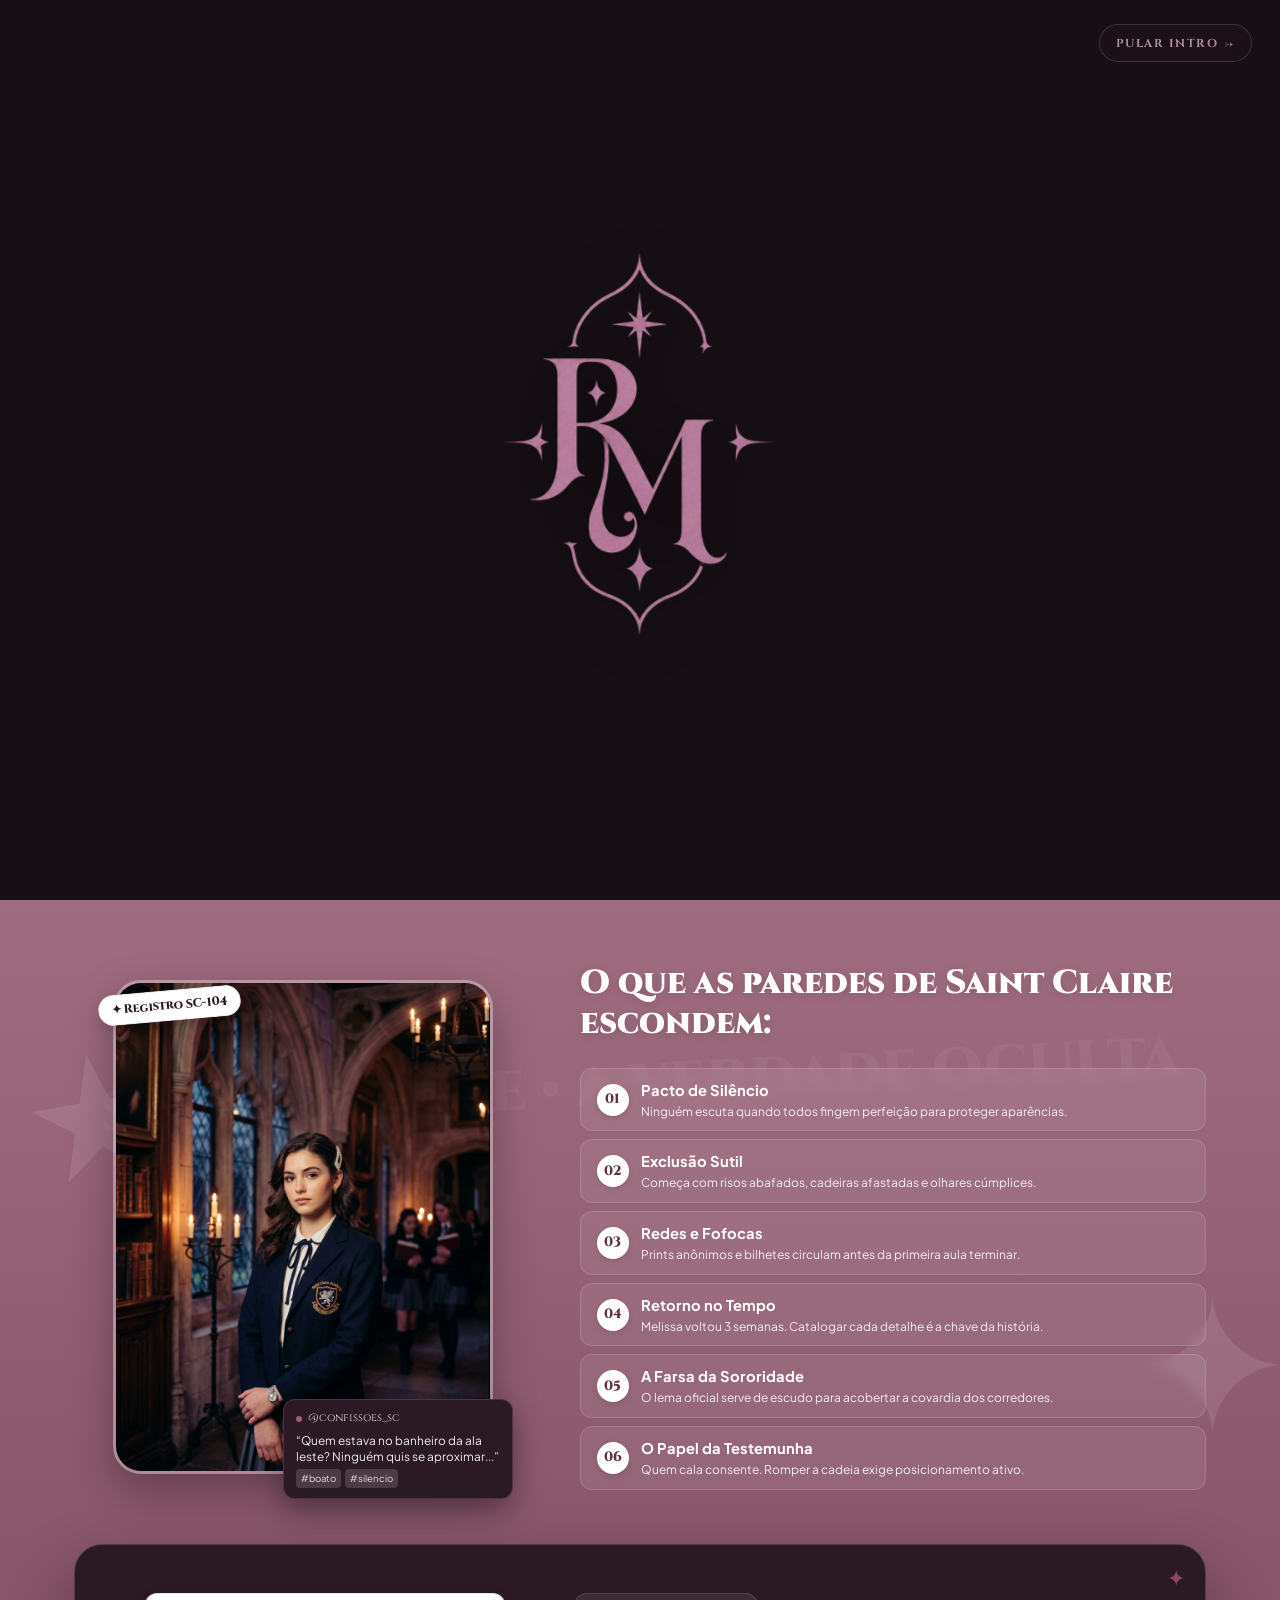
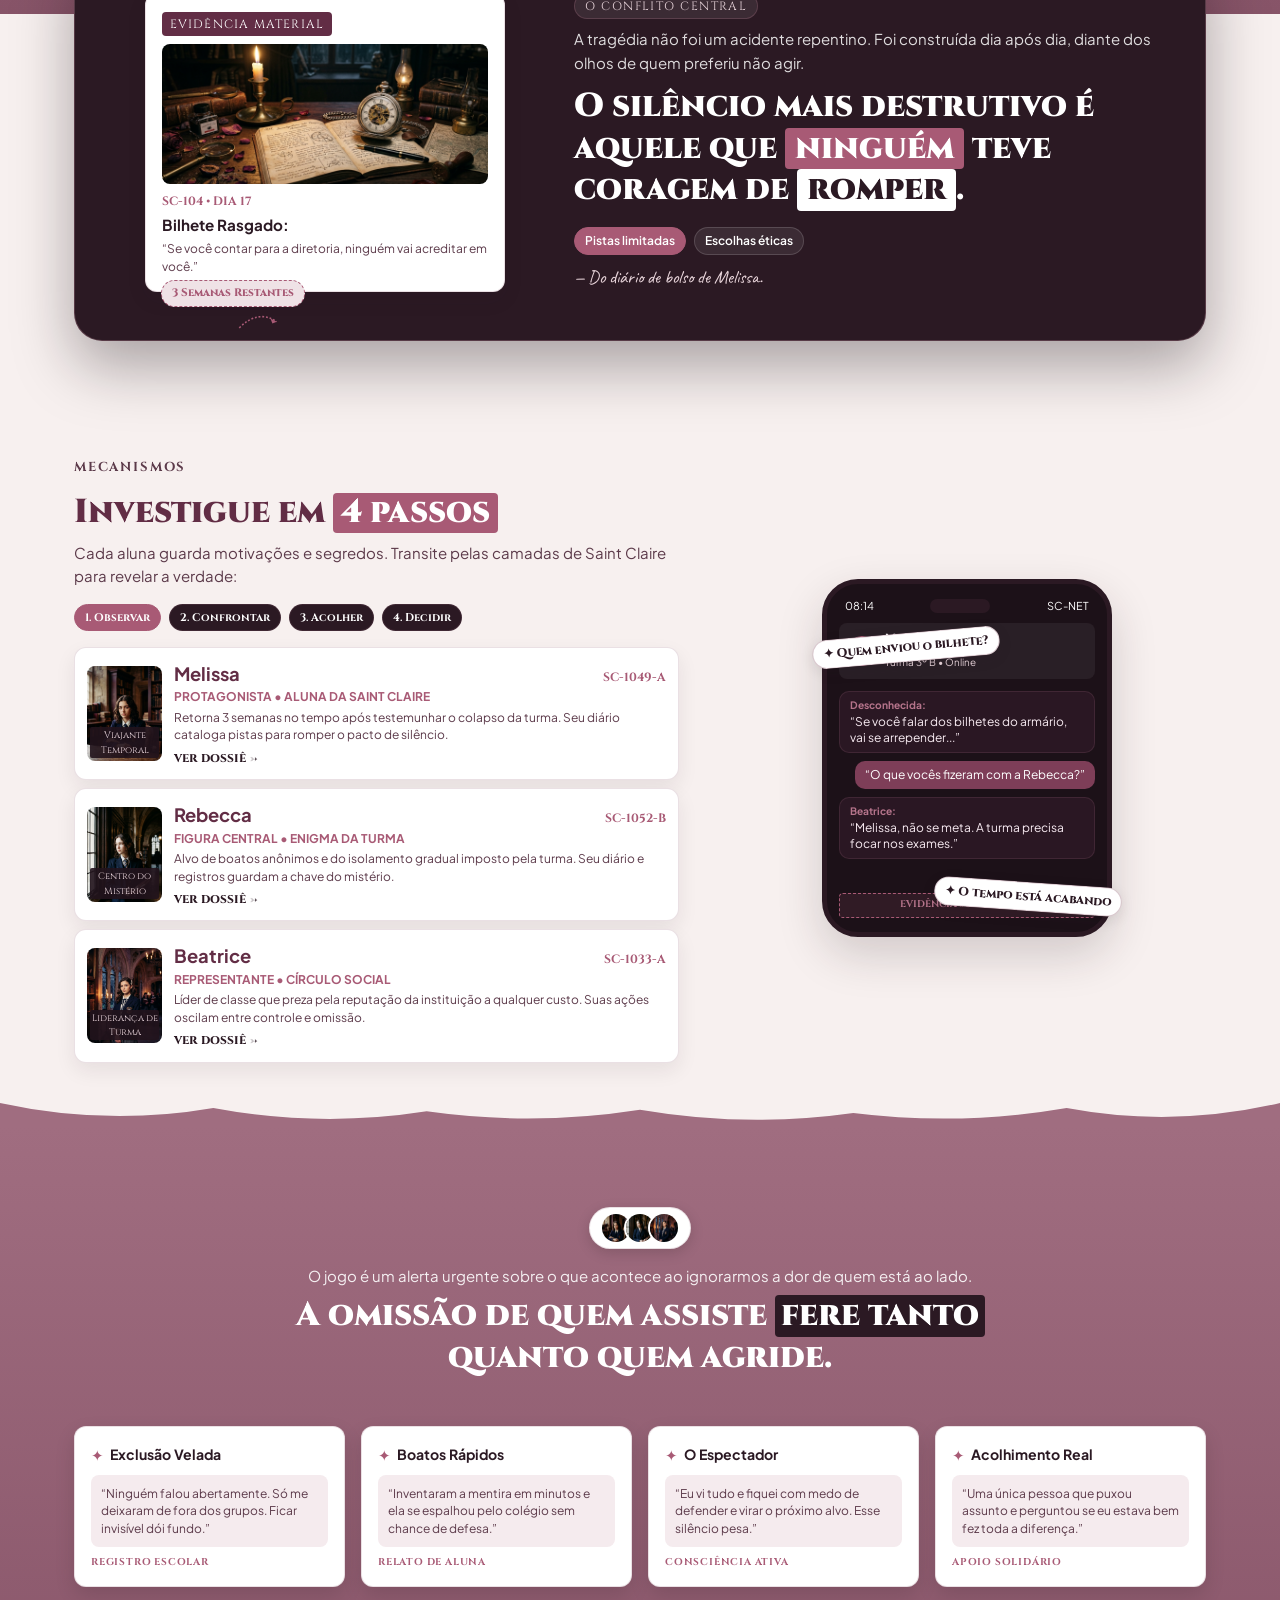
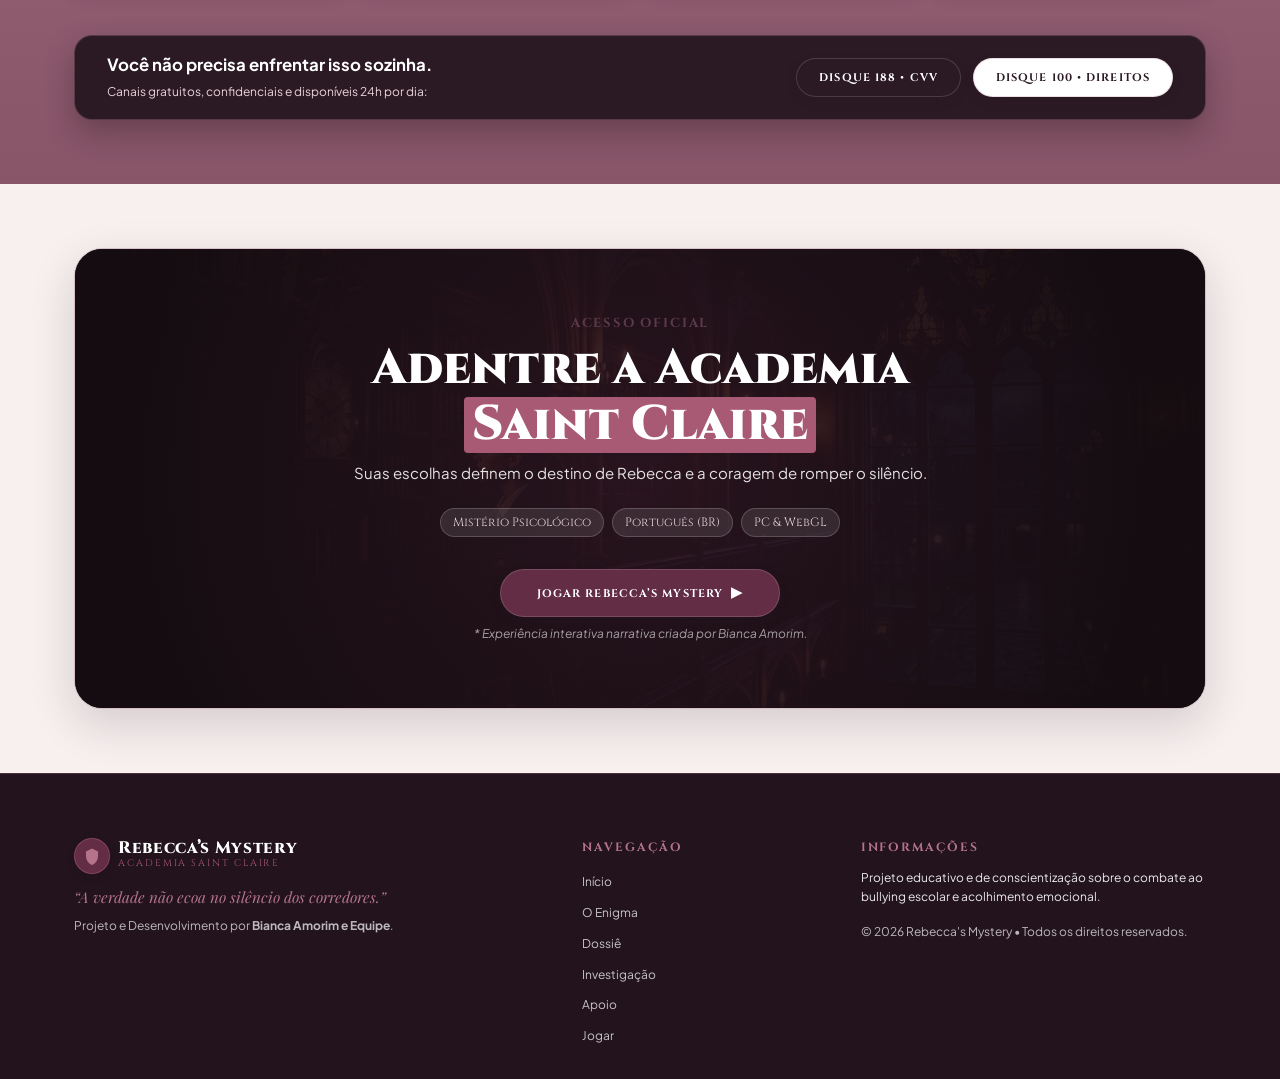
==== commit a99d3703: "docs: update official wiki domain and game project links" ====
--- a/index.html
+++ b/index.html
@@ -3,9 +3,12 @@
 <head>
   <meta charset="UTF-8">
   <meta name="viewport" content="width=device-width, initial-scale=1.0">
-  <meta name="description" content="Rebecca's Mystery — Uma experiência narrativa de investigação psicológica, manipulação e segredos na Academia Saint Claire.">
+  <meta name="description" content="Rebecca's Mystery — Wiki oficial e experiência narrativa de investigação psicológica, manipulação e segredos na Academia Saint Claire.">
   <meta name="theme-color" content="#2B1923">
-  <title>Rebecca's Mystery — Academia Saint Claire</title>
+  <link rel="canonical" href="https://rebeccas-mystery-wiki.vercel.app/">
+  <meta property="og:url" content="https://rebeccas-mystery-wiki.vercel.app/">
+  <meta property="og:title" content="Rebecca's Mystery — Wiki Oficial">
+  <title>Rebecca's Mystery — Wiki Oficial | Academia Saint Claire</title>
 
   <!-- Favicon Oficial RM -->
   <link rel="icon" type="image/svg+xml" href="data:image/svg+xml,<svg xmlns='http://www.w3.org/2000/svg' viewBox='0 0 100 100'><circle cx='50' cy='50' r='46' fill='%231a0612' stroke='%23D94689' stroke-width='6'/><text x='50' y='64' font-family='Georgia,serif' font-size='42' font-weight='bold' fill='%23D94689' text-anchor='middle'>RM</text></svg>">
@@ -730,14 +733,18 @@
           </p>
         </div>
         <div style="background: rgba(38, 12, 29, 0.45); border: 1px solid rgba(255, 255, 255, 0.15); border-radius: var(--radius-md); padding: var(--space-md); margin-bottom: var(--space-md);">
-          <h5 style="font-family: var(--font-display); font-size: 0.75rem; color: var(--color-rose-aged); text-transform: uppercase; letter-spacing: 0.14em; margin-bottom: 6px;">Instrução de Integração:</h5>
+          <h5 style="font-family: var(--font-display); font-size: 0.75rem; color: var(--color-rose-aged); text-transform: uppercase; letter-spacing: 0.14em; margin-bottom: 6px;">Projeto Paralelo do Jogo:</h5>
           <p style="font-size: var(--font-size-aux); color: var(--text-light-muted); line-height: 1.5; margin-bottom: 0;">
-            O botão <strong>#btn-play-action</strong> está pronto para conectar diretamente à build do jogo (Itch.io, Steam, WebGL ou executável).
+            Você está navegando na <strong>Wiki Oficial de Rebecca’s Mystery</strong>. O jogo completo pode ser acessado diretamente no link do projeto paralelo.
           </p>
         </div>
-        <div style="display: flex; justify-content: center;">
-          <button type="button" class="ref-btn-pill ref-btn-pill--dark" onclick="document.getElementById('play-modal').classList.remove('open'); document.body.style.overflow = '';">
-            Continuar Explorando
+        <div style="display: flex; gap: var(--space-sm); justify-content: center; flex-wrap: wrap;">
+          <a href="https://rebeccasmystery.vercel.app/" target="_blank" rel="noopener noreferrer" class="ref-btn-pill ref-btn-pill--dark">
+            <span>Acessar o Jogo</span>
+            <span class="ref-btn-icon">↗</span>
+          </a>
+          <button type="button" class="ref-btn-pill ref-btn-pill--light" onclick="document.getElementById('play-modal').classList.remove('open'); document.body.style.overflow = '';">
+            Continuar na Wiki
           </button>
         </div>
       </div>
--- a/assets/css/style.css
+++ b/assets/css/style.css
@@ -480,19 +480,20 @@
   --mouse-x: 50%;
   --mouse-y: 45%;
   --mouse-speed: 0;
+  --hero-parallax-bg: 0px;
   position: relative;
   background-color: var(--bg-section-light);
-  /* Fundo com radial gradients multicamadas reativos às coordenadas --mouse-x e --mouse-y */
+  /* Fundo com radial gradients multicamadas reativos às coordenadas --mouse-x, --mouse-y e scroll parallax */
   background-image: 
     radial-gradient(
-      circle at var(--mouse-x) var(--mouse-y),
+      circle at var(--mouse-x) calc(var(--mouse-y) + var(--hero-parallax-bg)),
       rgba(222, 186, 198, 0.42) 0%,
       rgba(193, 139, 157, 0.22) 28%,
       rgba(150, 100, 119, 0.10) 48%,
       transparent 72%
     ),
     radial-gradient(
-      circle at calc(100% - var(--mouse-x) * 0.4) calc(100% - var(--mouse-y) * 0.4),
+      circle at calc(100% - var(--mouse-x) * 0.4) calc(100% - var(--mouse-y) * 0.4 - var(--hero-parallax-bg) * 0.5),
       rgba(98, 45, 69, 0.08) 0%,
       transparent 55%
     );
@@ -512,14 +513,14 @@
   background-color: #160F14;
   background-image: 
     radial-gradient(
-      circle at var(--mouse-x) var(--mouse-y),
+      circle at var(--mouse-x) calc(var(--mouse-y) + var(--hero-parallax-bg)),
       rgba(168, 90, 117, 0.28) 0%,
       rgba(98, 45, 69, 0.20) 30%,
       rgba(42, 14, 24, 0.12) 52%,
       transparent 75%
     ),
     radial-gradient(
-      circle at calc(100% - var(--mouse-x) * 0.5) calc(100% - var(--mouse-y) * 0.5),
+      circle at calc(100% - var(--mouse-x) * 0.5) calc(100% - var(--mouse-y) * 0.5 - var(--hero-parallax-bg) * 0.5),
       rgba(98, 45, 69, 0.18) 0%,
       transparent 60%
     );
@@ -539,6 +540,7 @@
 }
 
 .ref-hero-text-col {
+  --hero-text-y: 0px;
   display: flex;
   flex-direction: column;
   align-items: flex-start;
@@ -546,6 +548,8 @@
   max-width: 540px;
   width: 100%;
   min-width: 0;
+  transform: translate3d(0, var(--hero-text-y), 0);
+  will-change: transform;
 }
 
 .ref-lead-tag {
@@ -626,6 +630,8 @@
 
 /* Container da Key Art */
 .ref-hero-keyart-portal {
+  --hero-portal-y: 0px;
+  --hero-portal-scale: 1;
   position: relative;
   width: 100%;
   max-width: 395px;
@@ -633,14 +639,17 @@
   display: flex;
   align-items: center;
   justify-content: center;
+  transform: translate3d(0, var(--hero-portal-y), 0) scale(var(--hero-portal-scale));
+  will-change: transform;
 }
 
 /* 1. Iluminação Ambiente Suave / Glow Atmosférico Difuso */
 .ref-hero-portal-glow {
+  --hero-glow-y: 0px;
   position: absolute;
   top: 50%;
   left: 50%;
-  transform: translate(-50%, -50%);
+  transform: translate(-50%, calc(-50% + var(--hero-glow-y)));
   width: 110%;
   height: 108%;
   border-radius: 40px;
@@ -654,6 +663,7 @@
   pointer-events: none;
   z-index: 0;
   transition: opacity 0.4s ease, filter 0.4s ease;
+  will-change: transform;
 }
 
 [data-theme="dark"] .ref-hero-portal-glow {
@@ -716,16 +726,20 @@
 
 /* Imagem Original das Seis Alunas — Enquadramento e Presença */
 .ref-hero-portal-img {
+  --hero-img-y: 0px;
+  --hero-img-scale: 1;
   width: 100%;
   height: 100%;
   object-fit: cover;
   object-position: center 8%;
   display: block;
+  transform: translate3d(0, var(--hero-img-y), 0) scale(var(--hero-img-scale));
   transition: transform 0.65s cubic-bezier(0.16, 1, 0.3, 1);
+  will-change: transform;
 }
 
 .ref-hero-keyart-portal:hover .ref-hero-portal-img {
-  transform: scale(1.025);
+  transform: translate3d(0, var(--hero-img-y), 0) scale(calc(var(--hero-img-scale) * 1.025));
 }
 
 /* Fusão Cinematográfica na Base — Transição Suave */
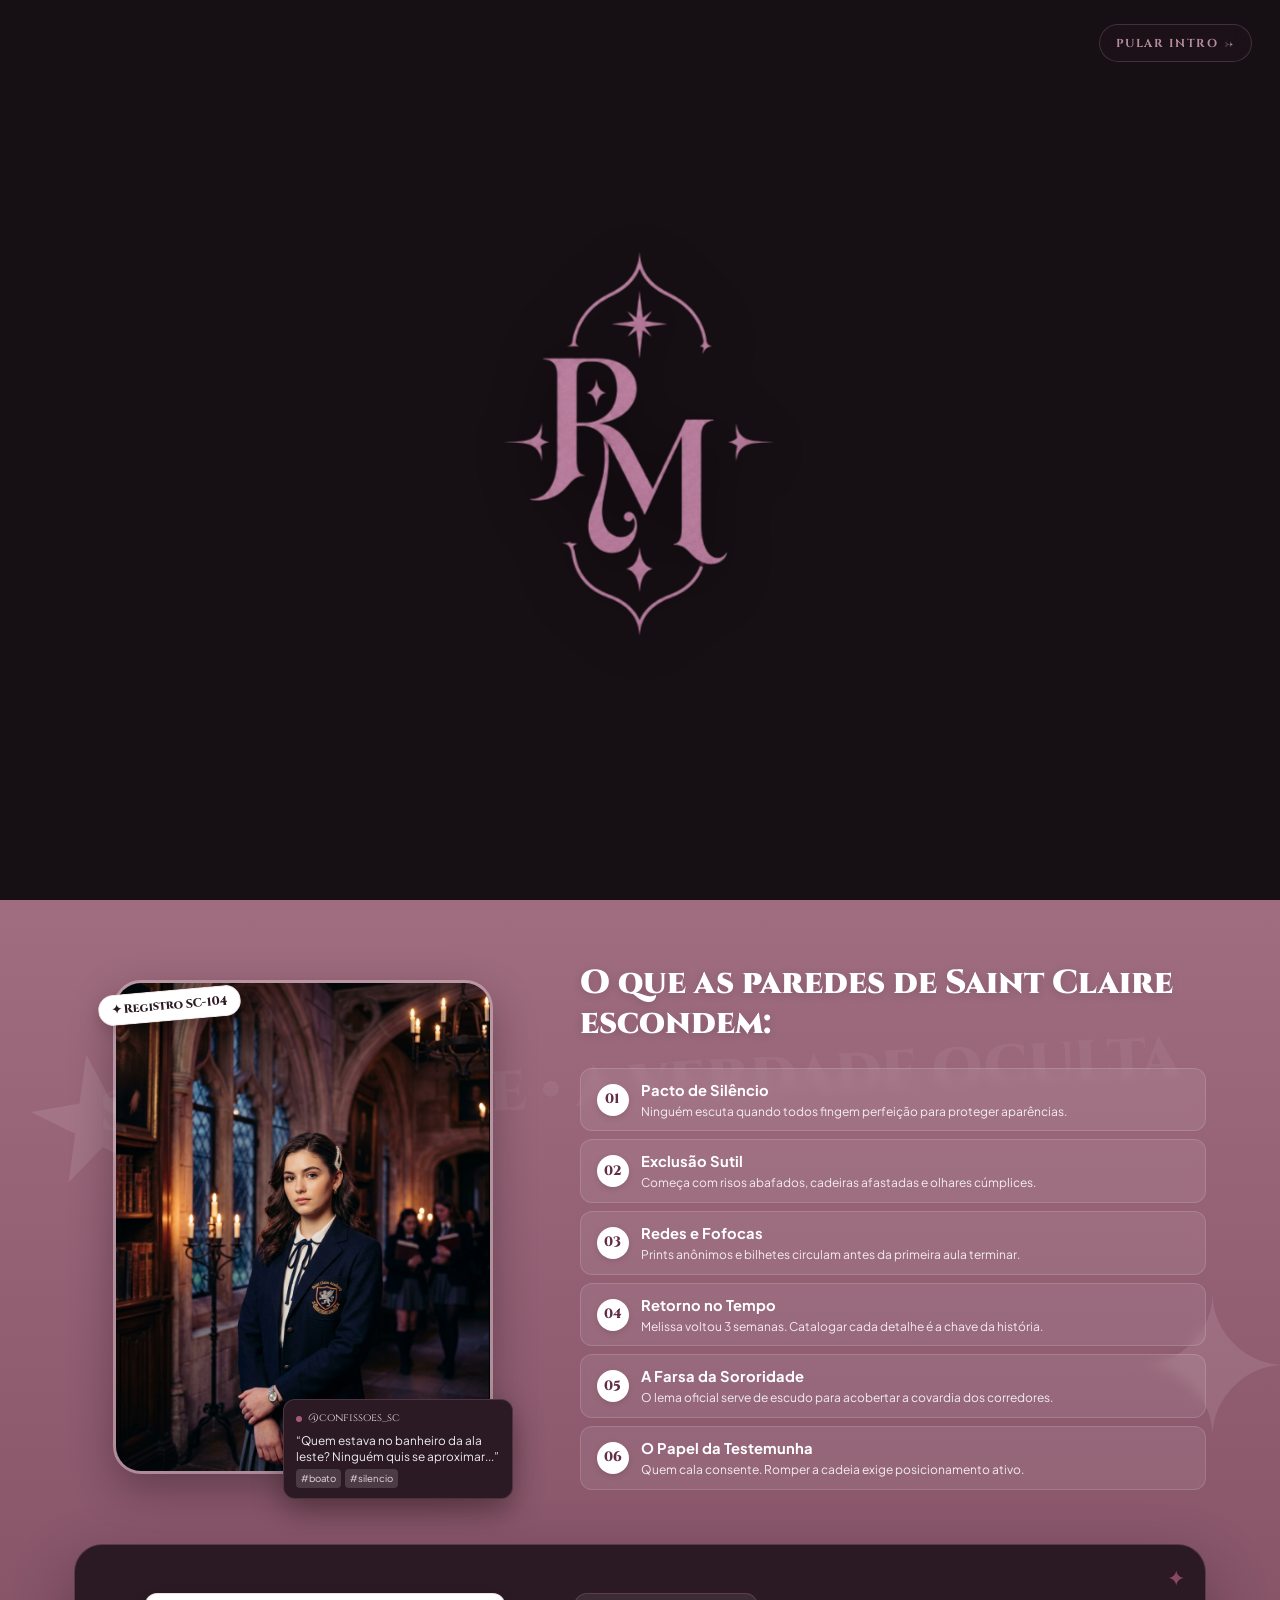
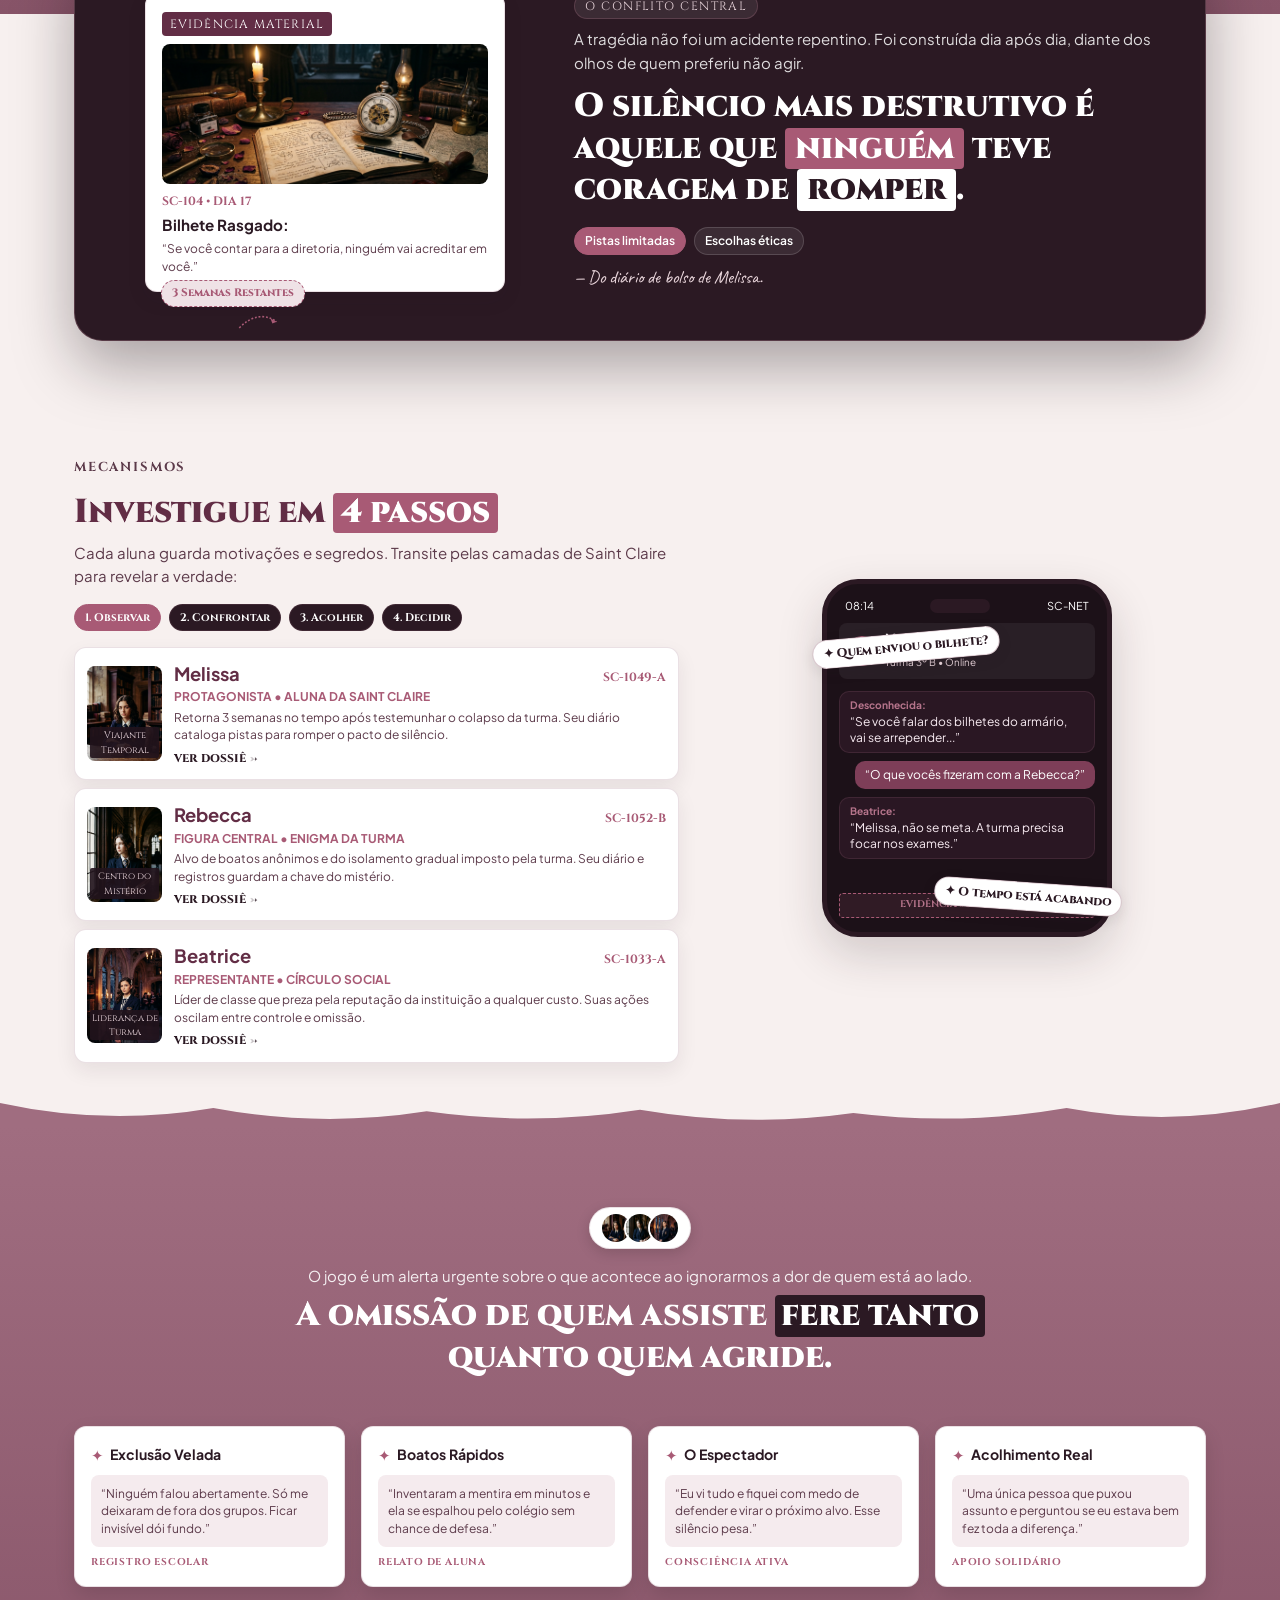
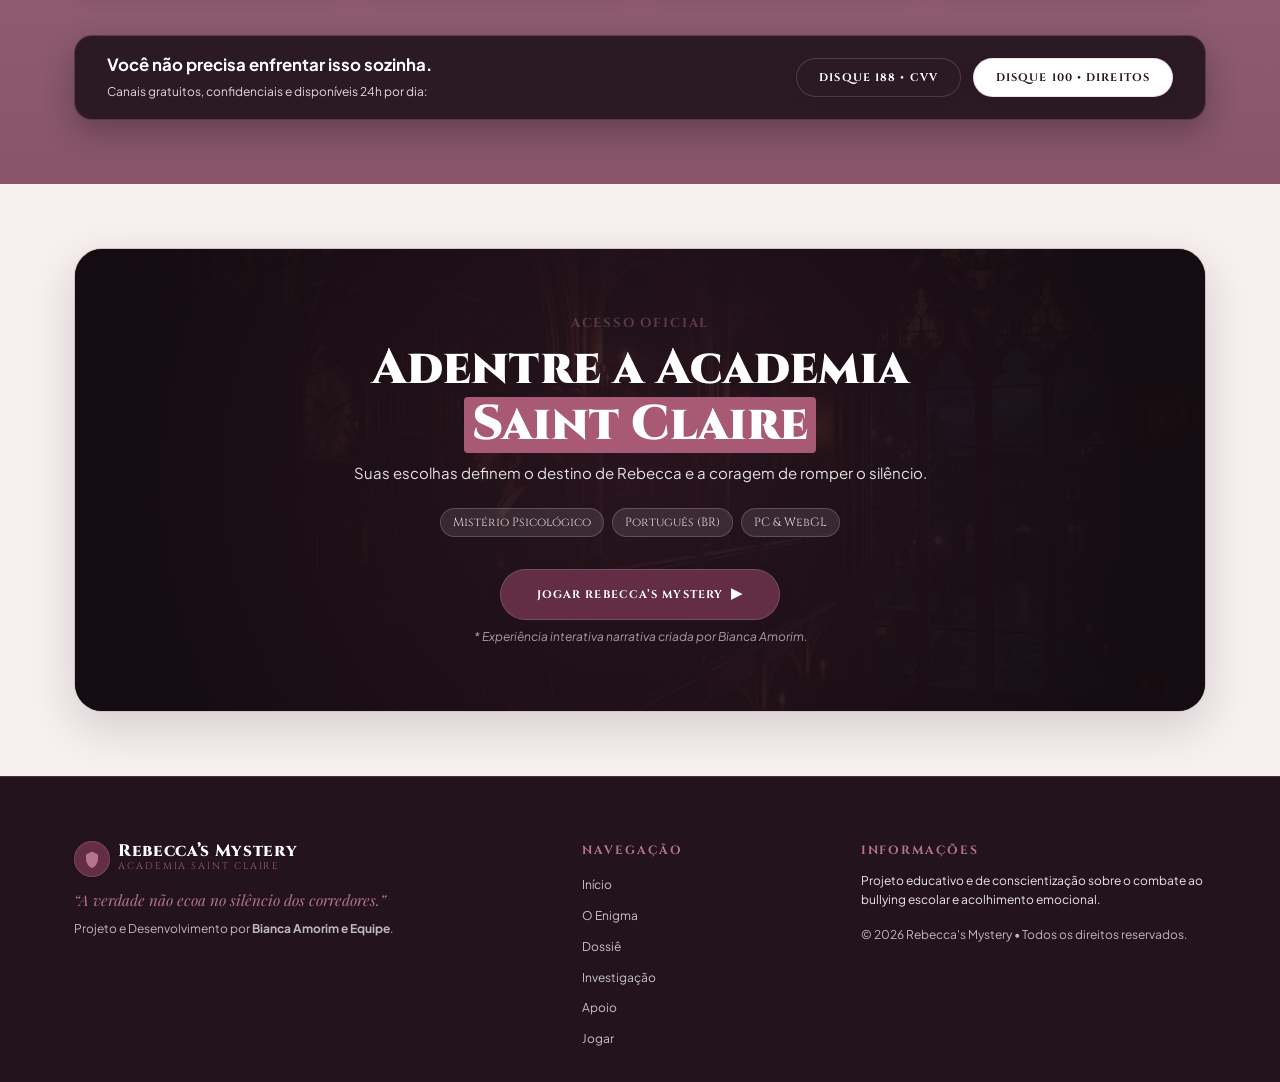
==== commit 1dc3fb10: "feat: direct play link to game project and 4 horizontal parallax demo models" ====
--- a/index.html
+++ b/index.html
@@ -633,10 +633,10 @@
             </div>
 
             <div class="play-btn-cluster">
-              <button type="button" class="ref-btn-pill ref-btn-pill--pink btn-play-large" id="btn-play-action">
+              <a href="https://rebeccasmystery.vercel.app/" target="_blank" rel="noopener noreferrer" class="ref-btn-pill ref-btn-pill--pink btn-play-large" id="btn-play-action">
                 <span>Jogar Rebecca’s Mystery</span>
                 <span class="ref-btn-icon">▶</span>
-              </button>
+              </a>
               <small class="play-notice-text">* Experiência interativa narrativa criada por Bianca Amorim.</small>
             </div>
           </div>
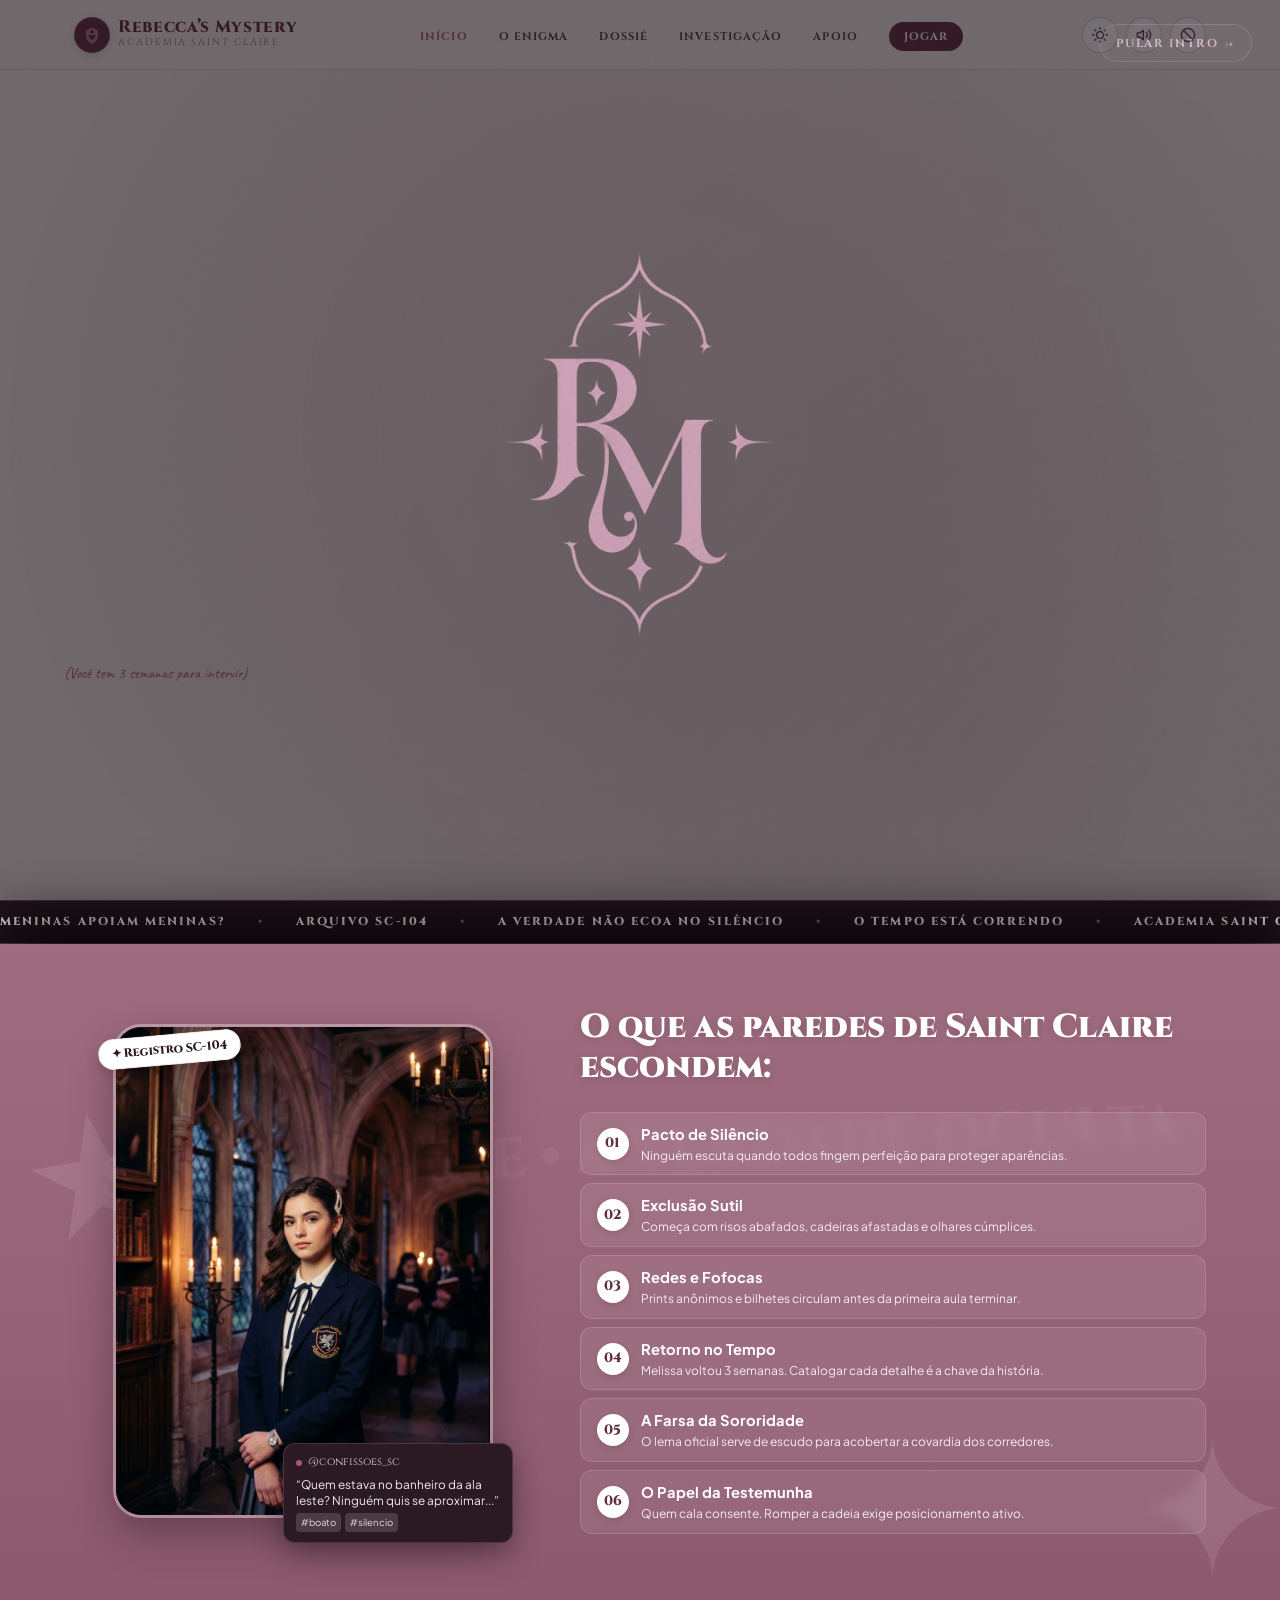
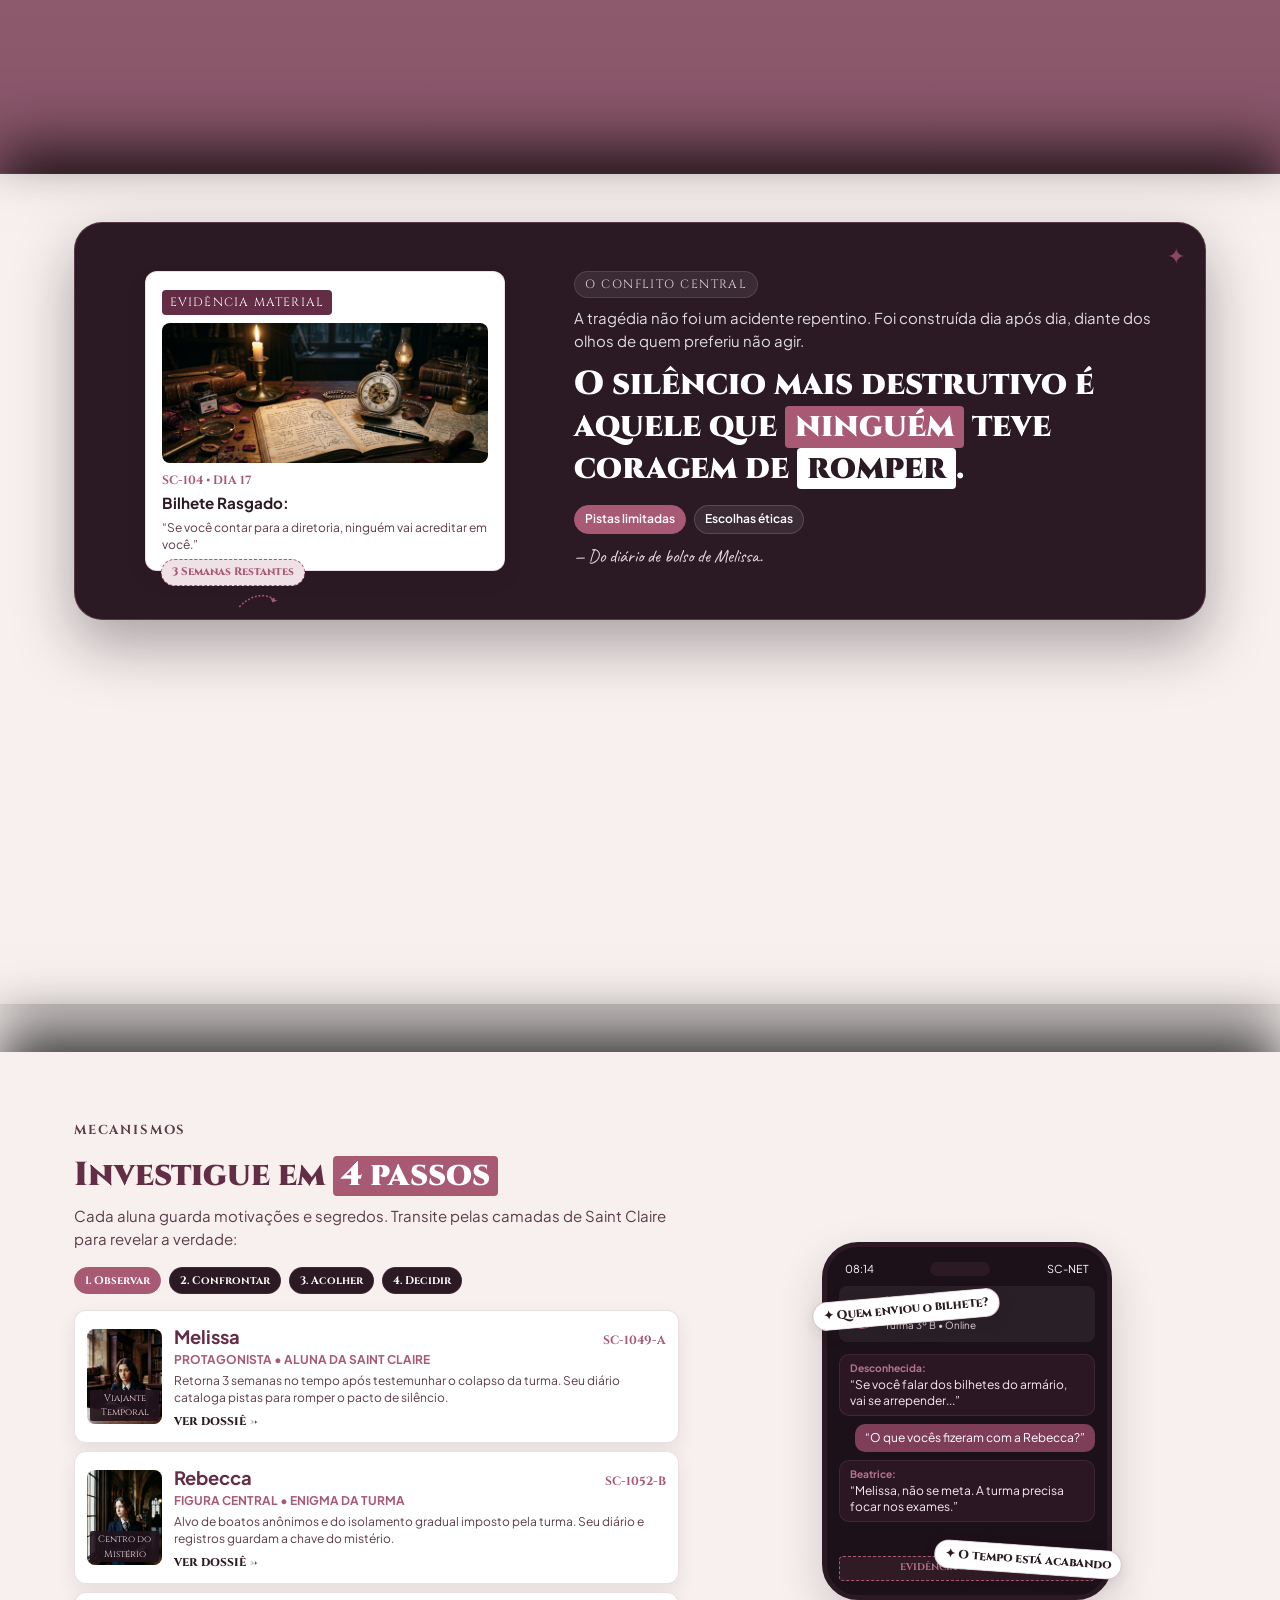
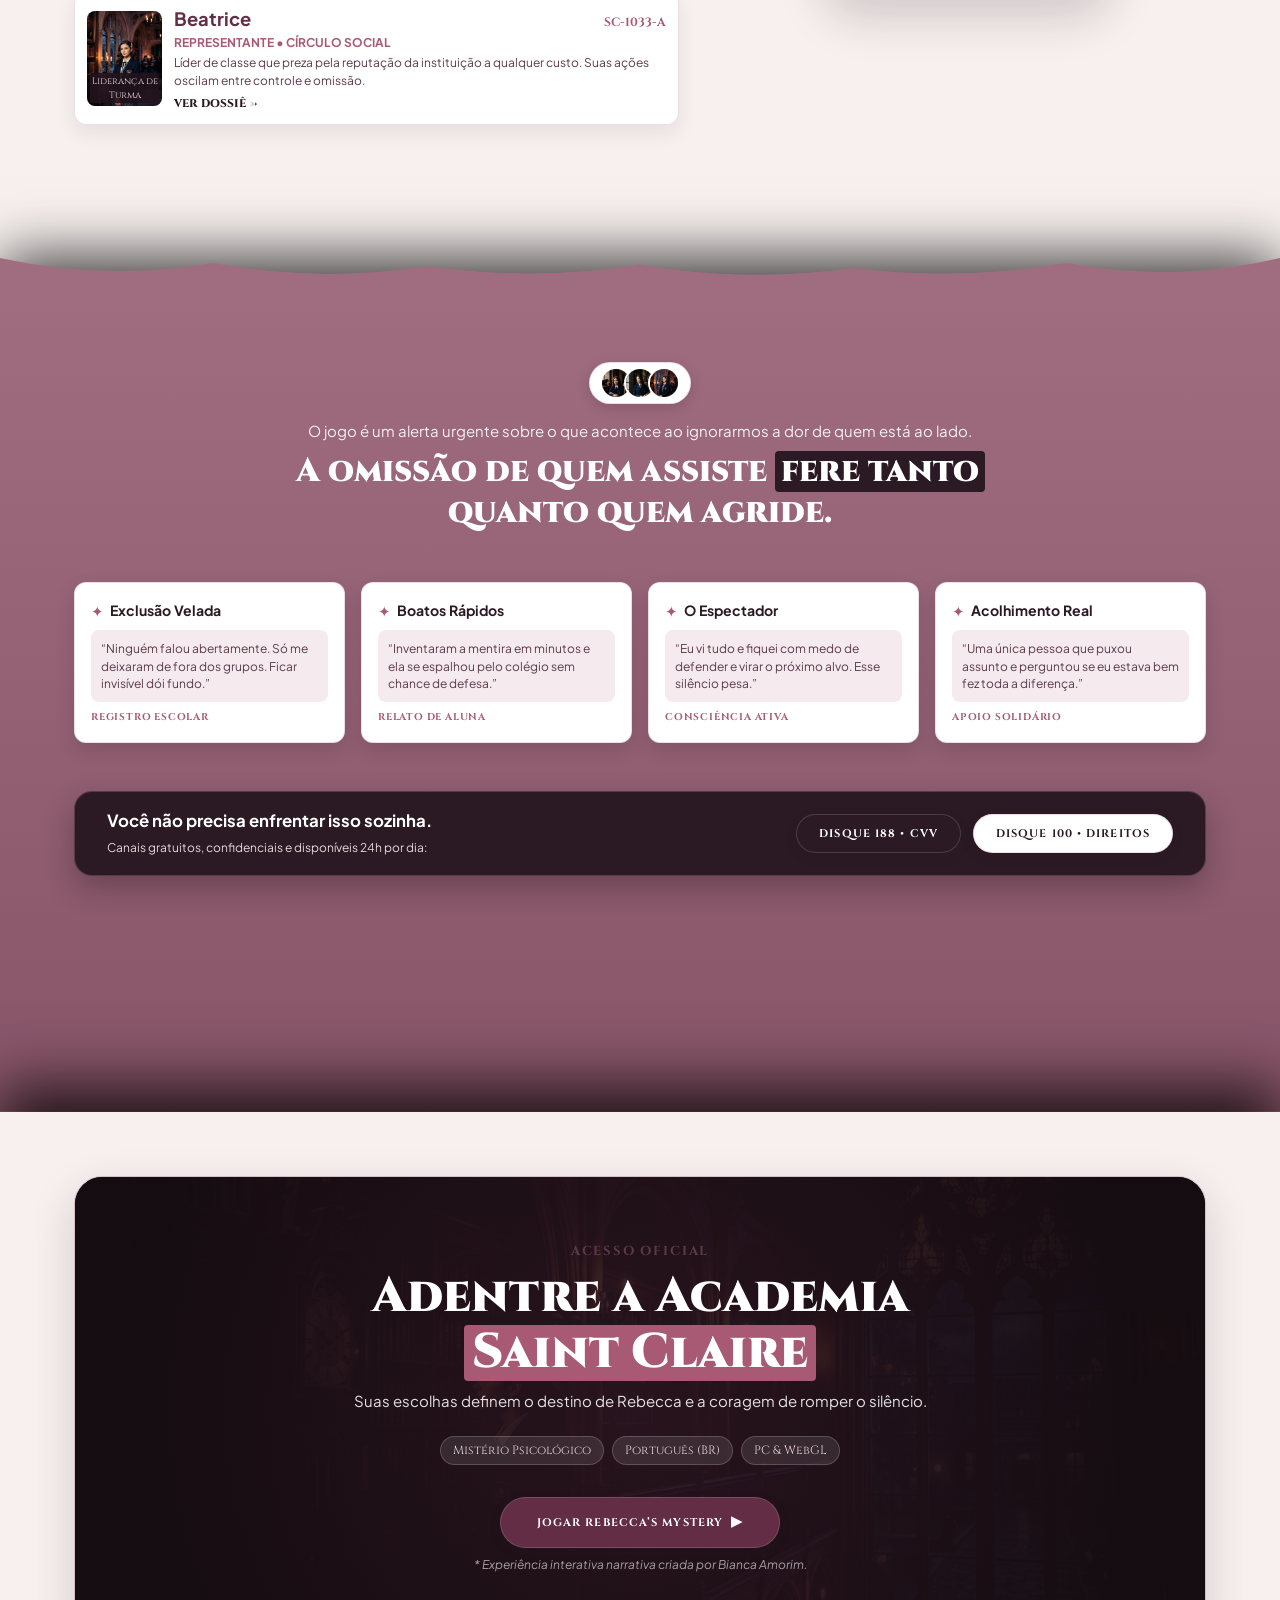
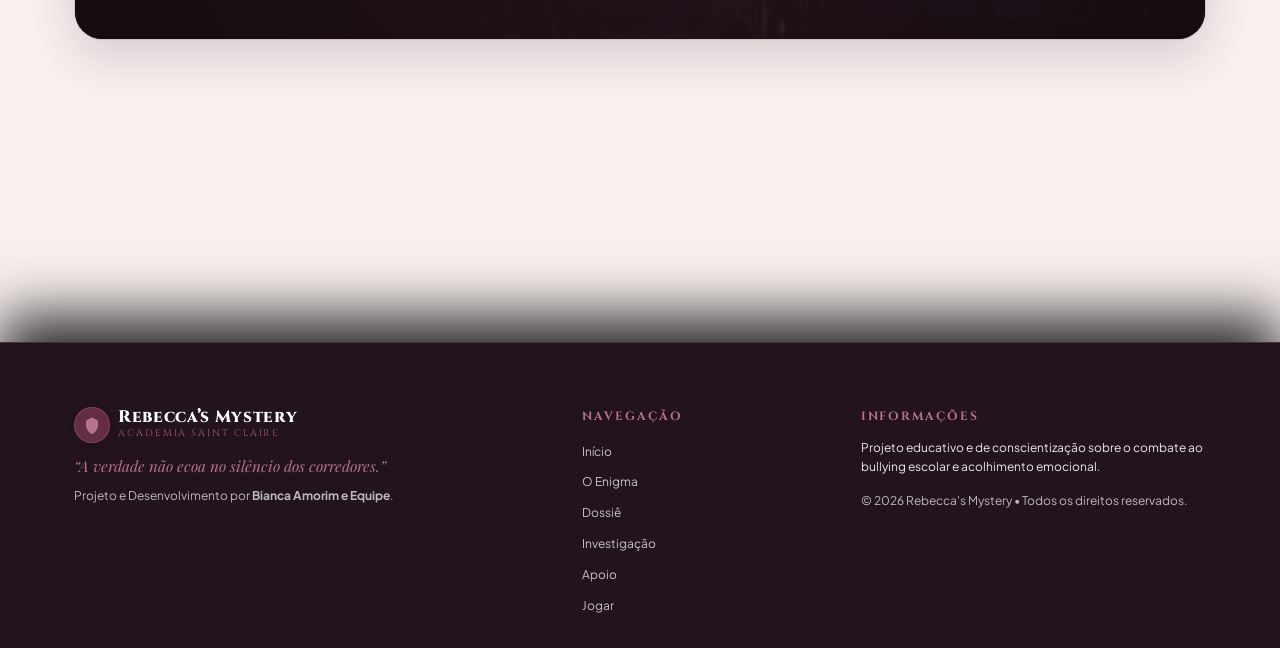
==== commit 509effac: "feat: implement multi-layer hero parallax integrated with existing stacking panels" ====
--- a/index.html
+++ b/index.html
@@ -168,6 +168,8 @@
          SEÇÃO 1 — HERO SECTION (ORGANIZADA, TEXTOS CONCISOS, COMPOSIÇÃO EDITORIAL)
          ========================================================================== -->
     <section class="section-hero-ref" id="inicio">
+      <!-- Camada 1 (Parallax Fundo): Elemento interno dedicado para preservar position: sticky do Stacking Panels -->
+      <div class="hero-parallax-bg" aria-hidden="true"></div>
 
       <div class="container ref-hero-grid">
         
@@ -212,10 +214,12 @@
 
             <!-- Moldura Principal Refinada / Key Visual dos Personagens -->
             <div class="ref-hero-portal-frame">
-              <img src="assets/images/characters/six_characters_hero.png" 
-                   alt="As seis alunas e protagonistas da Academia Saint Claire reunidas em Rebecca's Mystery" 
-                   class="ref-hero-portal-img"
-                   loading="eager">
+              <div class="ref-hero-portal-media">
+                <img src="assets/images/characters/six_characters_hero.png" 
+                     alt="As seis alunas e protagonistas da Academia Saint Claire reunidas em Rebecca's Mystery" 
+                     class="ref-hero-portal-img"
+                     loading="eager">
+              </div>
               <!-- Fusão Cinematográfica na Base -->
               <div class="ref-hero-portal-shade" aria-hidden="true"></div>
             </div>
--- a/assets/css/style.css
+++ b/assets/css/style.css
@@ -18,7 +18,6 @@
 html {
   scroll-behavior: smooth;
   font-size: 16px;
-  overflow-x: hidden;
   background-color: var(--bg-section-light);
 }
 
@@ -28,7 +27,6 @@
   font-family: var(--font-sans);
   font-weight: 400;
   line-height: 1.55;
-  overflow-x: hidden;
   position: relative;
   -webkit-font-smoothing: antialiased;
   transition: var(--theme-transition);
@@ -480,47 +478,62 @@
   --mouse-x: 50%;
   --mouse-y: 45%;
   --mouse-speed: 0;
-  --hero-parallax-bg: 0px;
   position: relative;
   background-color: var(--bg-section-light);
-  /* Fundo com radial gradients multicamadas reativos às coordenadas --mouse-x, --mouse-y e scroll parallax */
+  min-height: calc(100vh - var(--header-height) - var(--ticker-height));
+  min-height: calc(100svh - var(--header-height) - var(--ticker-height));
+  margin-top: var(--header-height);
+  padding: var(--space-md) var(--space-lg);
+  display: flex;
+  align-items: center;
+  justify-content: center;
+  overflow: hidden;
+  box-sizing: border-box;
+  transition: var(--theme-transition), background-color 0.4s ease;
+}
+
+[data-theme="dark"] .section-hero-ref {
+  background-color: #160F14;
+}
+
+/* Camada 1 (Parallax Fundo): Elemento interno dedicado para deslocamento e escala suaves
+   sem aplicar transform no container sticky da Hero */
+.hero-parallax-bg {
+  --hero-bg-y: 0px;
+  --hero-bg-scale: 1.04;
+  position: absolute;
+  inset: -10% -4%;
+  z-index: 0;
+  pointer-events: none;
   background-image: 
     radial-gradient(
-      circle at var(--mouse-x) calc(var(--mouse-y) + var(--hero-parallax-bg)),
+      circle at var(--mouse-x) var(--mouse-y),
       rgba(222, 186, 198, 0.42) 0%,
       rgba(193, 139, 157, 0.22) 28%,
       rgba(150, 100, 119, 0.10) 48%,
       transparent 72%
     ),
     radial-gradient(
-      circle at calc(100% - var(--mouse-x) * 0.4) calc(100% - var(--mouse-y) * 0.4 - var(--hero-parallax-bg) * 0.5),
+      circle at calc(100% - var(--mouse-x) * 0.4) calc(100% - var(--mouse-y) * 0.4),
       rgba(98, 45, 69, 0.08) 0%,
       transparent 55%
     );
-  min-height: calc(100vh - var(--header-height) - var(--ticker-height));
-  min-height: calc(100svh - var(--header-height) - var(--ticker-height));
-  margin-top: var(--header-height);
-  padding: var(--space-md) var(--space-lg);
-  display: flex;
-  align-items: center;
-  justify-content: center;
-  overflow: hidden;
-  box-sizing: border-box;
-  transition: var(--theme-transition), background-color 0.4s ease;
-}
-
-[data-theme="dark"] .section-hero-ref {
-  background-color: #160F14;
+  transform: translate3d(0, var(--hero-bg-y), 0) scale(var(--hero-bg-scale));
+  transform-origin: center center;
+  will-change: transform;
+}
+
+[data-theme="dark"] .hero-parallax-bg {
   background-image: 
     radial-gradient(
-      circle at var(--mouse-x) calc(var(--mouse-y) + var(--hero-parallax-bg)),
+      circle at var(--mouse-x) var(--mouse-y),
       rgba(168, 90, 117, 0.28) 0%,
       rgba(98, 45, 69, 0.20) 30%,
       rgba(42, 14, 24, 0.12) 52%,
       transparent 75%
     ),
     radial-gradient(
-      circle at calc(100% - var(--mouse-x) * 0.5) calc(100% - var(--mouse-y) * 0.5 - var(--hero-parallax-bg) * 0.5),
+      circle at calc(100% - var(--mouse-x) * 0.5) calc(100% - var(--mouse-y) * 0.5),
       rgba(98, 45, 69, 0.18) 0%,
       transparent 60%
     );
@@ -541,6 +554,7 @@
 
 .ref-hero-text-col {
   --hero-text-y: 0px;
+  --hero-text-opacity: 1;
   display: flex;
   flex-direction: column;
   align-items: flex-start;
@@ -549,7 +563,8 @@
   width: 100%;
   min-width: 0;
   transform: translate3d(0, var(--hero-text-y), 0);
-  will-change: transform;
+  opacity: var(--hero-text-opacity);
+  will-change: transform, opacity;
 }
 
 .ref-lead-tag {
@@ -643,13 +658,14 @@
   will-change: transform;
 }
 
-/* 1. Iluminação Ambiente Suave / Glow Atmosférico Difuso */
+/* 1. Iluminação Ambiente Suave / Glow Atmosférico Difuso (Camada 3 — Decorativo Existente) */
 .ref-hero-portal-glow {
   --hero-glow-y: 0px;
+  --hero-glow-scale: 1;
   position: absolute;
   top: 50%;
   left: 50%;
-  transform: translate(-50%, calc(-50% + var(--hero-glow-y)));
+  transform: translate3d(-50%, calc(-50% + var(--hero-glow-y)), 0) scale(var(--hero-glow-scale));
   width: 110%;
   height: 108%;
   border-radius: 40px;
@@ -724,22 +740,31 @@
     0 10px 28px rgba(98, 45, 69, 0.25);
 }
 
+/* Camada Interna de Parallax da Arte Principal — Desacoplada do hover da imagem */
+.ref-hero-portal-media {
+  --hero-img-y: 0px;
+  --hero-img-scale: 1;
+  width: 100%;
+  height: 100%;
+  transform: translate3d(0, var(--hero-img-y), 0) scale(var(--hero-img-scale));
+  transform-origin: center center;
+  will-change: transform;
+}
+
 /* Imagem Original das Seis Alunas — Enquadramento e Presença */
 .ref-hero-portal-img {
-  --hero-img-y: 0px;
-  --hero-img-scale: 1;
   width: 100%;
   height: 100%;
   object-fit: cover;
   object-position: center 8%;
   display: block;
-  transform: translate3d(0, var(--hero-img-y), 0) scale(var(--hero-img-scale));
+  transform: scale(1);
   transition: transform 0.65s cubic-bezier(0.16, 1, 0.3, 1);
   will-change: transform;
 }
 
 .ref-hero-keyart-portal:hover .ref-hero-portal-img {
-  transform: translate3d(0, var(--hero-img-y), 0) scale(calc(var(--hero-img-scale) * 1.025));
+  transform: scale(1.025);
 }
 
 /* Fusão Cinematográfica na Base — Transição Suave */
@@ -2220,4 +2245,94 @@
     transition-duration: 0.01ms !important;
   }
   .cinema-intro { display: none !important; }
-}
+  .hero-parallax-bg,
+  .ref-hero-text-col,
+  .ref-hero-keyart-portal,
+  .ref-hero-portal-glow,
+  .ref-hero-portal-media {
+    transform: none !important;
+    opacity: 1 !important;
+    will-change: auto !important;
+  }
+}
+
+body.reduce-motion .hero-parallax-bg,
+body.reduce-motion .ref-hero-text-col,
+body.reduce-motion .ref-hero-keyart-portal,
+body.reduce-motion .ref-hero-portal-glow,
+body.reduce-motion .ref-hero-portal-media {
+  transform: none !important;
+  opacity: 1 !important;
+  will-change: auto !important;
+}
+
+/* ==========================================================================
+   TRANSIÇÃO EDITORIAL DE EMPILHAMENTO DE SEÇÕES (STACKING PANELS — S/C LABS)
+   As seções deslizam sobrepondo-se mutuamente no scroll (curtain reveal).
+   ========================================================================== */
+#main-content {
+  position: relative;
+  width: 100%;
+}
+
+/* Regra mestre de sobreposição para as seções principais */
+.section-hero-ref,
+.section-pink-showcase,
+.section-overlap-panel-wrapper,
+.section-investigation-phone,
+.section-pink-evidence,
+.section-play-final {
+  position: sticky;
+  top: var(--header-height, 68px);
+  min-height: calc(100vh - var(--header-height, 68px));
+  box-sizing: border-box;
+  background-clip: padding-box;
+}
+
+/* Sombra de lâmina profunda e corte nítido estilo S/C Aesthetic Labs */
+.section-pink-showcase,
+.section-overlap-panel-wrapper,
+.section-investigation-phone,
+.section-pink-evidence,
+.section-play-final {
+  box-shadow: 0 -25px 55px rgba(0, 0, 0, 0.75), 0 -1px 0 rgba(255, 255, 255, 0.12);
+}
+
+/* Z-Index progressivo para garantir a ordem de sobreposição perfeita */
+.section-hero-ref {
+  z-index: 1;
+}
+
+.ref-marquee-strip {
+  position: relative;
+  z-index: 2;
+}
+
+.section-pink-showcase {
+  z-index: 3;
+}
+
+.section-overlap-panel-wrapper {
+  z-index: 4;
+  margin-top: 0 !important;
+  padding-top: var(--space-2xl);
+}
+
+.section-investigation-phone {
+  z-index: 5;
+}
+
+.section-pink-evidence {
+  z-index: 6;
+}
+
+.section-play-final {
+  z-index: 7;
+}
+
+.site-footer {
+  position: relative;
+  z-index: 8;
+  box-shadow: 0 -25px 55px rgba(0, 0, 0, 0.85);
+}
+
